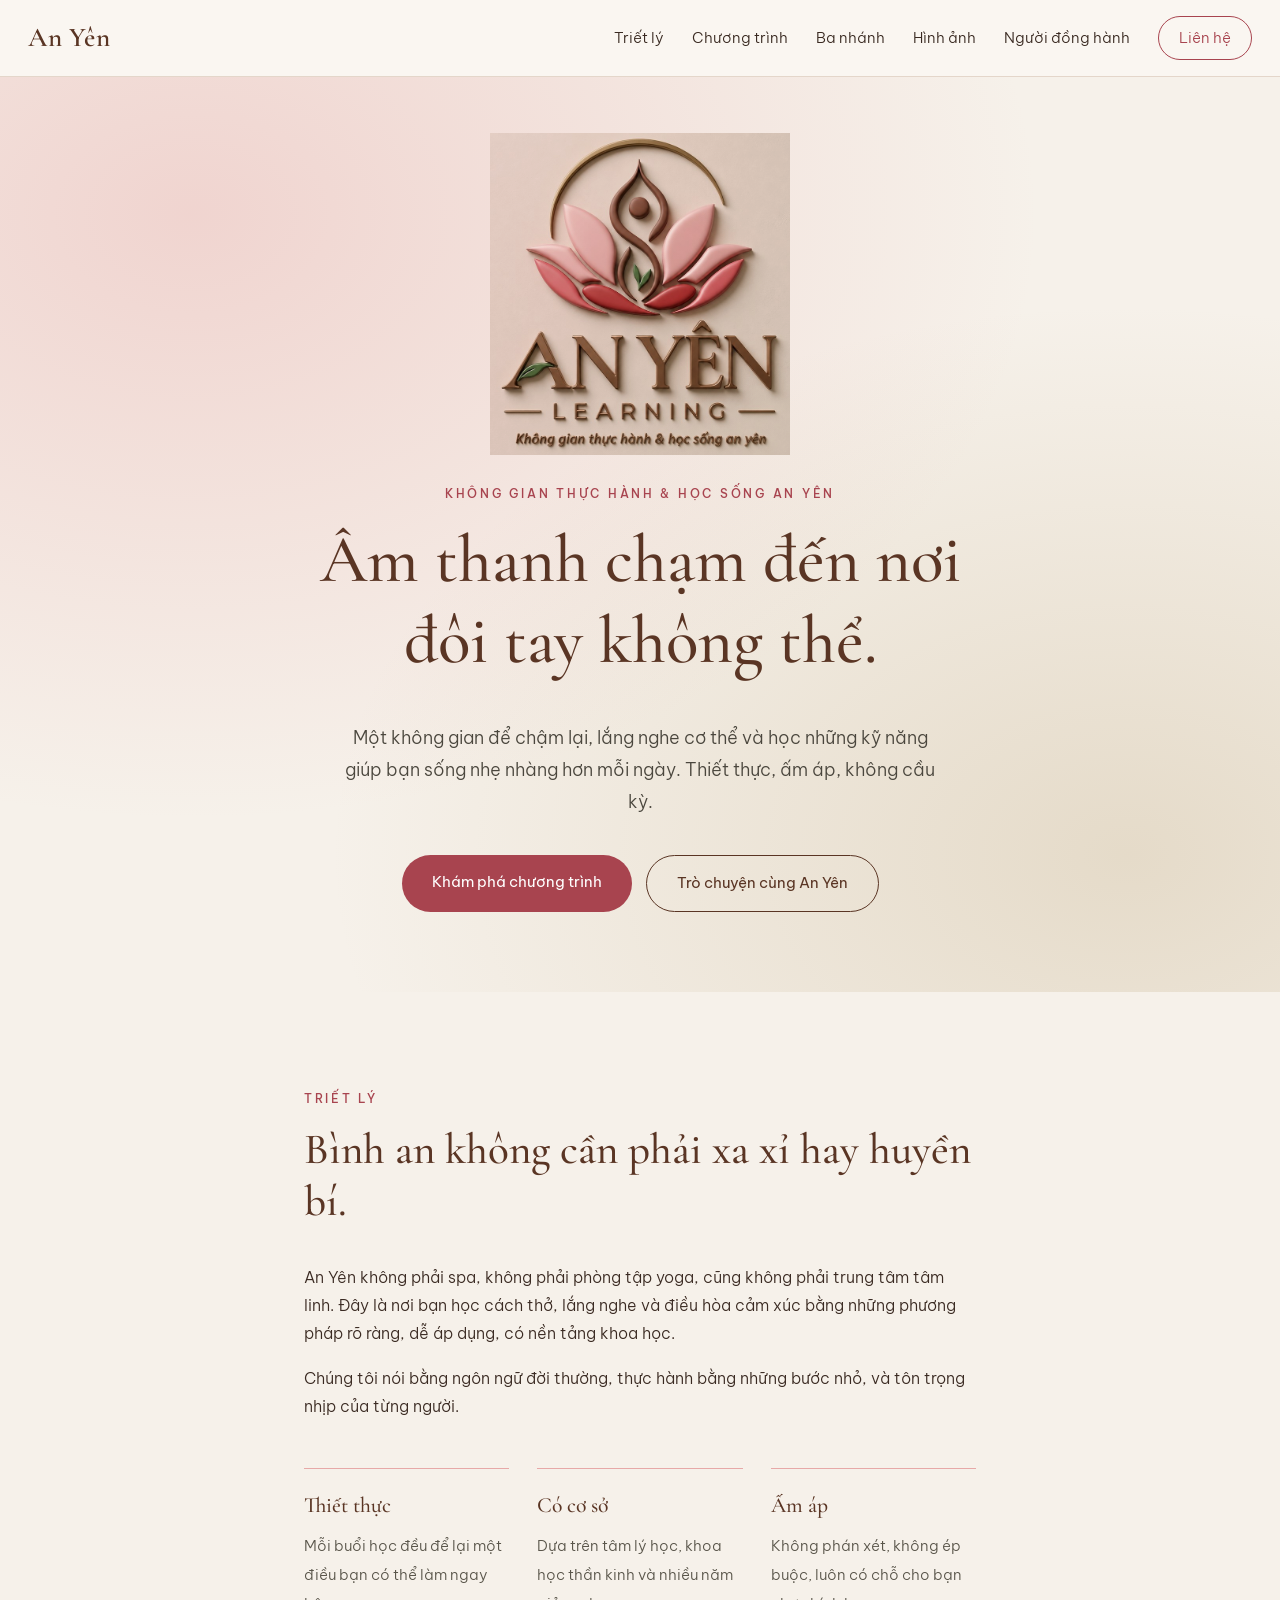
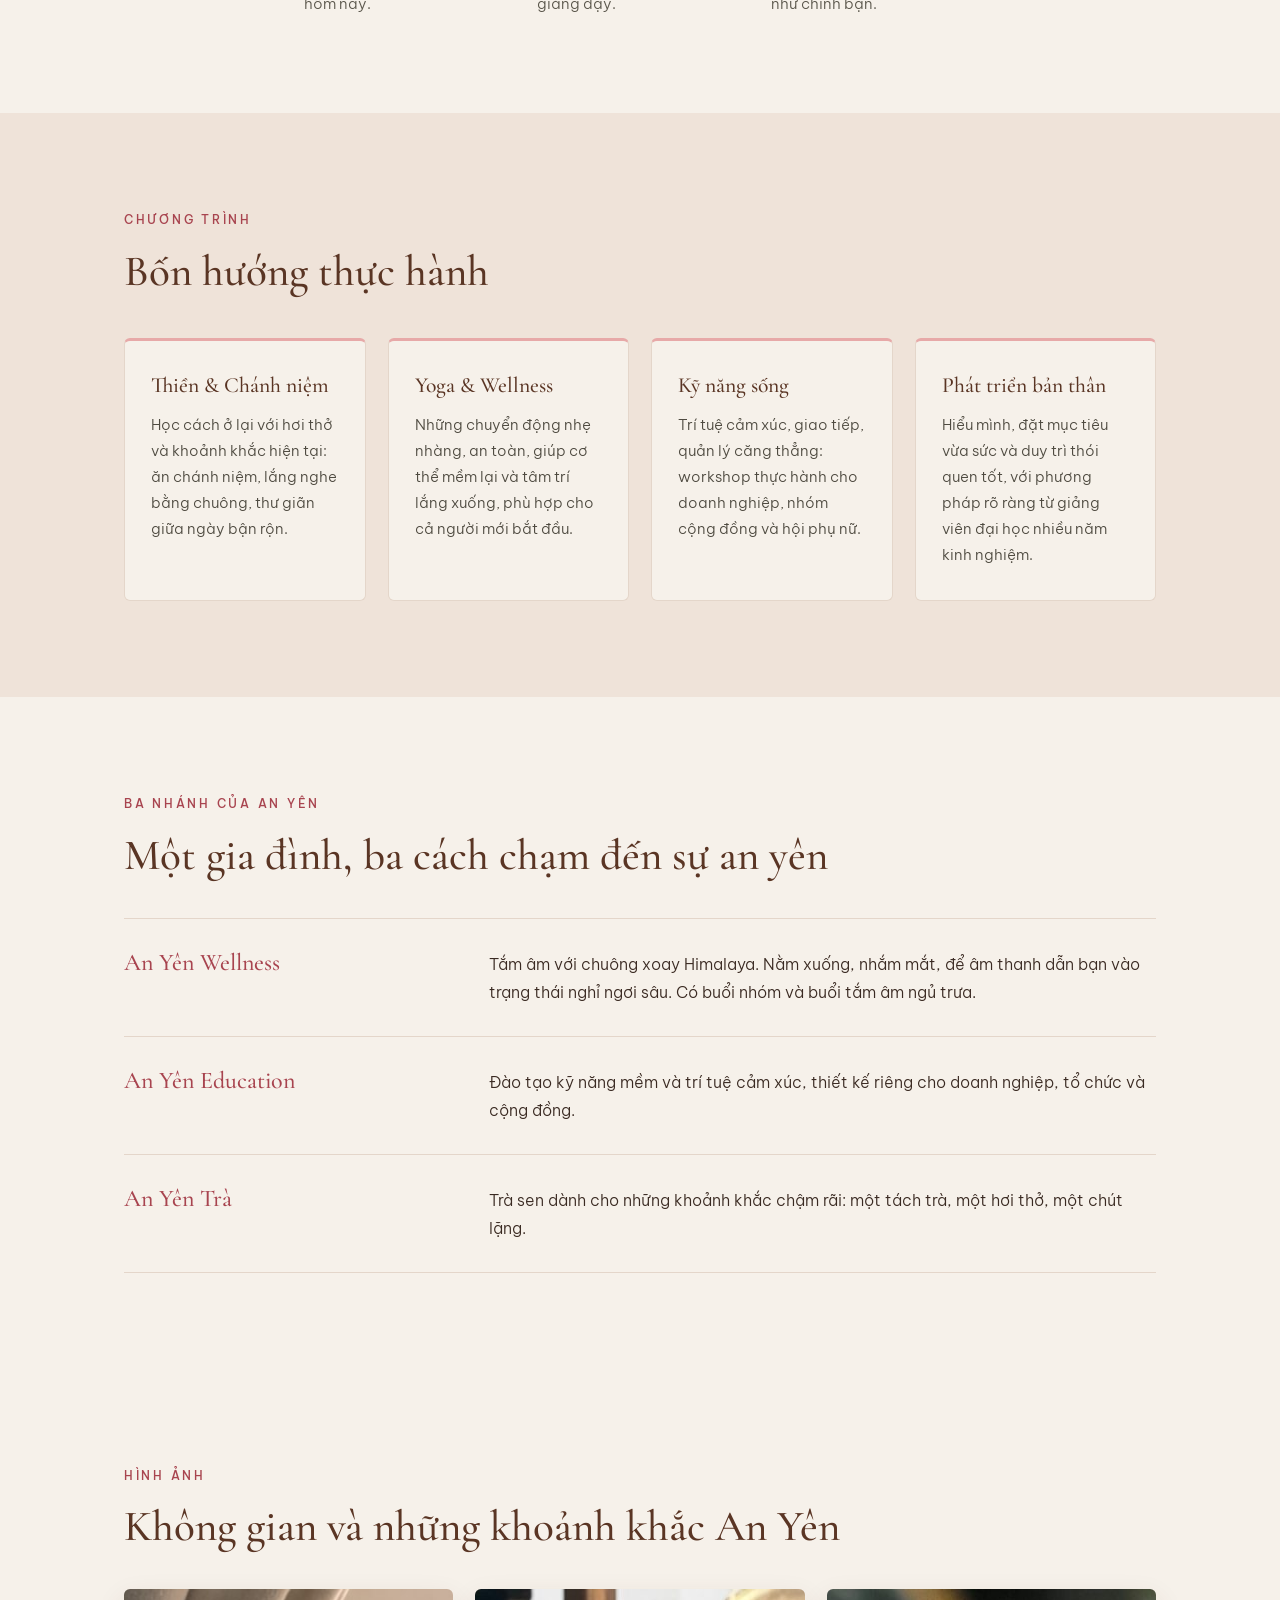
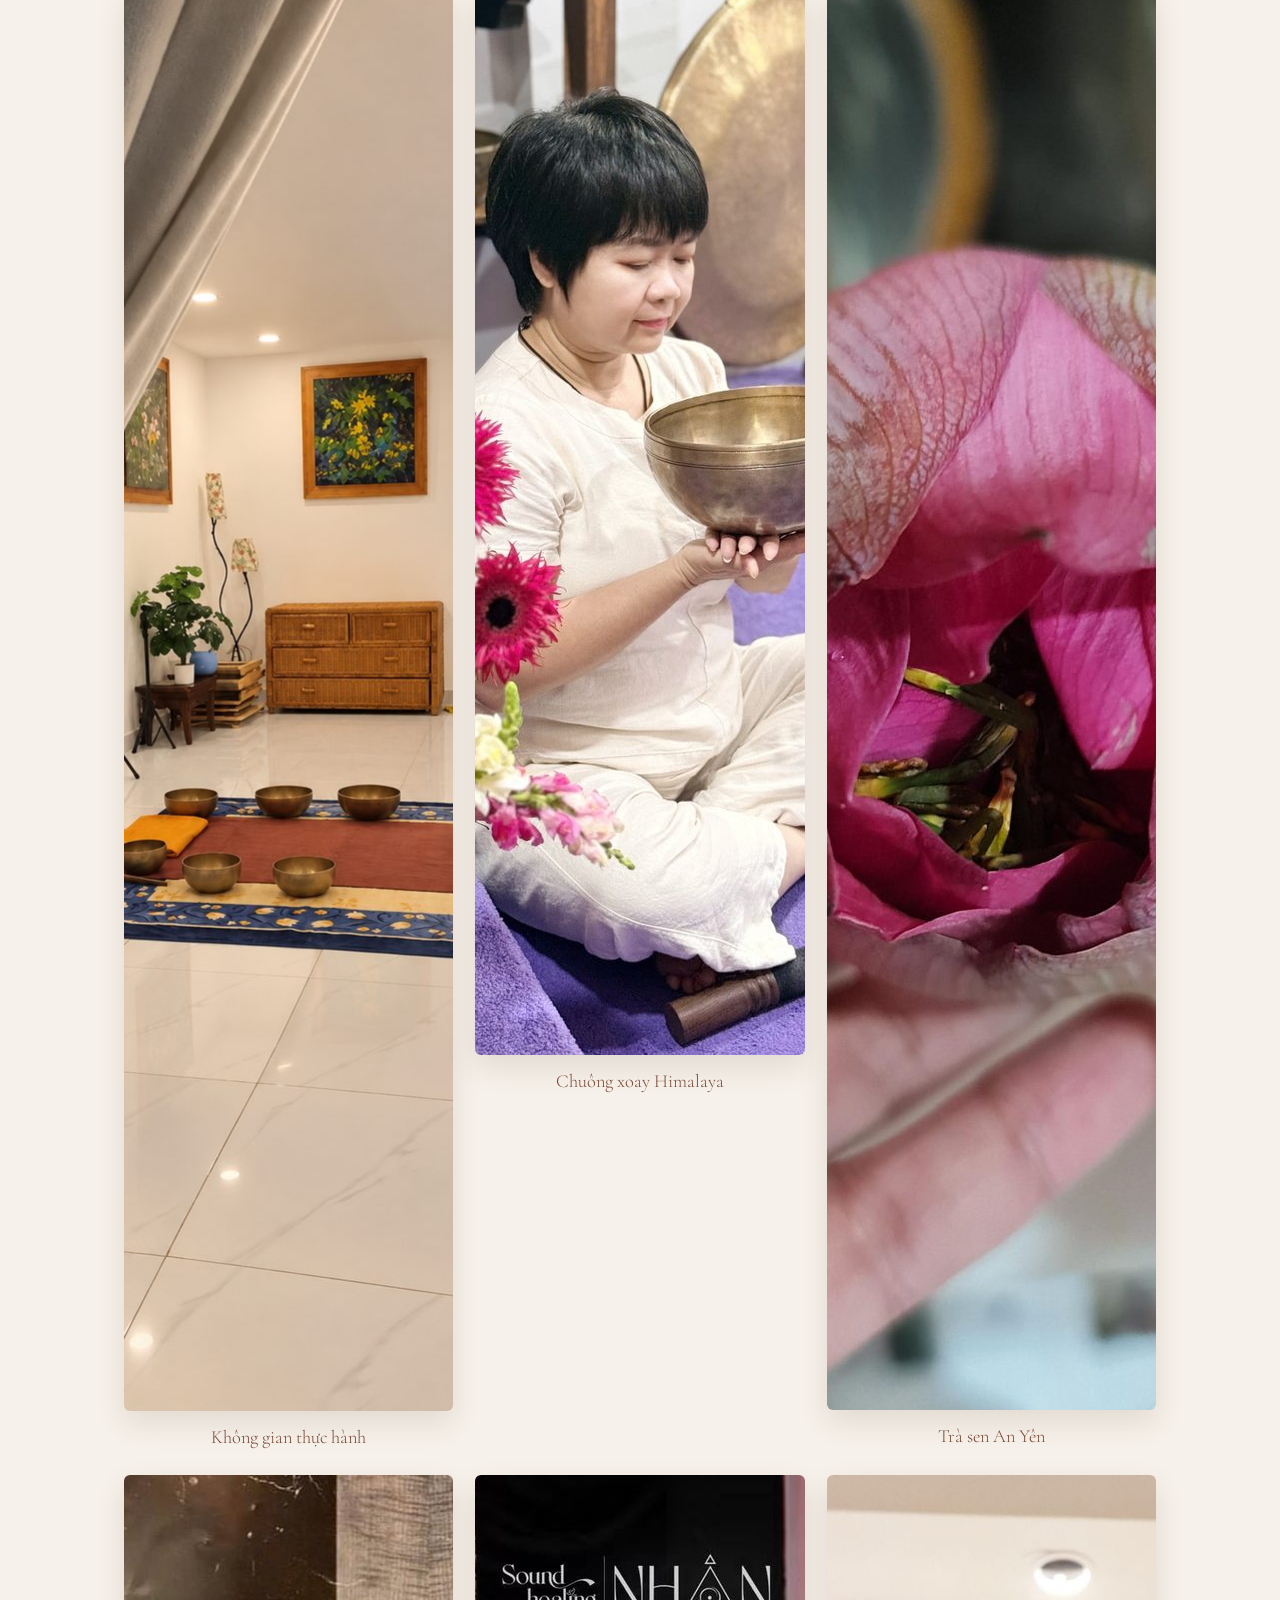
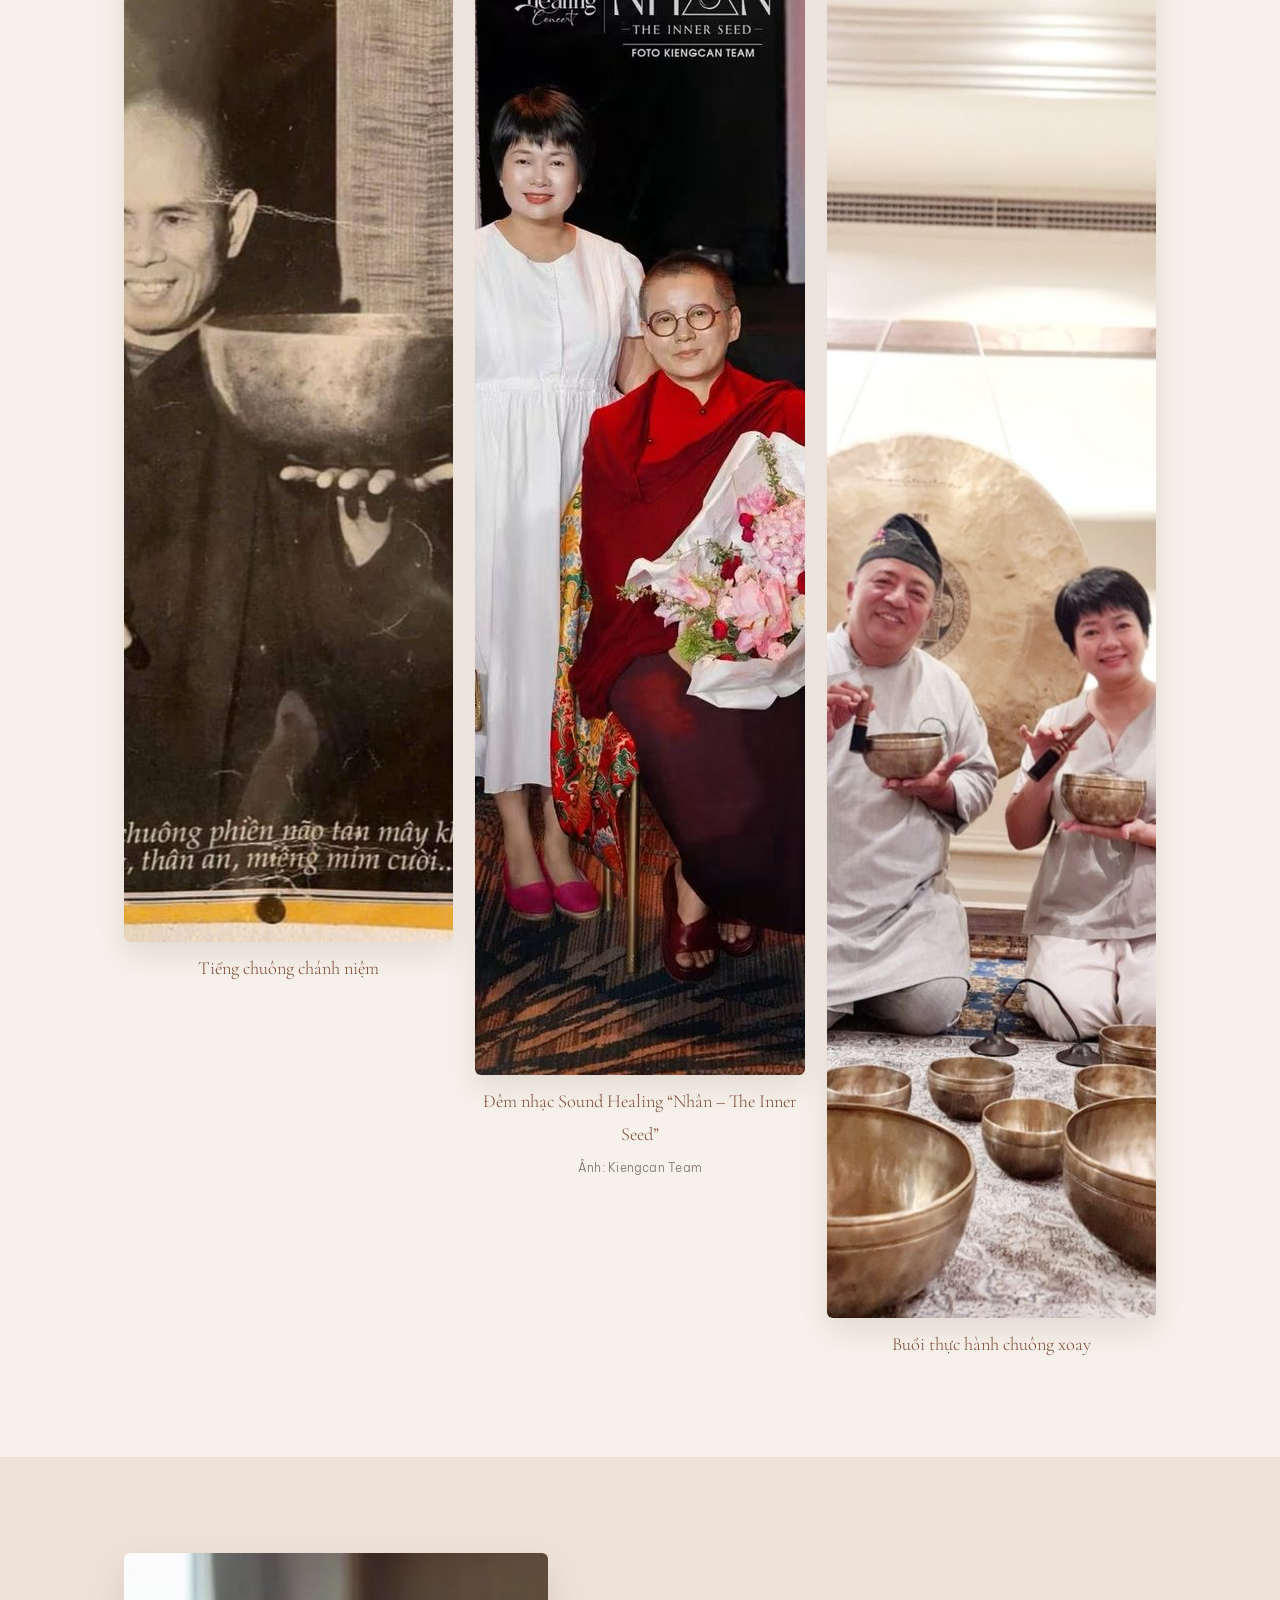
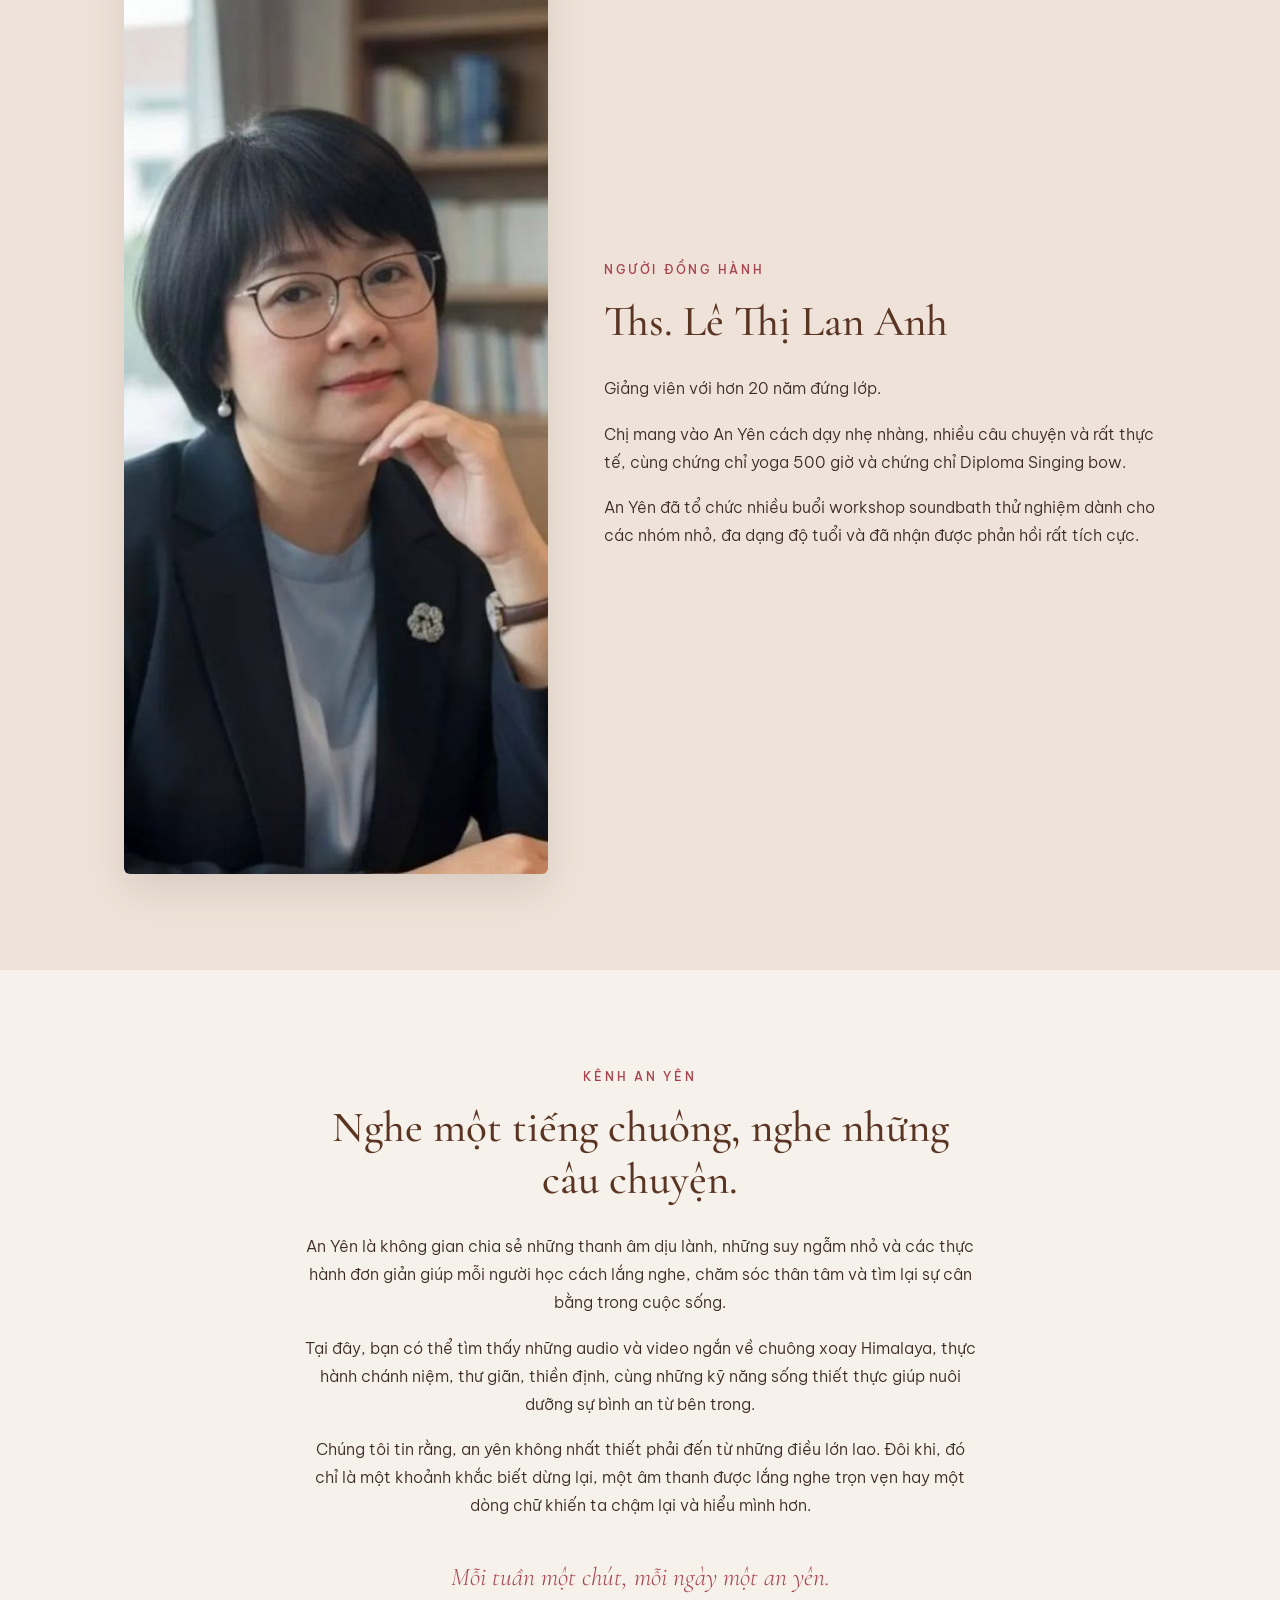
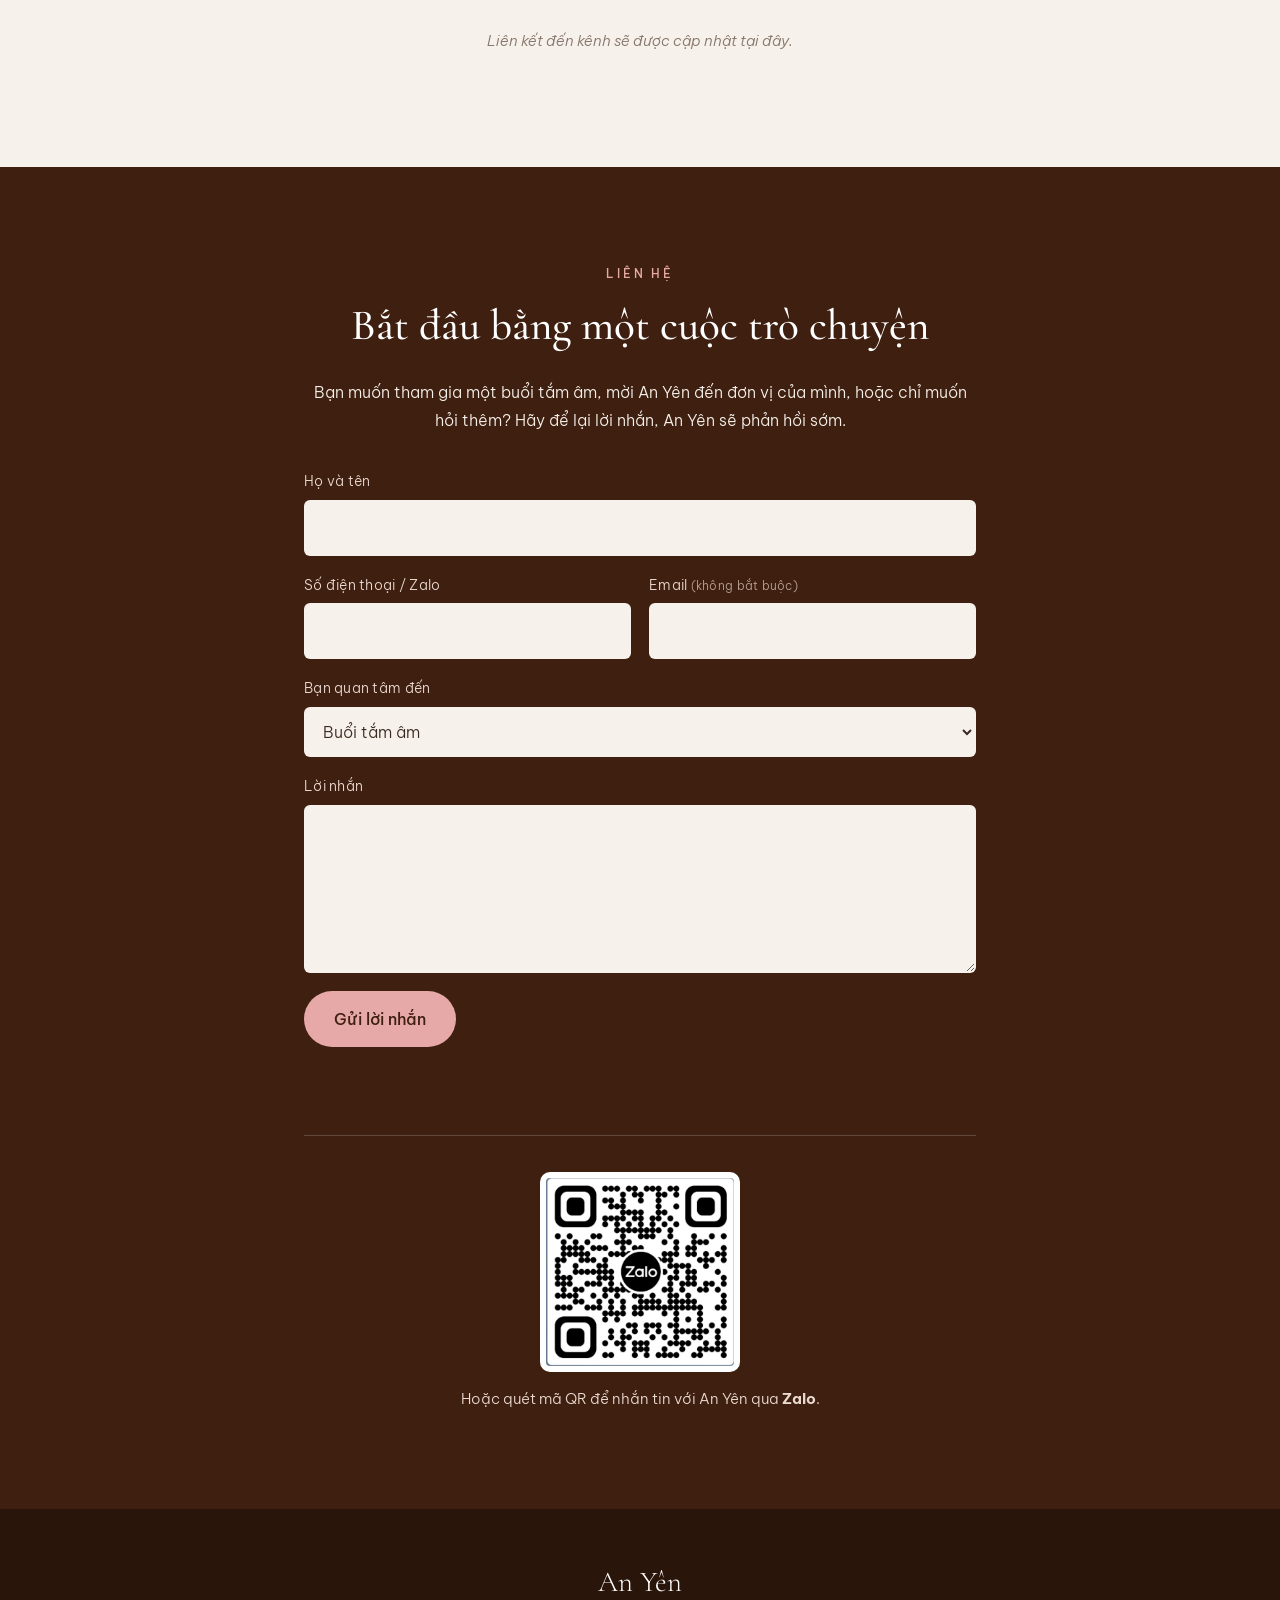
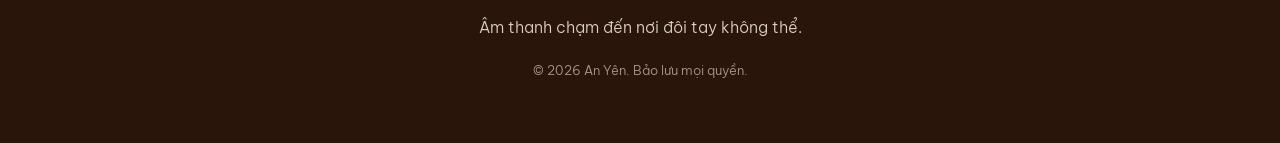
==== index.html @ fad79a66 "Update Kênh An Yên section copy Co-Authored-By: Claude Sonnet 5.5 <noreply@anthropic.com> Claude-Ses" ====
<!DOCTYPE html>
<html lang="vi">
<head>
  <meta charset="utf-8">
  <meta name="viewport" content="width=device-width, initial-scale=1">
  <title>An Yên – Thực hành chánh niệm, kỹ năng sống và phát triển bản thân</title>
  <meta name="description" content="An Yên: không gian thực hành chánh niệm, tắm âm, yoga và kỹ năng mềm. Thiết thực, ấm áp, dựa trên bằng chứng.">
  <meta property="og:title" content="An Yên">
  <meta property="og:description" content="Âm thanh chạm đến nơi đôi tay không thể.">
  <meta property="og:type" content="website">
  <link rel="preconnect" href="https://fonts.googleapis.com">
  <link rel="preconnect" href="https://fonts.gstatic.com" crossorigin>
  <link href="https://fonts.googleapis.com/css2?family=Be+Vietnam+Pro:wght@300;400;500&family=Cormorant+Garamond:ital,wght@0,400;0,500;0,600;1,400&display=swap" rel="stylesheet">
  <meta name="theme-color" content="#f6f1ea">
  <link rel="stylesheet" href="style.css">
</head>
<body>

<header class="site-header">
  <a class="brand" href="#top" aria-label="An Yên – về đầu trang">An Yên</a>
  <button class="nav-toggle" aria-label="Mở menu" aria-expanded="false" aria-controls="menu">
    <span></span><span></span>
  </button>
  <nav id="menu" class="nav">
    <a href="#triet-ly">Triết lý</a>
    <a href="#chuong-trinh">Chương trình</a>
    <a href="#nhanh">Ba nhánh</a>
    <a href="#hinh-anh">Hình ảnh</a>
    <a href="#nguoi-dong-hanh">Người đồng hành</a>
    <a class="nav-cta" href="#lien-he">Liên hệ</a>
  </nav>
</header>

<main id="top">

  <!-- 1. Hero -->
  <section class="hero">
    <div class="hero-inner">
      <img class="hero-logo" src="images/logo-an-yen.jpg" alt="Logo An Yên Learning – Không gian thực hành và học sống an yên" width="760" height="817">
      <p class="eyebrow">Không gian thực hành &amp; học sống an yên</p>
      <h1>Âm thanh chạm đến nơi<br>đôi tay không thể.</h1>
      <p class="lead">Một không gian để chậm lại, lắng nghe cơ thể và học những kỹ năng giúp bạn sống nhẹ nhàng hơn mỗi ngày. Thiết thực, ấm áp, không cầu kỳ.</p>
      <div class="actions">
        <a class="btn btn-primary" href="#chuong-trinh">Khám phá chương trình</a>
        <a class="btn btn-ghost" href="#lien-he">Trò chuyện cùng An Yên</a>
      </div>
    </div>
  </section>

  <!-- 2. Triết lý -->
  <section id="triet-ly" class="section philosophy">
    <div class="wrap narrow">
      <p class="eyebrow">Triết lý</p>
      <h2>Bình an không cần phải xa xỉ hay huyền bí.</h2>
      <p>An Yên không phải spa, không phải phòng tập yoga, cũng không phải trung tâm tâm linh. Đây là nơi bạn học cách thở, lắng nghe và điều hòa cảm xúc bằng những phương pháp rõ ràng, dễ áp dụng, có nền tảng khoa học.</p>
      <p>Chúng tôi nói bằng ngôn ngữ đời thường, thực hành bằng những bước nhỏ, và tôn trọng nhịp của từng người.</p>
      <ul class="pillars">
        <li><strong>Thiết thực</strong><span>Mỗi buổi học đều để lại một điều bạn có thể làm ngay hôm nay.</span></li>
        <li><strong>Có cơ sở</strong><span>Dựa trên tâm lý học, khoa học thần kinh và nhiều năm giảng dạy.</span></li>
        <li><strong>Ấm áp</strong><span>Không phán xét, không ép buộc, luôn có chỗ cho bạn như chính bạn.</span></li>
      </ul>
    </div>
  </section>

  <!-- 3. Chương trình -->
  <section id="chuong-trinh" class="section programs">
    <div class="wrap">
      <p class="eyebrow">Chương trình</p>
      <h2>Bốn hướng thực hành</h2>
      <div class="cards">
        <article class="card">
          <h3>Thiền &amp; Chánh niệm</h3>
          <p>Học cách ở lại với hơi thở và khoảnh khắc hiện tại: ăn chánh niệm, lắng nghe bằng chuông, thư giãn giữa ngày bận rộn.</p>
        </article>
        <article class="card">
          <h3>Yoga &amp; Wellness</h3>
          <p>Những chuyển động nhẹ nhàng, an toàn, giúp cơ thể mềm lại và tâm trí lắng xuống, phù hợp cho cả người mới bắt đầu.</p>
        </article>
        <article class="card">
          <h3>Kỹ năng sống</h3>
          <p>Trí tuệ cảm xúc, giao tiếp, quản lý căng thẳng: workshop thực hành cho doanh nghiệp, nhóm cộng đồng và hội phụ nữ.</p>
        </article>
        <article class="card">
          <h3>Phát triển bản thân</h3>
          <p>Hiểu mình, đặt mục tiêu vừa sức và duy trì thói quen tốt, với phương pháp rõ ràng từ giảng viên đại học nhiều năm kinh nghiệm.</p>
        </article>
      </div>
    </div>
  </section>

  <!-- 4. Ba nhánh -->
  <section id="nhanh" class="section branches">
    <div class="wrap">
      <p class="eyebrow">Ba nhánh của An Yên</p>
      <h2>Một gia đình, ba cách chạm đến sự an yên</h2>
      <div class="branch-list">
        <div class="branch">
          <h3>An Yên Wellness</h3>
          <p>Tắm âm với chuông xoay Himalaya. Nằm xuống, nhắm mắt, để âm thanh dẫn bạn vào trạng thái nghỉ ngơi sâu. Có buổi nhóm và buổi tắm âm ngủ trưa.</p>
        </div>
        <div class="branch">
          <h3>An Yên Education</h3>
          <p>Đào tạo kỹ năng mềm và trí tuệ cảm xúc, thiết kế riêng cho doanh nghiệp, tổ chức và cộng đồng.</p>
        </div>
        <div class="branch">
          <h3>An Yên Trà</h3>
          <p>Trà sen dành cho những khoảnh khắc chậm rãi: một tách trà, một hơi thở, một chút lặng.</p>
        </div>
      </div>
    </div>
  </section>

  <!-- Hình ảnh -->
  <section id="hinh-anh" class="section gallery">
    <div class="wrap">
      <p class="eyebrow">Hình ảnh</p>
      <h2>Không gian và những khoảnh khắc An Yên</h2>
      <div class="gallery-grid">
        <figure>
          <img src="images/khong-gian-an-yen.jpg" alt="Không gian thực hành An Yên với chuông xoay đặt trên thảm" width="800" height="1422" loading="lazy">
          <figcaption>Không gian thực hành</figcaption>
        </figure>
        <figure>
          <img src="images/chuong-xoay.jpg" alt="Cô Lan Anh cầm chuông xoay Himalaya bên bình hoa" width="800" height="1066" loading="lazy">
          <figcaption>Chuông xoay Himalaya</figcaption>
        </figure>
        <figure>
          <img src="images/tra-sen.jpg" alt="Nụ sen hồng dùng làm trà sen" width="800" height="1421" loading="lazy">
          <figcaption>Trà sen An Yên</figcaption>
        </figure>
        <figure>
          <img src="images/chuong-chanh-niem.jpg" alt="Ảnh cũ: vị thiền sư mỉm cười, cầm chuông và dùi chuông" width="800" height="1067" loading="lazy">
          <figcaption>Tiếng chuông chánh niệm</figcaption>
        </figure>
        <figure>
          <img class="pos-top" src="images/dem-nhac-nhan.jpg" alt="Cô Lan Anh chụp ảnh cùng một vị khách mời tại đêm nhạc Sound Healing Concert Nhân – The Inner Seed" width="800" height="1200" loading="lazy">
          <figcaption>Đêm nhạc Sound Healing “Nhân – The Inner Seed”<br><span class="credit">Ảnh: Kiengcan Team</span></figcaption>
        </figure>
        <figure>
          <img class="pos-low" src="images/thuc-hanh-chuong-xoay.jpg" alt="Cô Lan Anh và một người bạn cùng thực hành chuông xoay trước chiếc cồng lớn" width="800" height="1443" loading="lazy">
          <figcaption>Buổi thực hành chuông xoay</figcaption>
        </figure>
      </div>
    </div>
  </section>

  <!-- 5. Người đồng hành -->
  <section id="nguoi-dong-hanh" class="section about">
    <div class="wrap about-grid">
      <img class="about-photo" src="images/lan-anh.jpg" alt="Ths. Lê Thị Lan Anh, người sáng lập An Yên" width="900" height="921" loading="lazy">
      <div>
        <p class="eyebrow">Người đồng hành</p>
        <h2>Ths. Lê Thị Lan Anh</h2>
        <p>Giảng viên với hơn 20 năm đứng lớp.</p>
        <p>Chị mang vào An Yên cách dạy nhẹ nhàng, nhiều câu chuyện và rất thực tế, cùng chứng chỉ yoga 500 giờ và chứng chỉ Diploma Singing bow.</p>
        <p>An Yên đã tổ chức nhiều buổi workshop soundbath thử nghiệm dành cho các nhóm nhỏ, đa dạng độ tuổi và đã nhận được phản hồi rất tích cực.</p>
      </div>
    </div>
  </section>

  <!-- 6. Kênh An Yên -->
  <section class="section channel">
    <div class="wrap narrow">
      <p class="eyebrow">Kênh An Yên</p>
      <h2>Nghe một tiếng chuông, nghe những câu chuyện.</h2>
      <p>An Yên là không gian chia sẻ những thanh âm dịu lành, những suy ngẫm nhỏ và các thực hành đơn giản giúp mỗi người học cách lắng nghe, chăm sóc thân tâm và tìm lại sự cân bằng trong cuộc sống.</p>
      <p>Tại đây, bạn có thể tìm thấy những audio và video ngắn về chuông xoay Himalaya, thực hành chánh niệm, thư giãn, thiền định, cùng những kỹ năng sống thiết thực giúp nuôi dưỡng sự bình an từ bên trong.</p>
      <p>Chúng tôi tin rằng, an yên không nhất thiết phải đến từ những điều lớn lao. Đôi khi, đó chỉ là một khoảnh khắc biết dừng lại, một âm thanh được lắng nghe trọn vẹn hay một dòng chữ khiến ta chậm lại và hiểu mình hơn.</p>
      <p class="channel-motto">Mỗi tuần một chút, mỗi ngày một an yên.</p>
      <p class="muted">Liên kết đến kênh sẽ được cập nhật tại đây.</p>
    </div>
  </section>

  <!-- 7. Liên hệ -->
  <section id="lien-he" class="section contact">
    <div class="wrap narrow">
      <p class="eyebrow">Liên hệ</p>
      <h2>Bắt đầu bằng một cuộc trò chuyện</h2>
      <p>Bạn muốn tham gia một buổi tắm âm, mời An Yên đến đơn vị của mình, hoặc chỉ muốn hỏi thêm? Hãy để lại lời nhắn, An Yên sẽ phản hồi sớm.</p>

      <!-- Điền địa chỉ nhận biểu mẫu vào data-endpoint (ví dụ https://formspree.io/f/xxxxxxx) -->
      <form id="contact-form" class="contact-form" data-endpoint="" novalidate>
        <div class="field">
          <label for="cf-name">Họ và tên</label>
          <input id="cf-name" name="name" type="text" autocomplete="name" required>
        </div>
        <div class="field-row">
          <div class="field">
            <label for="cf-phone">Số điện thoại / Zalo</label>
            <input id="cf-phone" name="phone" type="tel" autocomplete="tel" required>
          </div>
          <div class="field">
            <label for="cf-email">Email <span class="opt">(không bắt buộc)</span></label>
            <input id="cf-email" name="email" type="email" autocomplete="email">
          </div>
        </div>
        <div class="field">
          <label for="cf-topic">Bạn quan tâm đến</label>
          <select id="cf-topic" name="topic">
            <option>Buổi tắm âm</option>
            <option>Khóa học / workshop kỹ năng mềm</option>
            <option>Thiền, chánh niệm và yoga</option>
            <option>Trà sen An Yên</option>
            <option>Mời An Yên đến đơn vị của tôi</option>
            <option>Nội dung khác</option>
          </select>
        </div>
        <div class="field">
          <label for="cf-message">Lời nhắn</label>
          <textarea id="cf-message" name="message" rows="5"></textarea>
        </div>
        <input class="hp" type="text" name="_gotcha" tabindex="-1" autocomplete="off" aria-hidden="true">
        <button class="btn btn-rose" type="submit">Gửi lời nhắn</button>
        <p class="form-status" id="form-status" role="status" aria-live="polite"></p>
      </form>

      <div class="qr-block">
        <img src="images/qr-zalo.png" alt="Mã QR Zalo để nhắn tin trực tiếp với An Yên" width="520" height="520" loading="lazy">
        <p>Hoặc quét mã QR để nhắn tin với An Yên qua <strong>Zalo</strong>.</p>
      </div>
    </div>
  </section>

</main>

<footer class="site-footer">
  <p class="footer-brand">An Yên</p>
  <p>Âm thanh chạm đến nơi đôi tay không thể.</p>
  <p class="small">© <span id="year">2026</span> An Yên. Bảo lưu mọi quyền.</p>
</footer>

<script>
  (function () {
    var btn = document.querySelector('.nav-toggle');
    var nav = document.getElementById('menu');
    btn.addEventListener('click', function () {
      var open = nav.classList.toggle('open');
      btn.setAttribute('aria-expanded', open ? 'true' : 'false');
    });
    nav.addEventListener('click', function (e) {
      if (e.target.tagName === 'A') {
        nav.classList.remove('open');
        btn.setAttribute('aria-expanded', 'false');
      }
    });
    document.getElementById('year').textContent = new Date().getFullYear();
    var form = document.getElementById('contact-form');
    var statusEl = document.getElementById('form-status');
    form.addEventListener('submit', function (e) {
      e.preventDefault();
      statusEl.className = 'form-status';
      var endpoint = form.getAttribute('data-endpoint');
      if (!form.name.value.trim() || !form.phone.value.trim()) {
        statusEl.textContent = 'Vui lòng nhập họ tên và số điện thoại/Zalo.';
        statusEl.className = 'form-status err';
        return;
      }
      if (form._gotcha.value) { return; }
      if (!endpoint) {
        statusEl.textContent = 'Biểu mẫu đang được kích hoạt. Vui lòng quay lại sau ít phút.';
        statusEl.className = 'form-status err';
        return;
      }
      var btn = form.querySelector('button[type=submit]');
      btn.disabled = true;
      statusEl.textContent = 'Đang gửi…';
      fetch(endpoint, { method: 'POST', body: new FormData(form), headers: { 'Accept': 'application/json' } })
        .then(function (r) {
          if (!r.ok) { throw new Error('bad'); }
          form.reset();
          statusEl.textContent = 'Cảm ơn bạn. An Yên đã nhận được lời nhắn và sẽ phản hồi sớm.';
          statusEl.className = 'form-status ok';
        })
        .catch(function () {
          statusEl.textContent = 'Chưa gửi được. Bạn vui lòng thử lại sau.';
          statusEl.className = 'form-status err';
        })
        .finally(function () { btn.disabled = false; });
    });

  })();
</script>
</body>
</html>
---- style.css ----
:root {
  --rose: #e7a9a8;
  --rose-deep: #a8444f;
  --coral: #c9585b;
  --brown: #7a4a35;
  --earth: #5a3524;
  --cocoa: #3e1f10;
  --gold: #b9a173;
  --leaf: #4f7a3a;
  --warm-white: #f6f1ea;
  --cream: #efe3d9;
  --blush: #f3d9d6;
  --ink: #3a2a22;
  --muted: #86766b;
  --line: #e4d6ca;
  --serif: "Cormorant Garamond", Georgia, serif;
  --sans: "Be Vietnam Pro", system-ui, -apple-system, "Segoe UI", sans-serif;
}

* { box-sizing: border-box; }
html { scroll-behavior: smooth; scroll-padding-top: 72px; }
body {
  margin: 0;
  font-family: var(--sans);
  font-weight: 300;
  line-height: 1.75;
  color: var(--ink);
  background: var(--warm-white);
  -webkit-font-smoothing: antialiased;
}
h1, h2, h3 { font-family: var(--serif); font-weight: 500; line-height: 1.2; color: var(--earth); margin: 0 0 .6em; }
h1 { font-size: clamp(2.4rem, 6vw, 4.2rem); }
h2 { font-size: clamp(1.8rem, 4vw, 2.7rem); }
h3 { font-size: 1.5rem; }
p { margin: 0 0 1.1em; }
a { color: inherit; }

.wrap { max-width: 1080px; margin: 0 auto; padding: 0 24px; }
.narrow { max-width: 720px; }
.section { padding: 96px 0; }
.eyebrow { font-size: .78rem; letter-spacing: .22em; text-transform: uppercase; color: var(--rose-deep); font-weight: 500; margin-bottom: 1.2em; }
.muted { color: var(--muted); font-size: .95rem; font-style: italic; }

/* Header */
.site-header {
  position: sticky; top: 0; z-index: 10;
  display: flex; align-items: center; justify-content: space-between;
  padding: 14px 28px;
  background: rgba(250, 247, 241, .92);
  backdrop-filter: blur(8px);
  border-bottom: 1px solid var(--line);
}
.brand { font-family: var(--serif); font-size: 1.7rem; font-weight: 600; color: var(--earth); text-decoration: none; letter-spacing: .02em; }
.nav { display: flex; gap: 28px; align-items: center; font-size: .92rem; }
.nav a { text-decoration: none; color: var(--ink); }
.nav a:hover { color: var(--rose-deep); }
.nav-cta { padding: 8px 20px; border: 1px solid var(--rose-deep); border-radius: 999px; color: var(--rose-deep) !important; }
.nav-cta:hover { background: var(--rose-deep); color: #fff !important; }
.nav-toggle { display: none; background: none; border: 0; padding: 8px; cursor: pointer; }
.nav-toggle span { display: block; width: 24px; height: 2px; background: var(--earth); margin: 6px 0; }

/* Hero */
.hero {
  min-height: 92vh; display: flex; align-items: center;
  padding: 56px 24px 80px;
  background:
    radial-gradient(ellipse at 15% 15%, rgba(231,169,168,.40), transparent 55%),
    radial-gradient(ellipse at 88% 85%, rgba(185,161,115,.28), transparent 50%),
    var(--warm-white);
}
.hero-logo { display: block; width: min(300px, 62vw); height: auto; margin: 0 auto 28px; mix-blend-mode: multiply; }
.hero-inner { max-width: 820px; margin: 0 auto; text-align: center; }
.lead { font-size: 1.15rem; max-width: 600px; margin: 0 auto 2em; color: #4a463d; }
.actions { display: flex; gap: 14px; justify-content: center; flex-wrap: wrap; }
.btn { display: inline-block; padding: 14px 30px; border-radius: 999px; text-decoration: none; font-size: .95rem; font-weight: 400; transition: all .2s; }
.btn-primary { background: var(--rose-deep); color: #fff; }
.btn-primary:hover { background: var(--brown); }
.btn-ghost { border: 1px solid var(--earth); color: var(--earth); }
.btn-ghost:hover { background: var(--earth); color: #fff; }

/* Philosophy */
.philosophy h2 { margin-bottom: .8em; }
.programs .card { border-top: 3px solid var(--rose); }
.pillars { list-style: none; padding: 0; margin: 48px 0 0; display: grid; gap: 28px; grid-template-columns: repeat(3, 1fr); }
.pillars li { padding-top: 18px; border-top: 1px solid var(--rose); }
.pillars strong { display: block; font-family: var(--serif); font-size: 1.35rem; font-weight: 500; color: var(--earth); margin-bottom: .3em; }
.pillars span { font-size: .95rem; color: #5a564b; }

/* Programs */
.programs { background: var(--cream); }
.cards { display: grid; gap: 22px; grid-template-columns: repeat(4, 1fr); margin-top: 40px; }
.card { background: var(--warm-white); border: 1px solid var(--line); border-radius: 6px; padding: 32px 26px; transition: transform .2s, box-shadow .2s; }
.card:hover { transform: translateY(-4px); box-shadow: 0 12px 28px rgba(90,70,54,.08); }
.card h3 { font-size: 1.35rem; }
.card p { font-size: .93rem; margin: 0; color: #4f4b41; }

/* Branches */
.branch-list { display: grid; gap: 0; margin-top: 36px; }
.branch { padding: 30px 0; border-top: 1px solid var(--line); display: grid; grid-template-columns: 1fr 2fr; gap: 32px; align-items: baseline; }
.branch:last-child { border-bottom: 1px solid var(--line); }
.branch h3 { margin: 0; color: var(--rose-deep); }
.branch p { margin: 0; }

/* About */
.about { background: var(--cream); }
.about-grid { display: grid; grid-template-columns: 1fr 1.3fr; gap: 56px; align-items: center; }
.about-photo { display: block; width: 100%; aspect-ratio: 4 / 5; object-fit: cover; object-position: 50% 30%; border-radius: 6px; box-shadow: 0 16px 40px rgba(90,70,54,.15); }

/* Channel & Contact */
.channel { text-align: center; }
.contact { background: var(--cocoa); color: var(--warm-white); text-align: center; }
.contact h2 { color: #fff; }
.contact .eyebrow { color: var(--rose); }
.contact .muted { color: #d9d2c2; }

/* Footer */
.site-footer { text-align: center; padding: 48px 24px; background: #2a150b; color: #dccfc4; }
.footer-brand { font-family: var(--serif); font-size: 1.8rem; color: #fff; margin-bottom: .2em; }
.small { font-size: .8rem; opacity: .7; margin-top: 1.4em; }

/* Responsive */
@media (max-width: 960px) {
  .cards { grid-template-columns: repeat(2, 1fr); }
  .about-grid { grid-template-columns: 1fr; }
  .about-photo { max-width: 320px; }
}
@media (max-width: 720px) {
  .section { padding: 64px 0; }
  .nav-toggle { display: block; }
  .nav {
    position: absolute; top: 100%; left: 0; right: 0;
    flex-direction: column; gap: 0; align-items: stretch;
    background: var(--warm-white); border-bottom: 1px solid var(--line);
    max-height: 0; overflow: hidden; transition: max-height .3s;
  }
  .nav.open { max-height: 400px; }
  .nav a { padding: 14px 28px; }
  .nav-cta { margin: 8px 28px 16px; text-align: center; }
  .pillars { grid-template-columns: 1fr; }
  .cards { grid-template-columns: 1fr; }
  .branch { grid-template-columns: 1fr; gap: 8px; }
}
@media (prefers-reduced-motion: reduce) {
  html { scroll-behavior: auto; }
  * { transition: none !important; }
}

/* Gallery */
.gallery-grid { display: grid; grid-template-columns: repeat(3, 1fr); gap: 22px; margin-top: 36px; }
.gallery-grid figure { margin: 0; }
.gallery-grid img { display: block; width: 100%; aspect-ratio: 3 / 4; object-fit: cover; border-radius: 6px; box-shadow: 0 12px 30px rgba(90,53,36,.12); }
.gallery-grid figcaption { margin-top: 10px; font-family: var(--serif); font-size: 1.15rem; color: var(--brown); text-align: center; }
@media (max-width: 720px) { .gallery-grid { grid-template-columns: 1fr; } }
.gallery-grid img.pos-top { object-position: 50% 0%; }
.gallery-grid img.pos-low { object-position: 50% 62%; }
.credit { font-family: var(--sans); font-size: .75rem; color: var(--muted); letter-spacing: .02em; }

/* Contact form */
.contact-form { text-align: left; margin-top: 36px; display: grid; gap: 18px; }
.field { display: grid; gap: 6px; }
.field-row { display: grid; grid-template-columns: 1fr 1fr; gap: 18px; }
.contact-form label { font-size: .85rem; color: #ead9cf; letter-spacing: .02em; }
.contact-form .opt { opacity: .7; font-size: .78rem; }
.contact-form input, .contact-form select, .contact-form textarea {
  width: 100%; padding: 13px 14px; font: inherit; font-weight: 300; color: var(--ink);
  background: var(--warm-white); border: 1px solid transparent; border-radius: 6px;
}
.contact-form input:focus, .contact-form select:focus, .contact-form textarea:focus { outline: 2px solid var(--rose); outline-offset: 1px; }
.contact-form textarea { resize: vertical; }
.contact-form .hp { position: absolute; left: -9999px; width: 1px; height: 1px; opacity: 0; }
.btn-rose { background: var(--rose); color: var(--cocoa); border: 0; cursor: pointer; font: inherit; font-weight: 500; justify-self: start; }
.btn-rose:hover { background: #f0bcbb; }
.btn-rose:disabled { opacity: .6; cursor: wait; }
.form-status { margin: 0; min-height: 1.5em; font-size: .92rem; }
.form-status.ok { color: #cfe6c0; }
.form-status.err { color: #ffd1c9; }
@media (max-width: 720px) { .field-row { grid-template-columns: 1fr; } }

/* Zalo QR */
.qr-block { margin-top: 48px; padding-top: 36px; border-top: 1px solid rgba(255,255,255,.18); display: flex; flex-direction: column; align-items: center; gap: 14px; }
.qr-block img { width: 200px; height: 200px; border-radius: 10px; background: #fff; padding: 6px; }
.qr-block p { margin: 0; font-size: .95rem; color: #ead9cf; }
.channel-motto { font-family: var(--serif); font-size: 1.6rem; font-style: italic; color: var(--rose-deep); margin-top: 1.4em; }
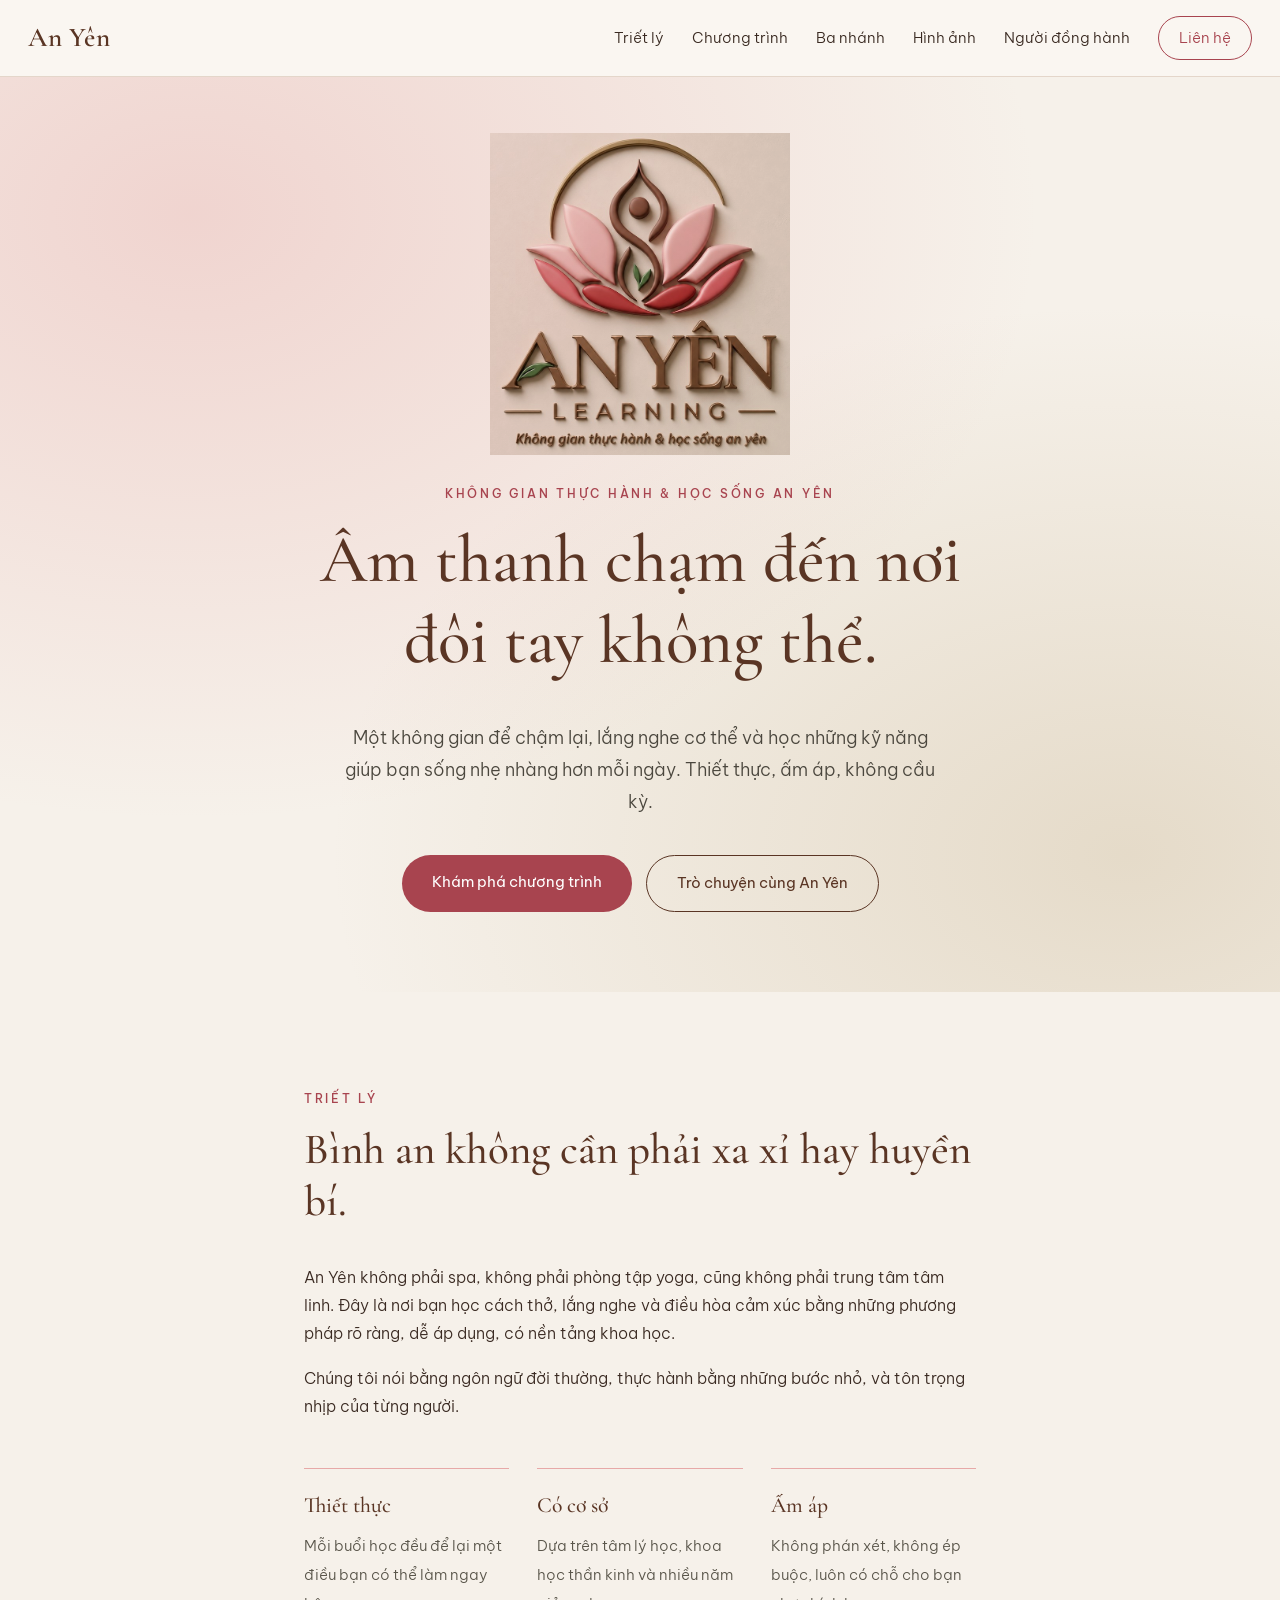
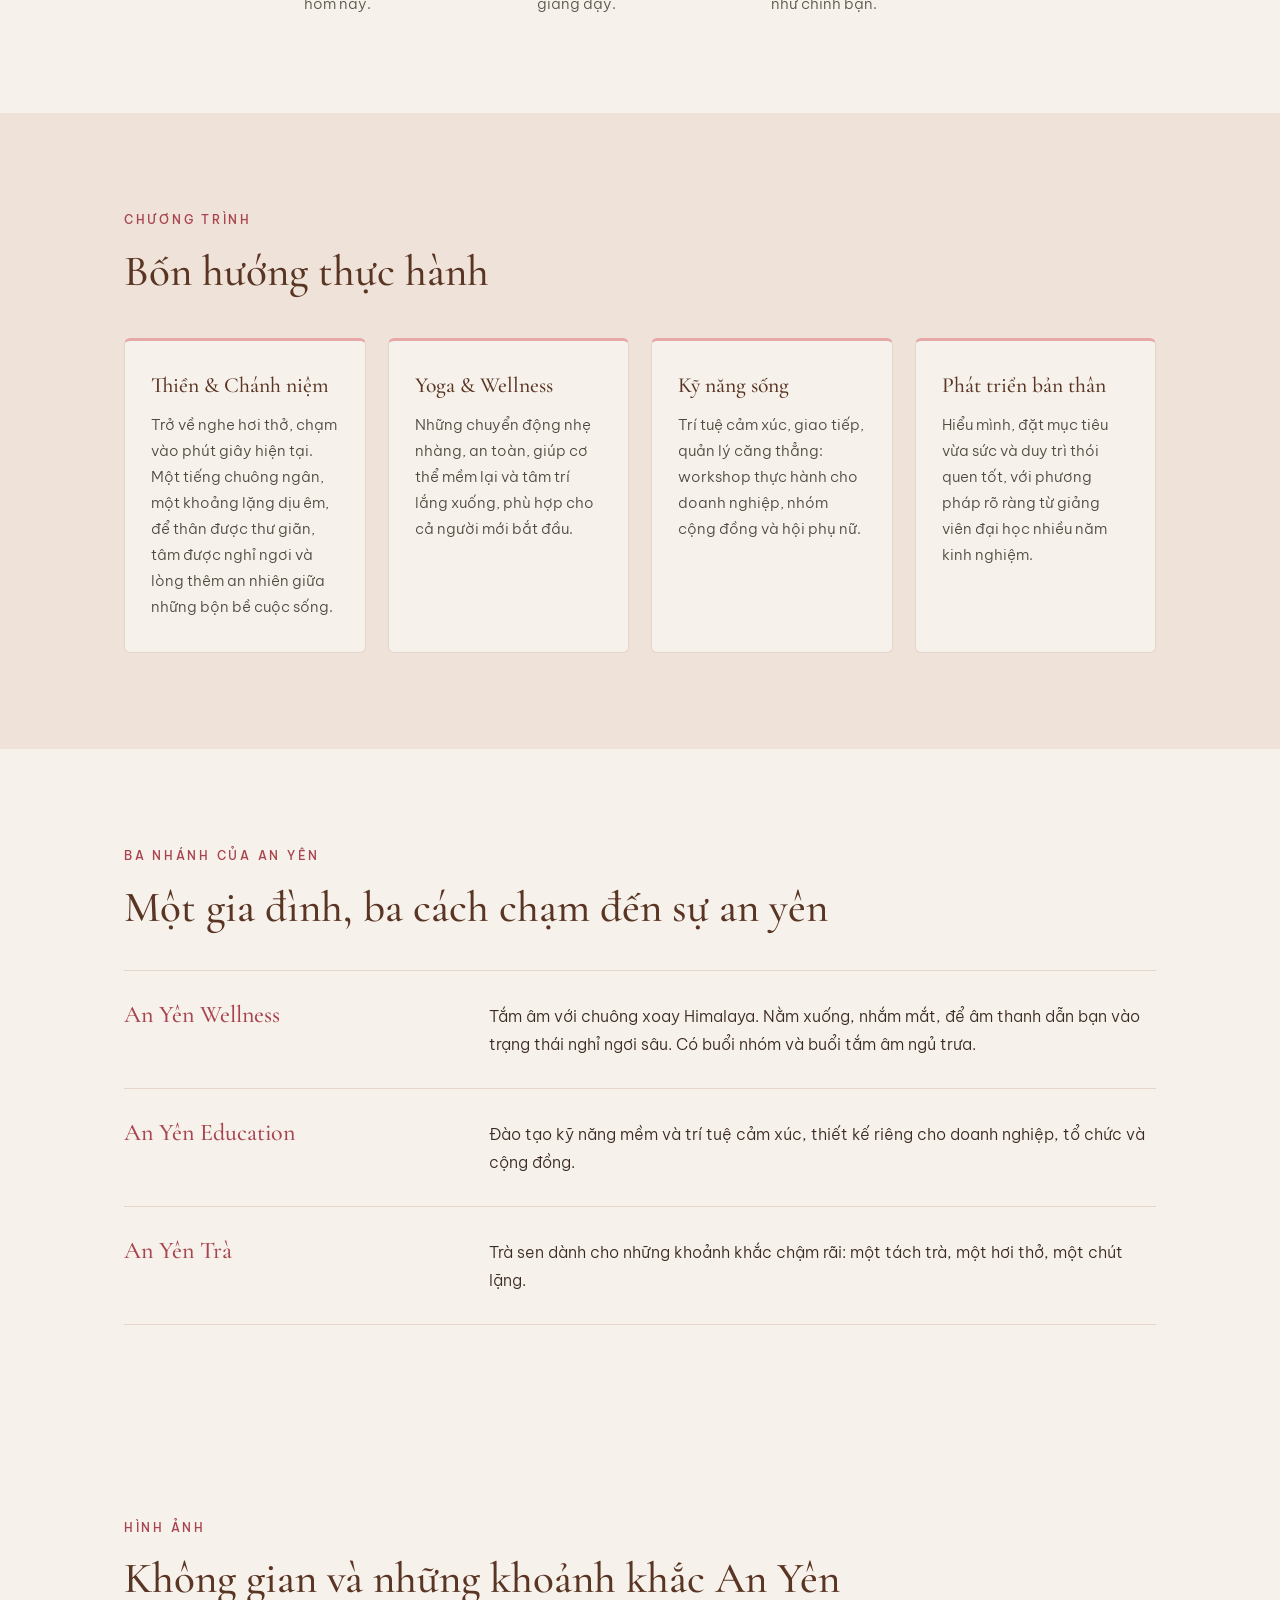
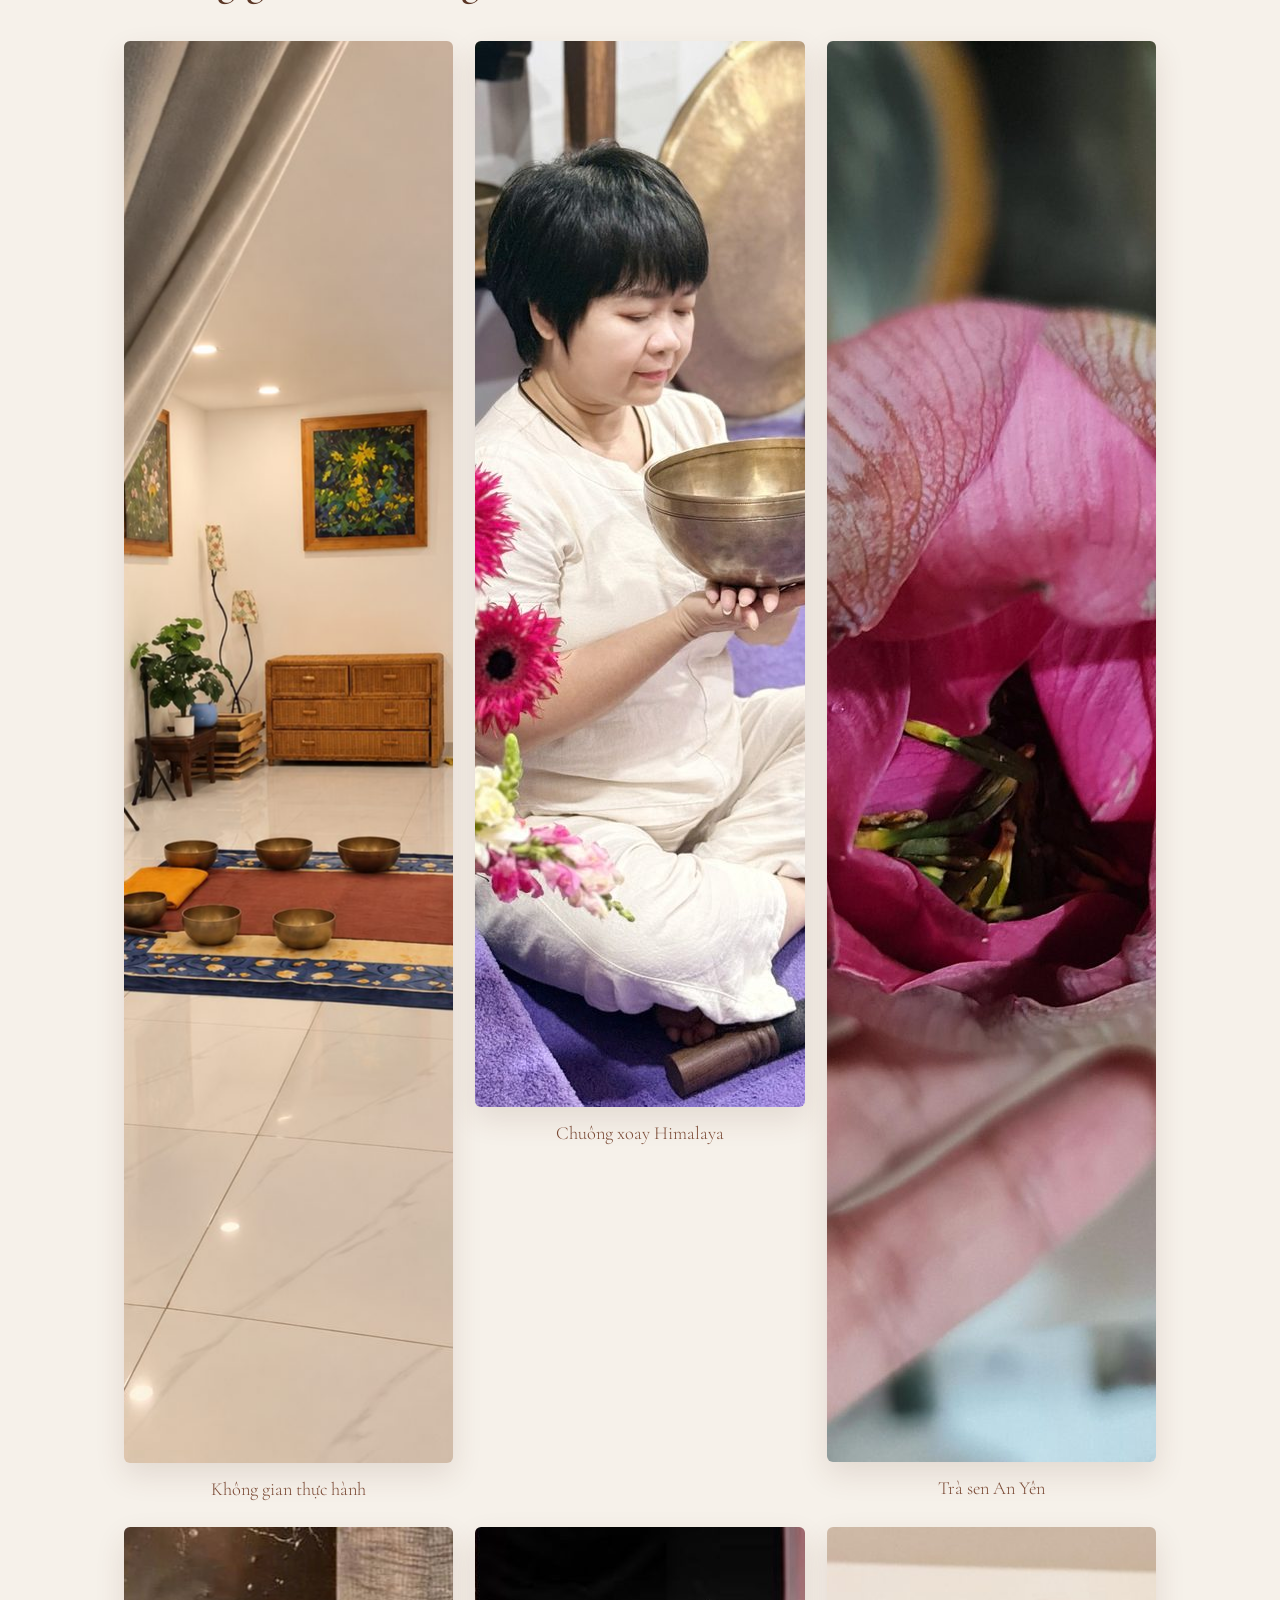
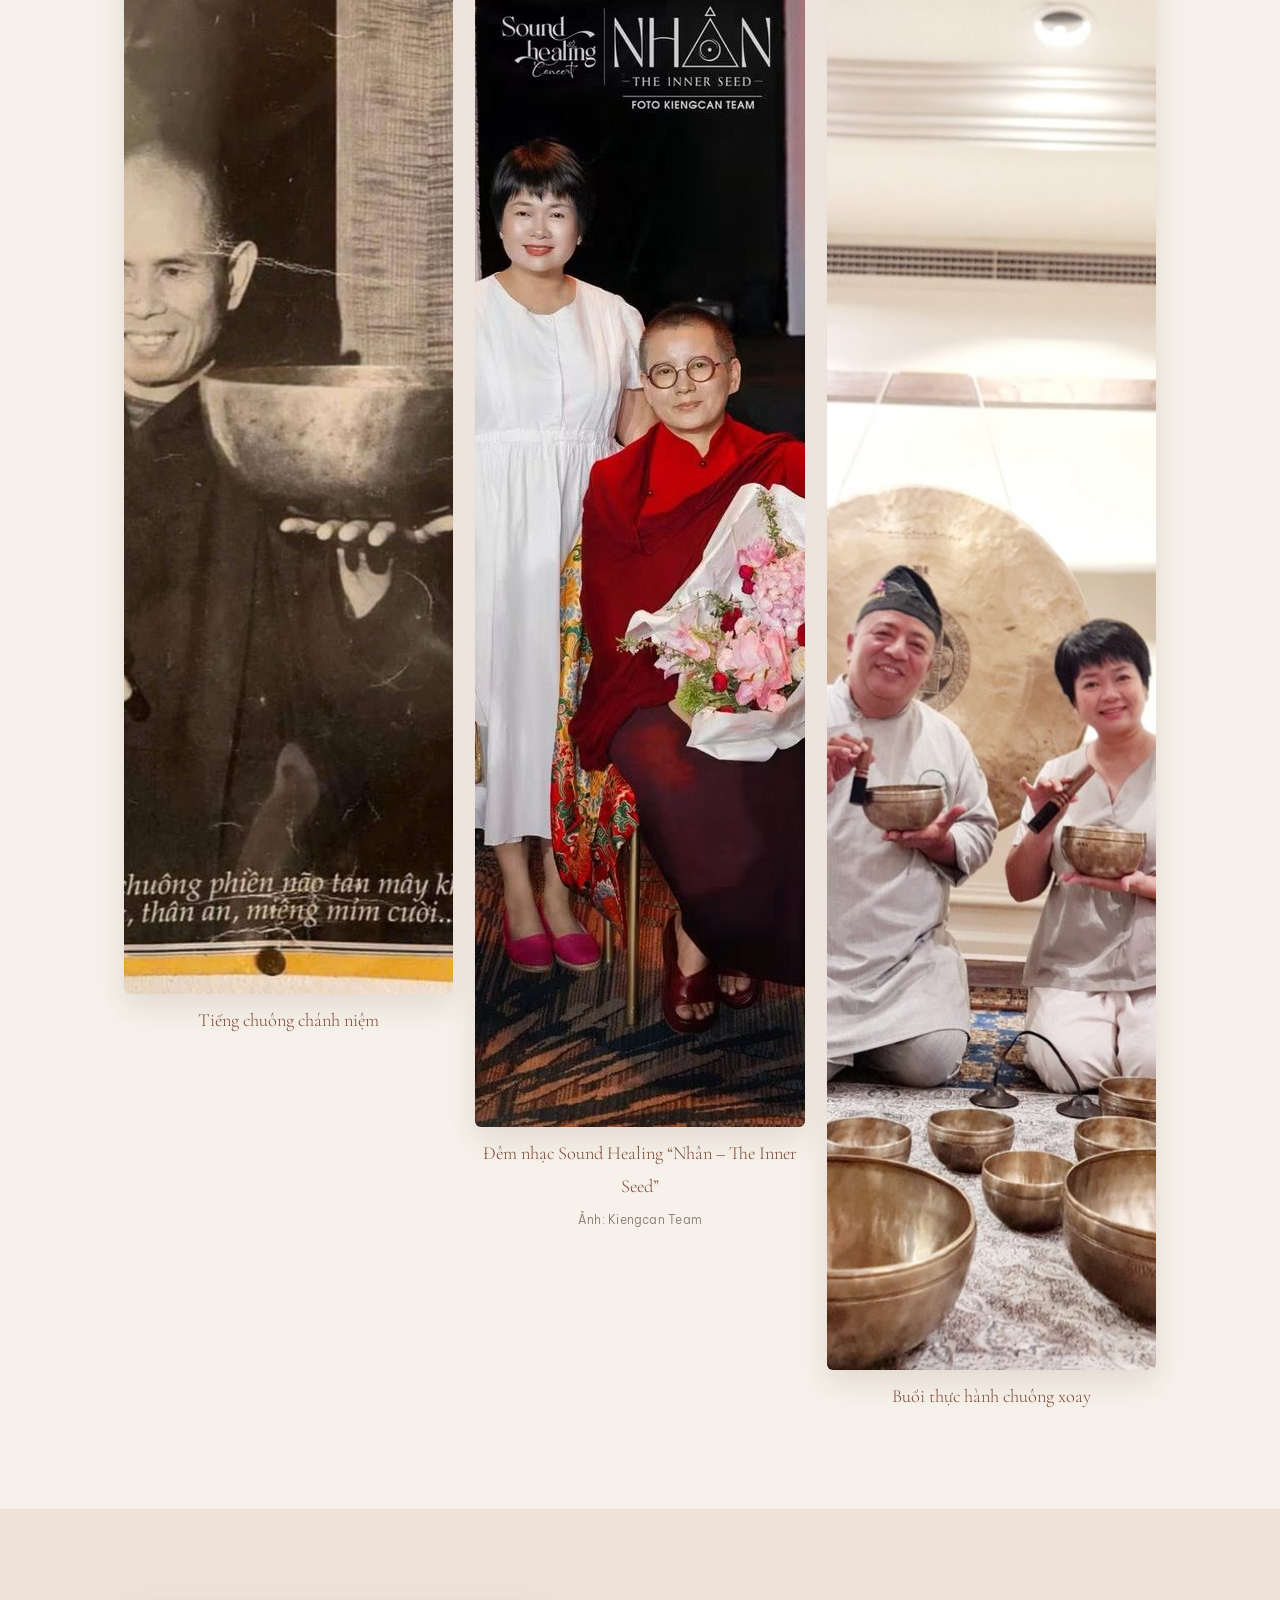
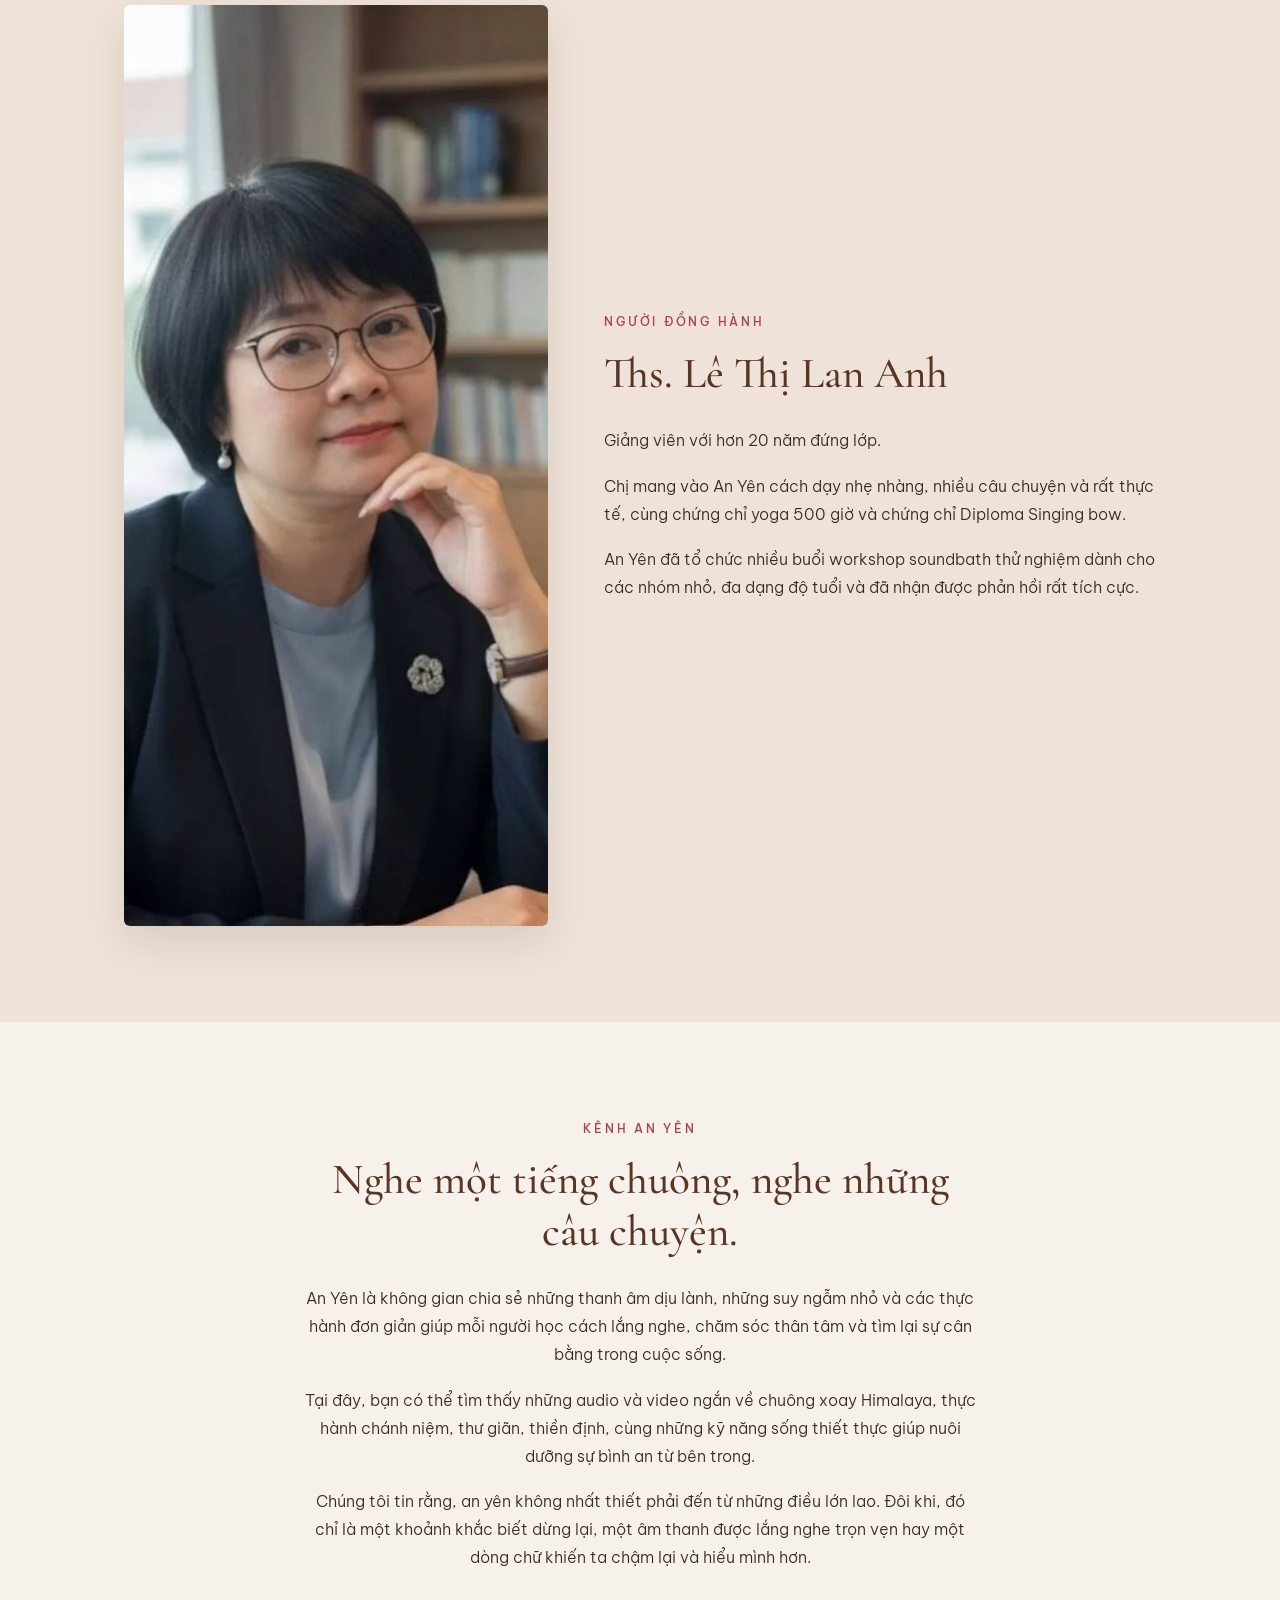
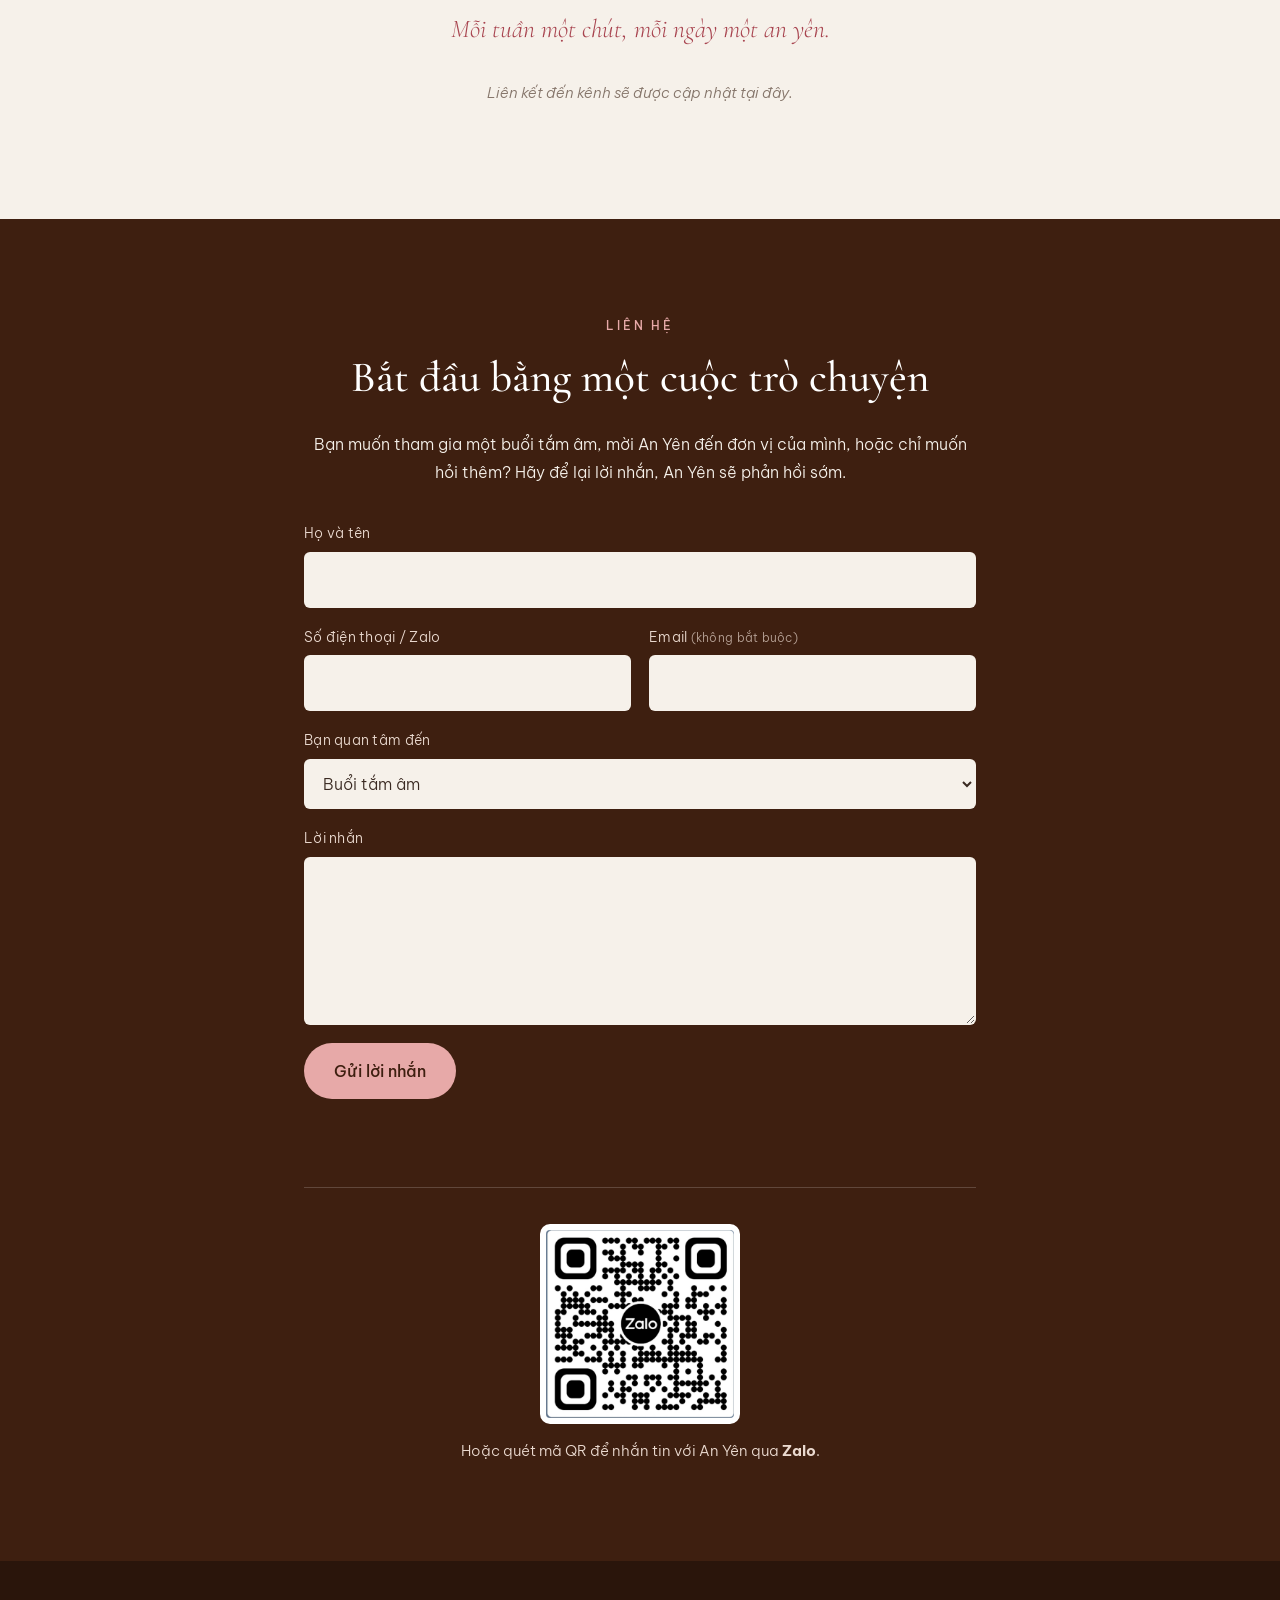
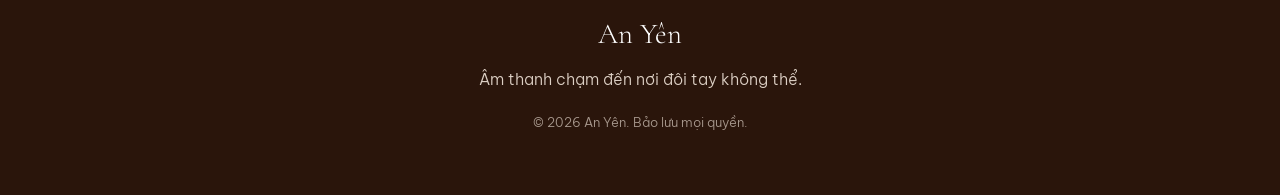
==== commit 4f6f7ff7: "Update Thiền & Chánh niệm program copy Co-Authored-By: Claude Sonnet 5.5 <noreply@anthropic.com> Cla" ====
--- a/index.html
+++ b/index.html
@@ -70,7 +70,7 @@
       <div class="cards">
         <article class="card">
           <h3>Thiền &amp; Chánh niệm</h3>
-          <p>Học cách ở lại với hơi thở và khoảnh khắc hiện tại: ăn chánh niệm, lắng nghe bằng chuông, thư giãn giữa ngày bận rộn.</p>
+          <p>Trở về nghe hơi thở, chạm vào phút giây hiện tại. Một tiếng chuông ngân, một khoảng lặng dịu êm, để thân được thư giãn, tâm được nghỉ ngơi và lòng thêm an nhiên giữa những bộn bề cuộc sống.</p>
         </article>
         <article class="card">
           <h3>Yoga &amp; Wellness</h3>
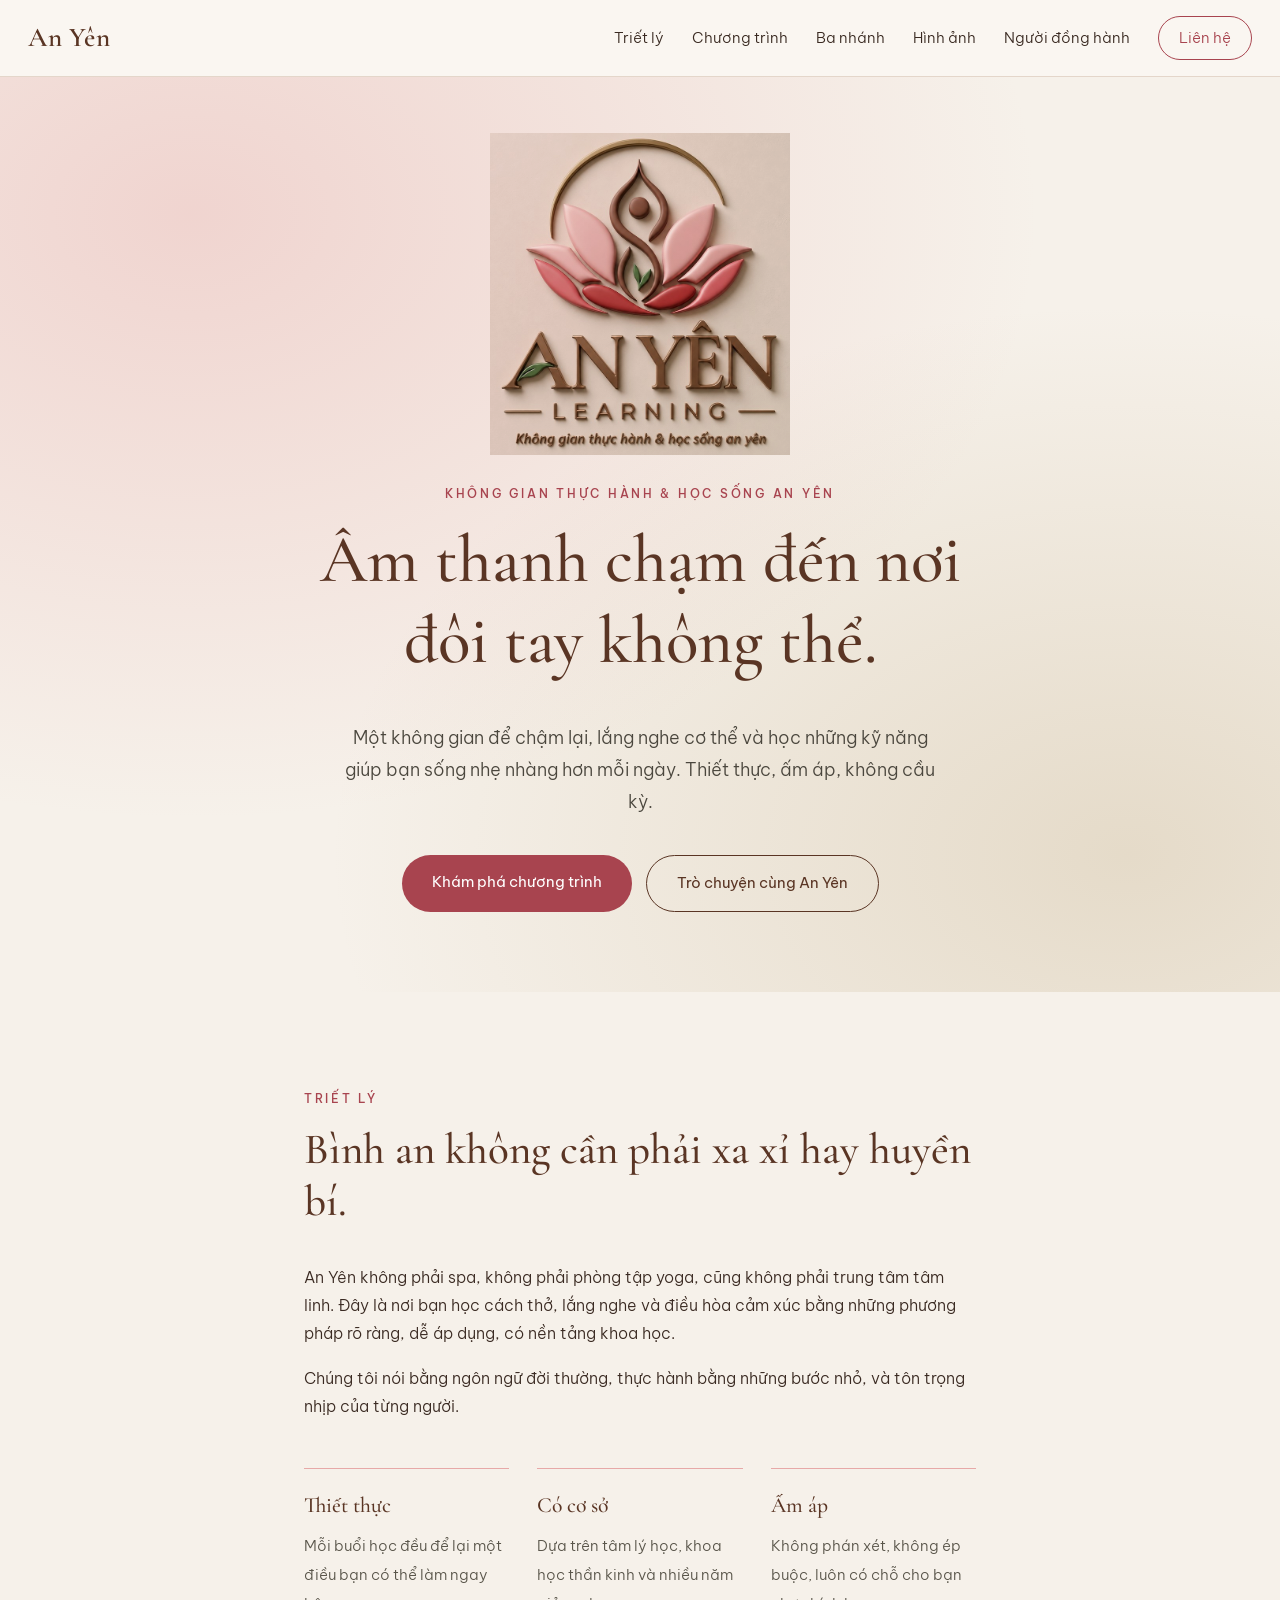
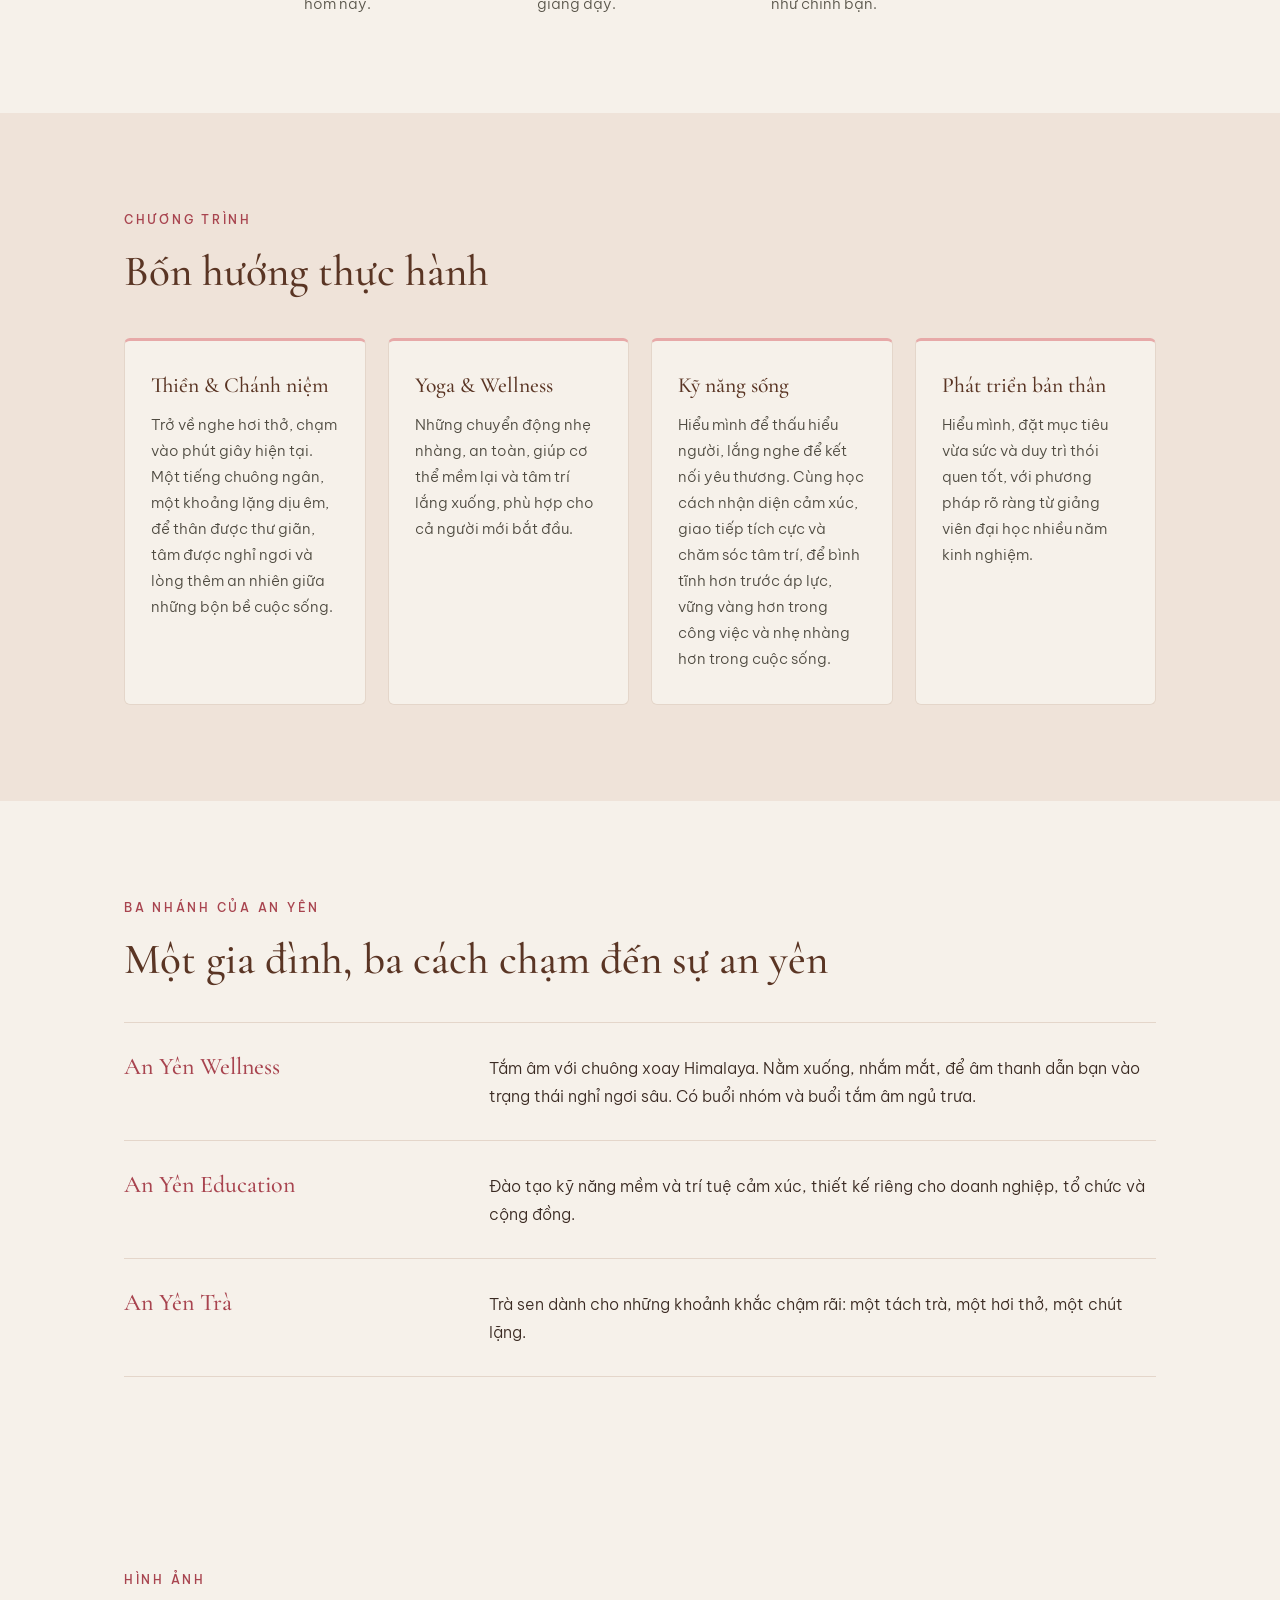
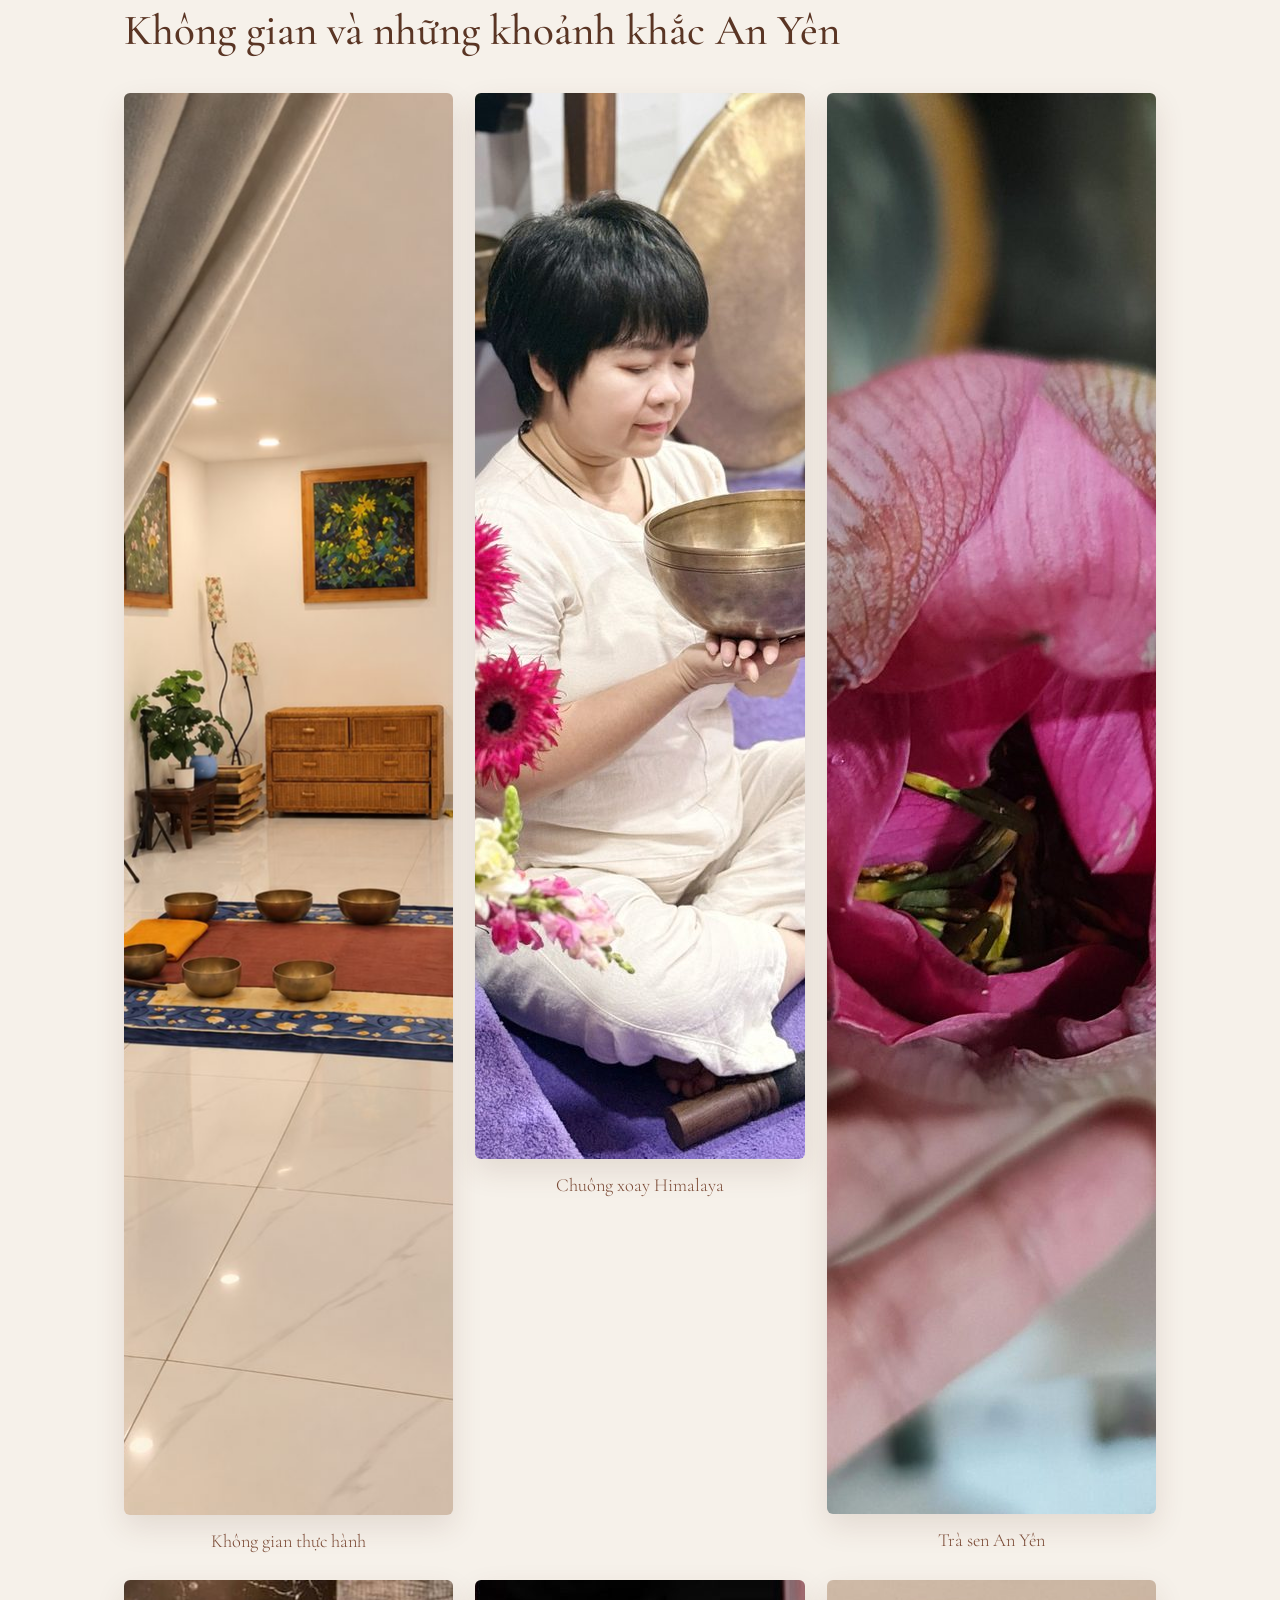
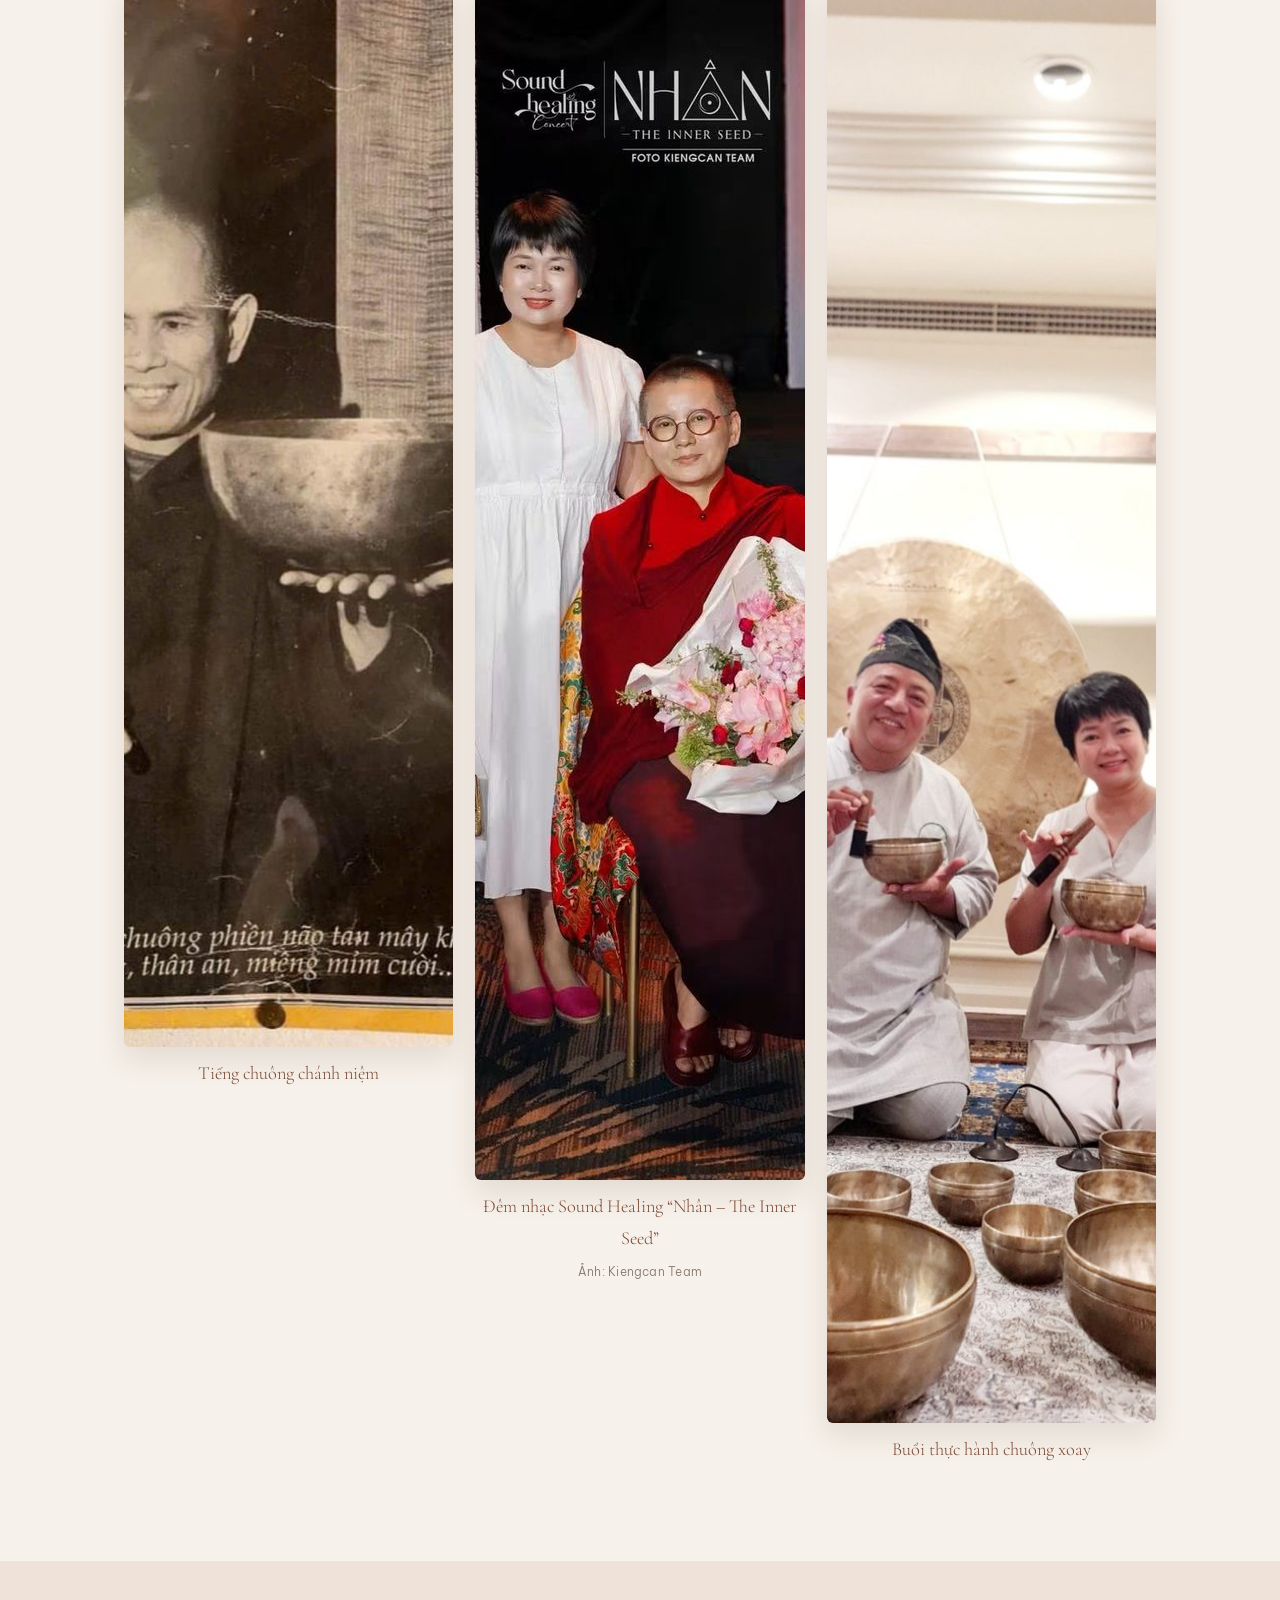
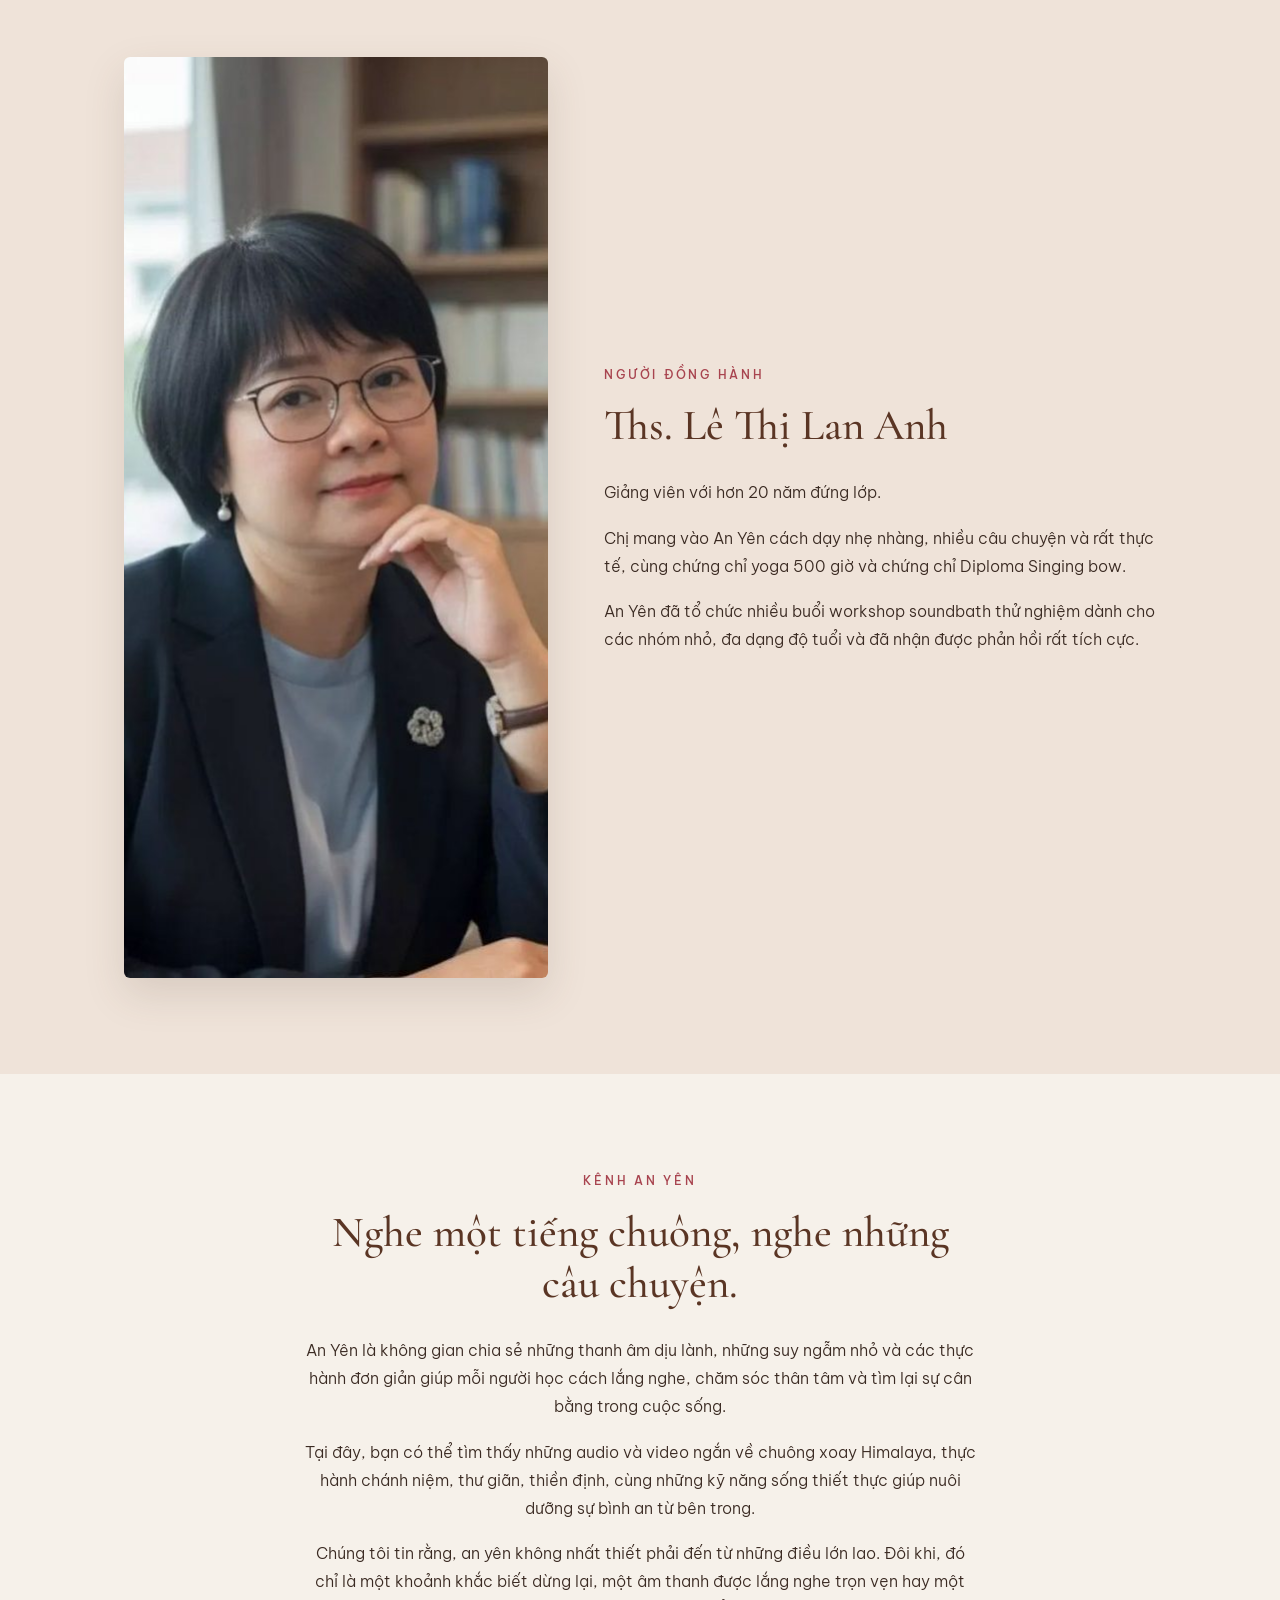
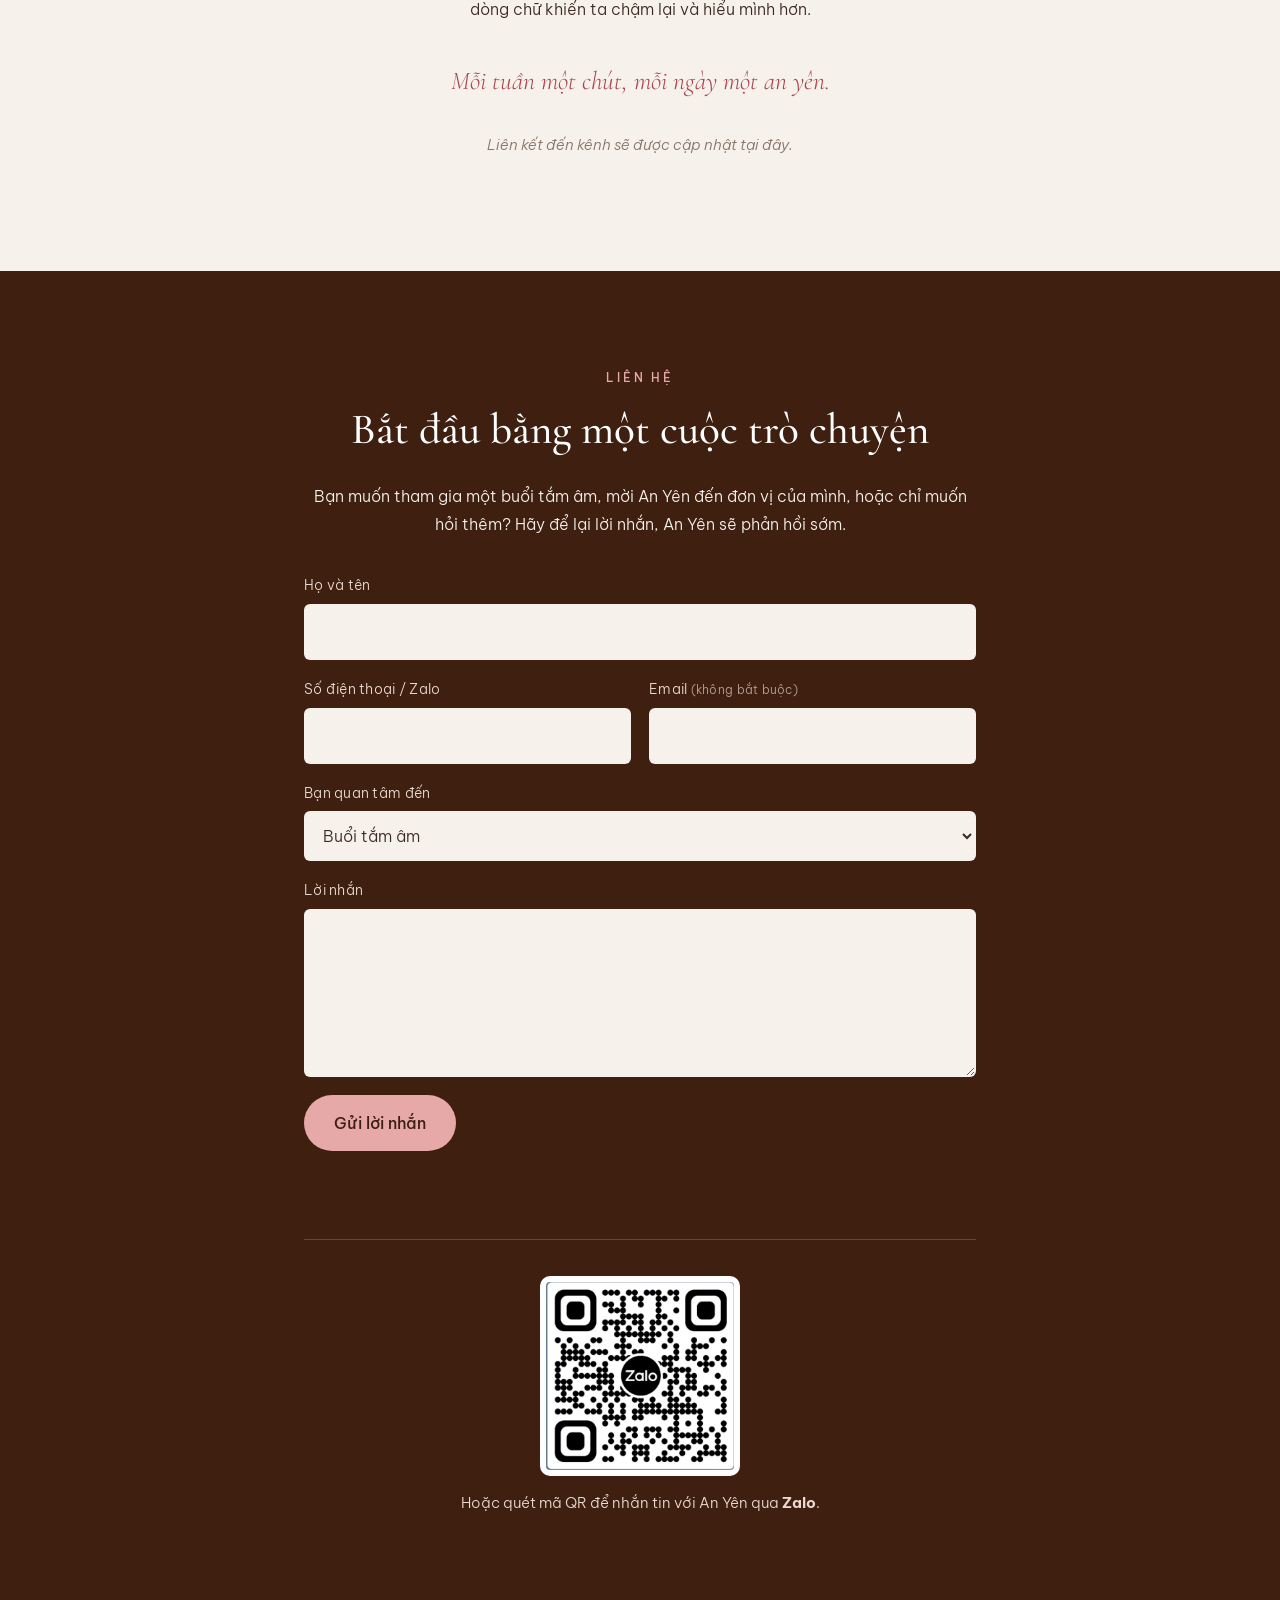
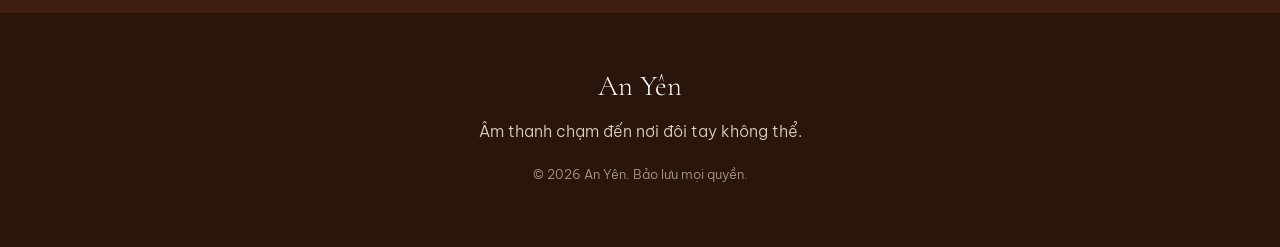
==== commit 30a53b3b: "Update Kỹ năng sống program copy Co-Authored-By: Claude Sonnet 5.5 <noreply@anthropic.com> Claude-Se" ====
--- a/index.html
+++ b/index.html
@@ -78,7 +78,7 @@
         </article>
         <article class="card">
           <h3>Kỹ năng sống</h3>
-          <p>Trí tuệ cảm xúc, giao tiếp, quản lý căng thẳng: workshop thực hành cho doanh nghiệp, nhóm cộng đồng và hội phụ nữ.</p>
+          <p>Hiểu mình để thấu hiểu người, lắng nghe để kết nối yêu thương. Cùng học cách nhận diện cảm xúc, giao tiếp tích cực và chăm sóc tâm trí, để bình tĩnh hơn trước áp lực, vững vàng hơn trong công việc và nhẹ nhàng hơn trong cuộc sống.</p>
         </article>
         <article class="card">
           <h3>Phát triển bản thân</h3>
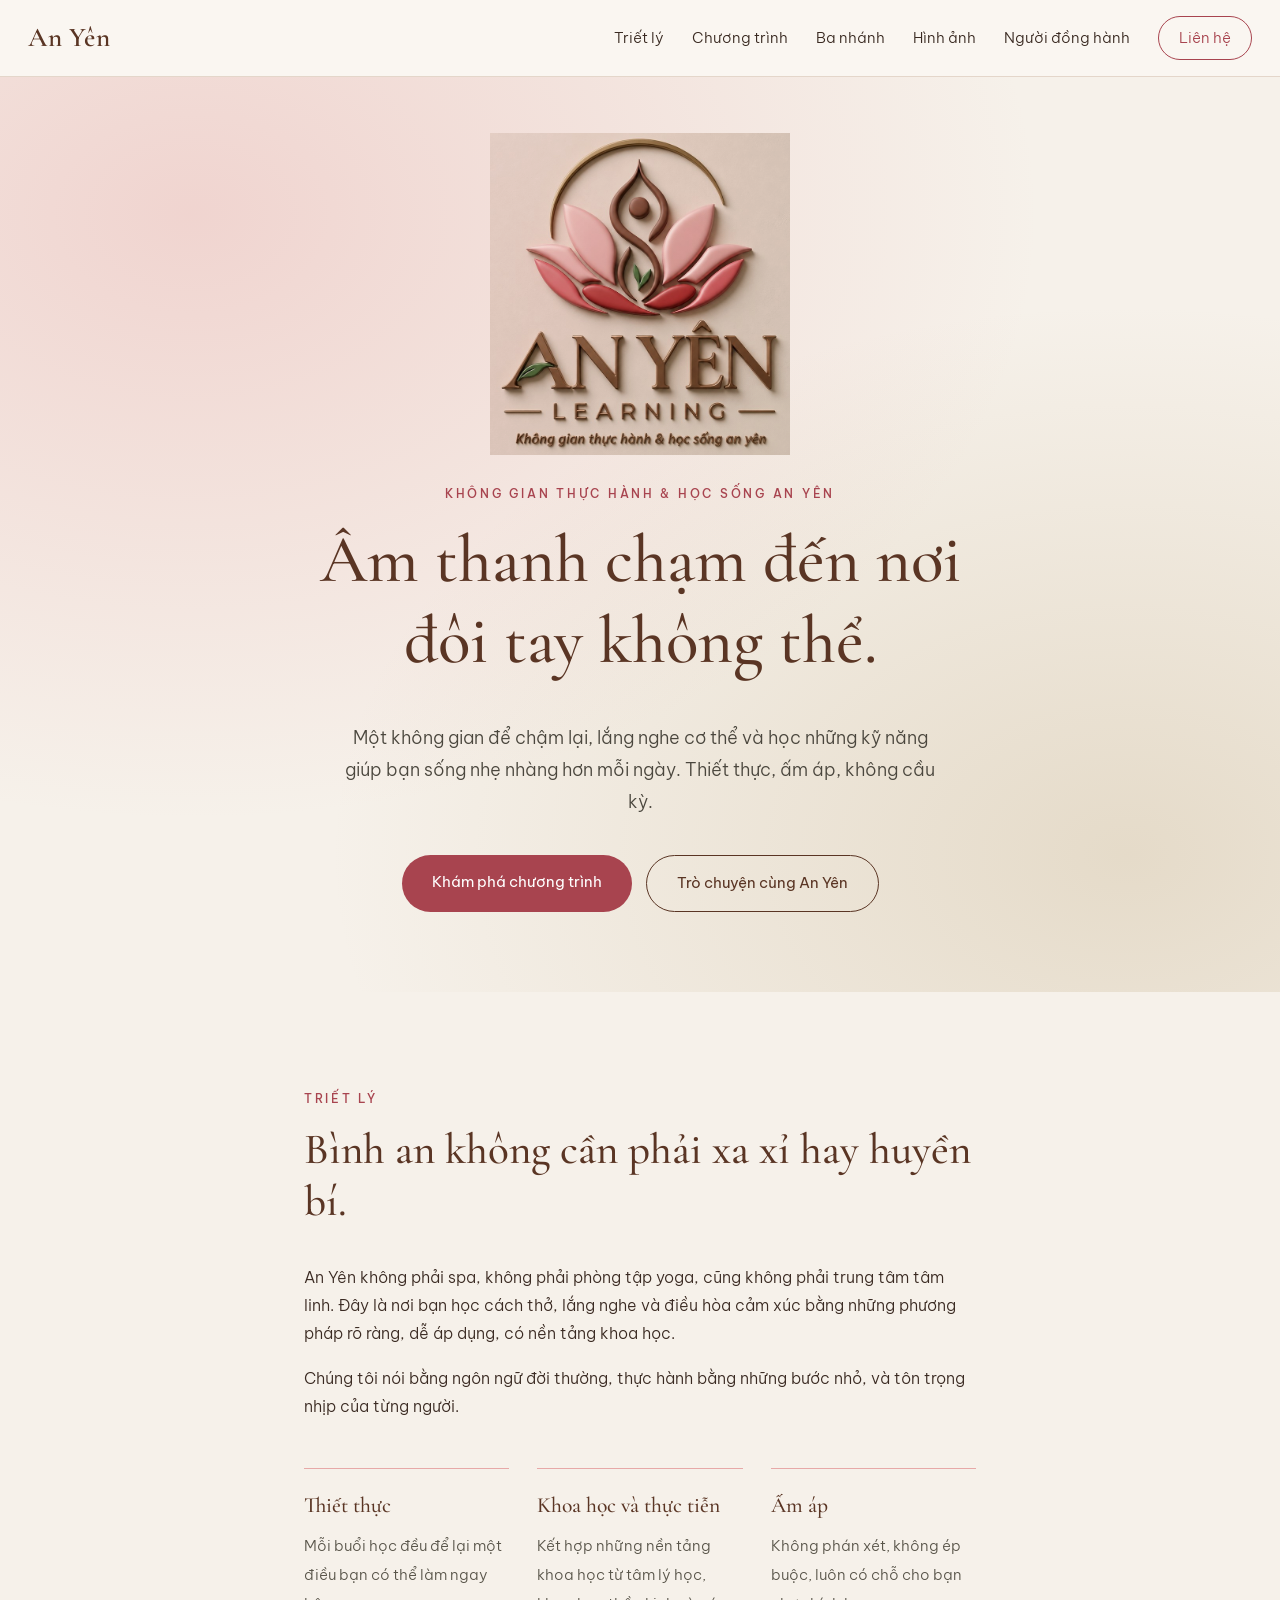
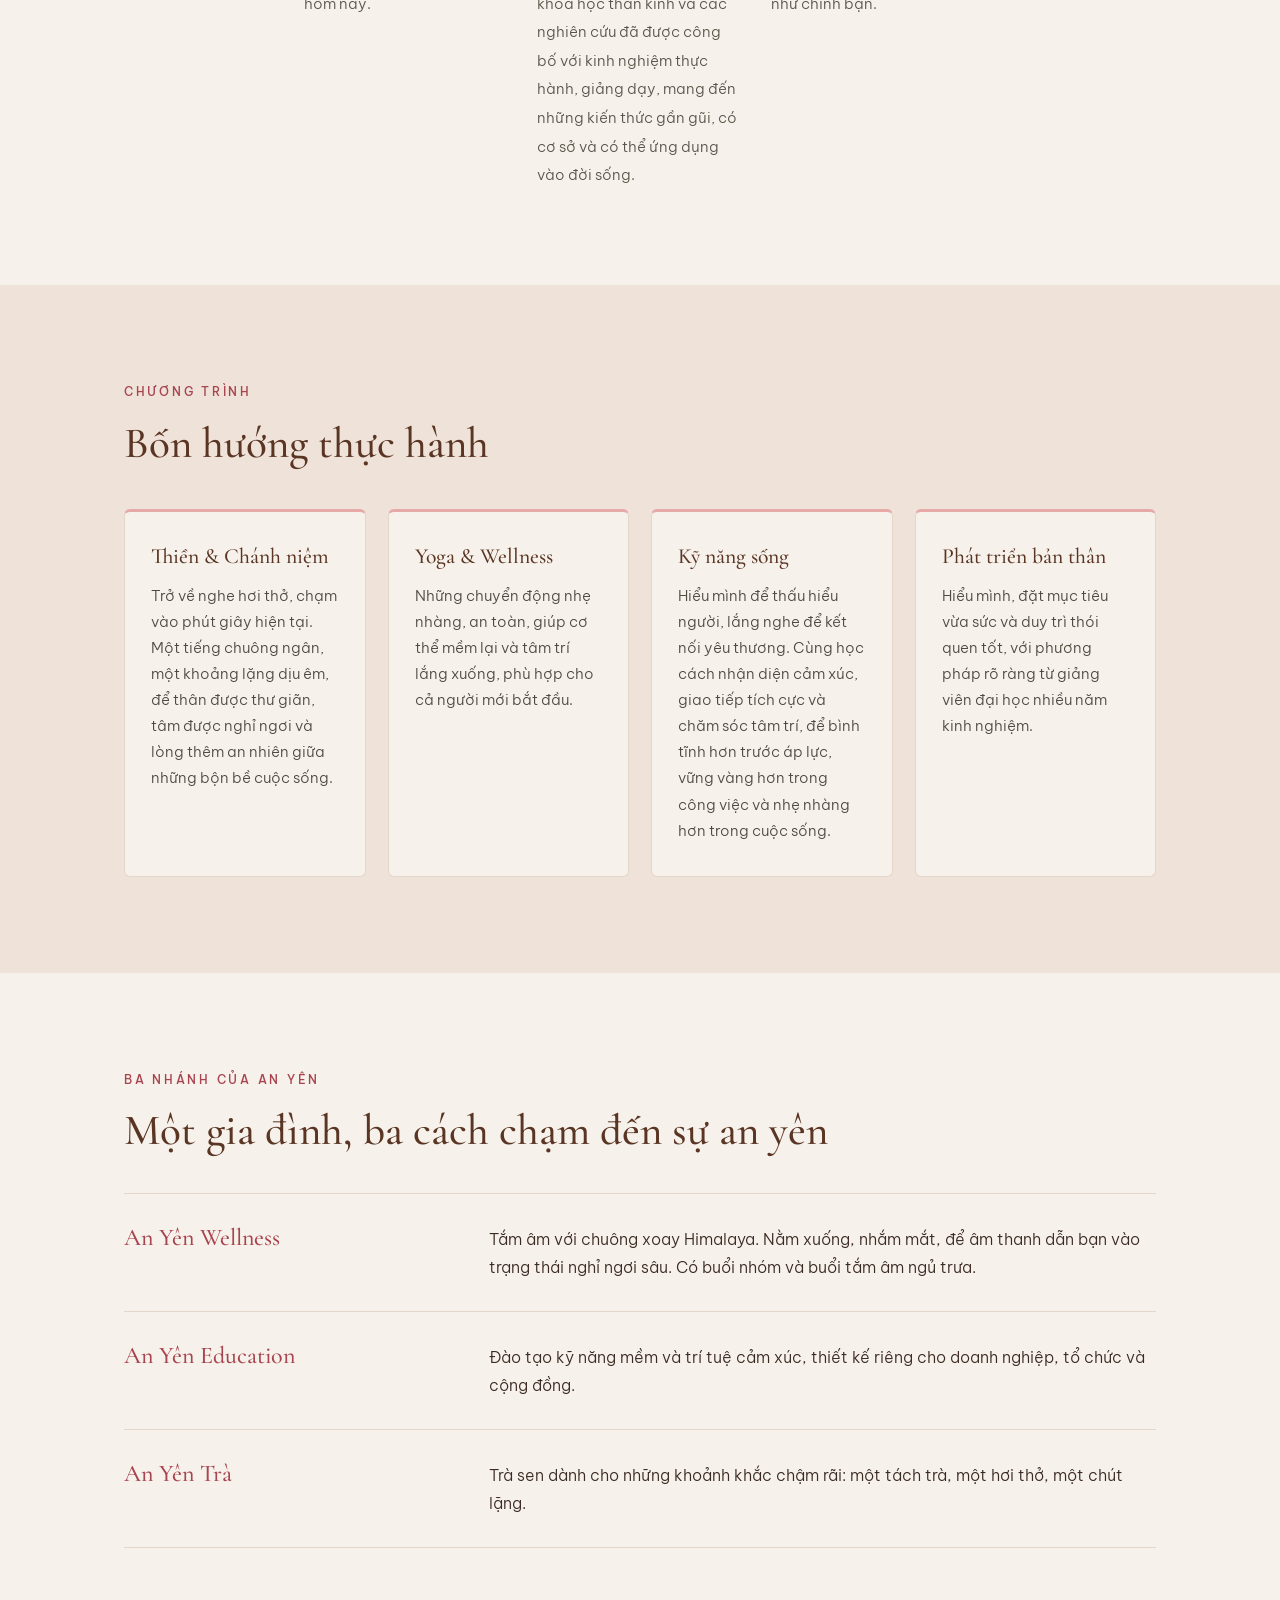
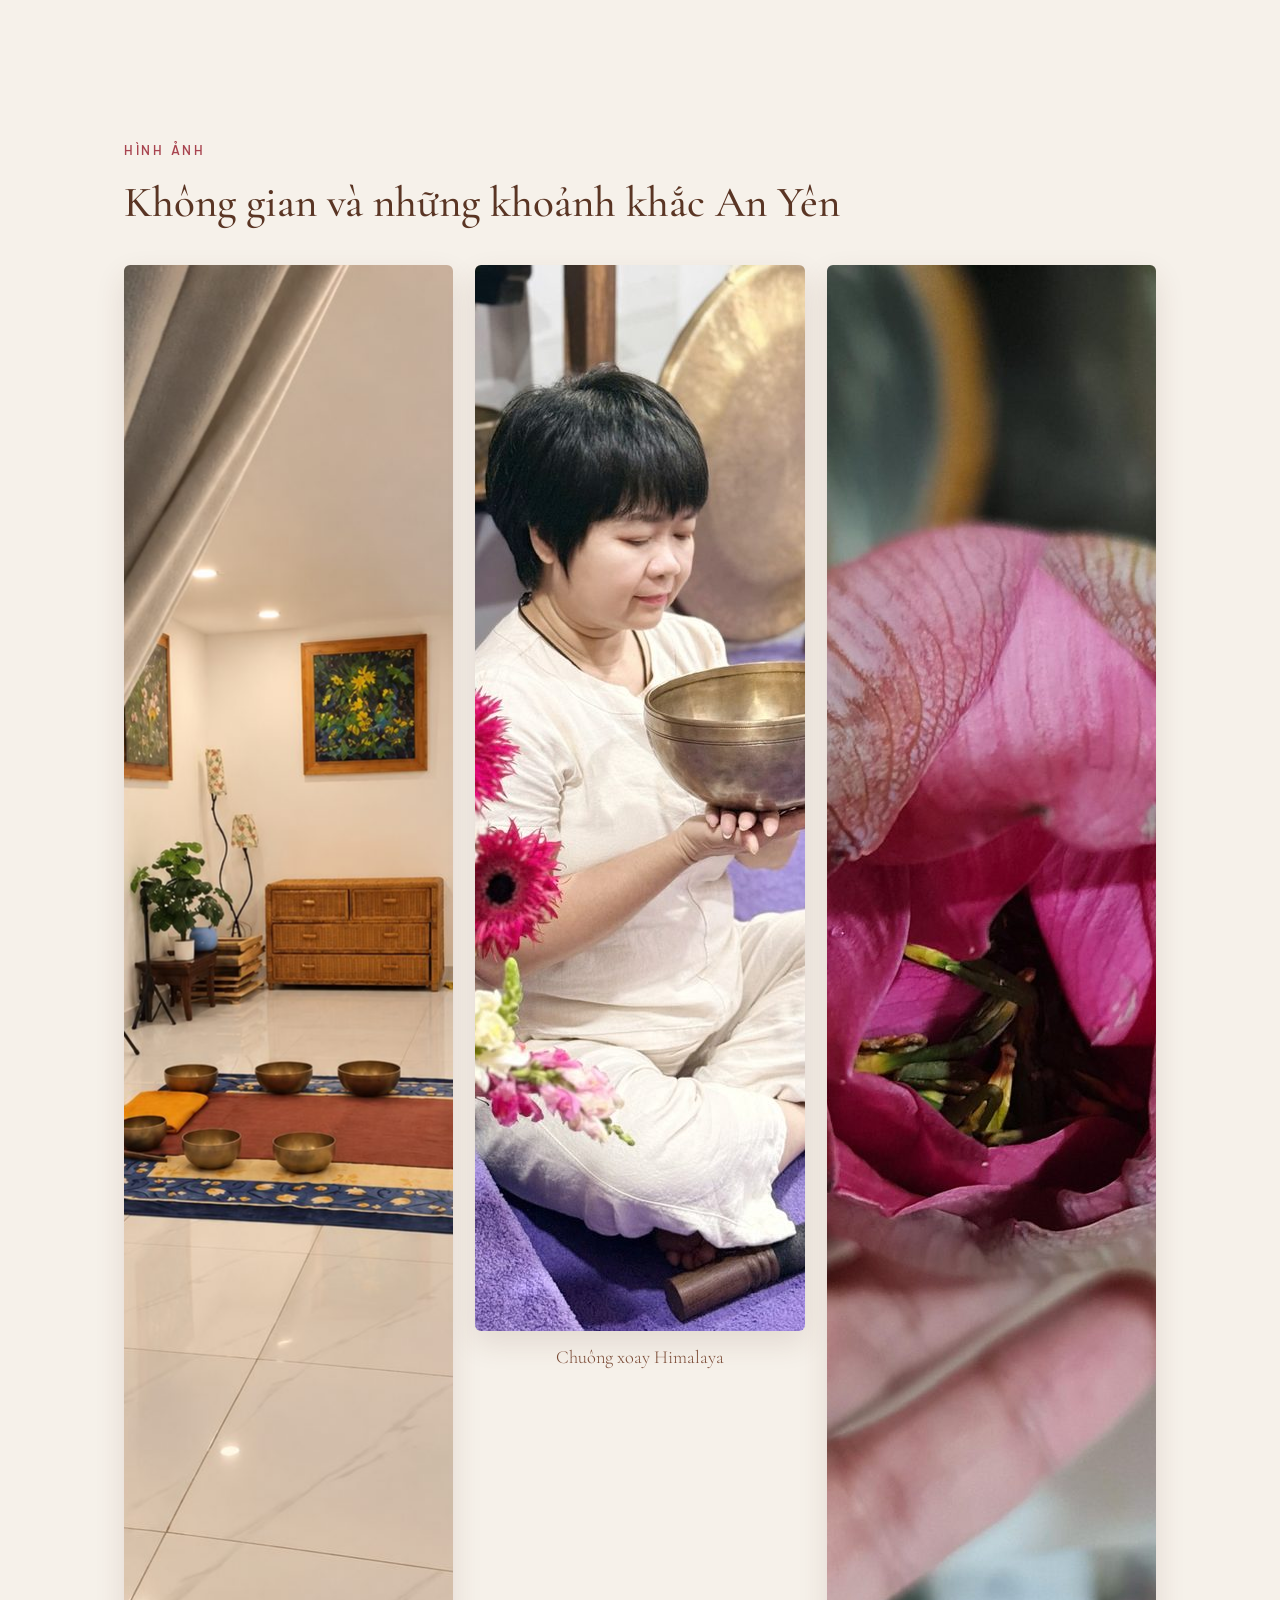
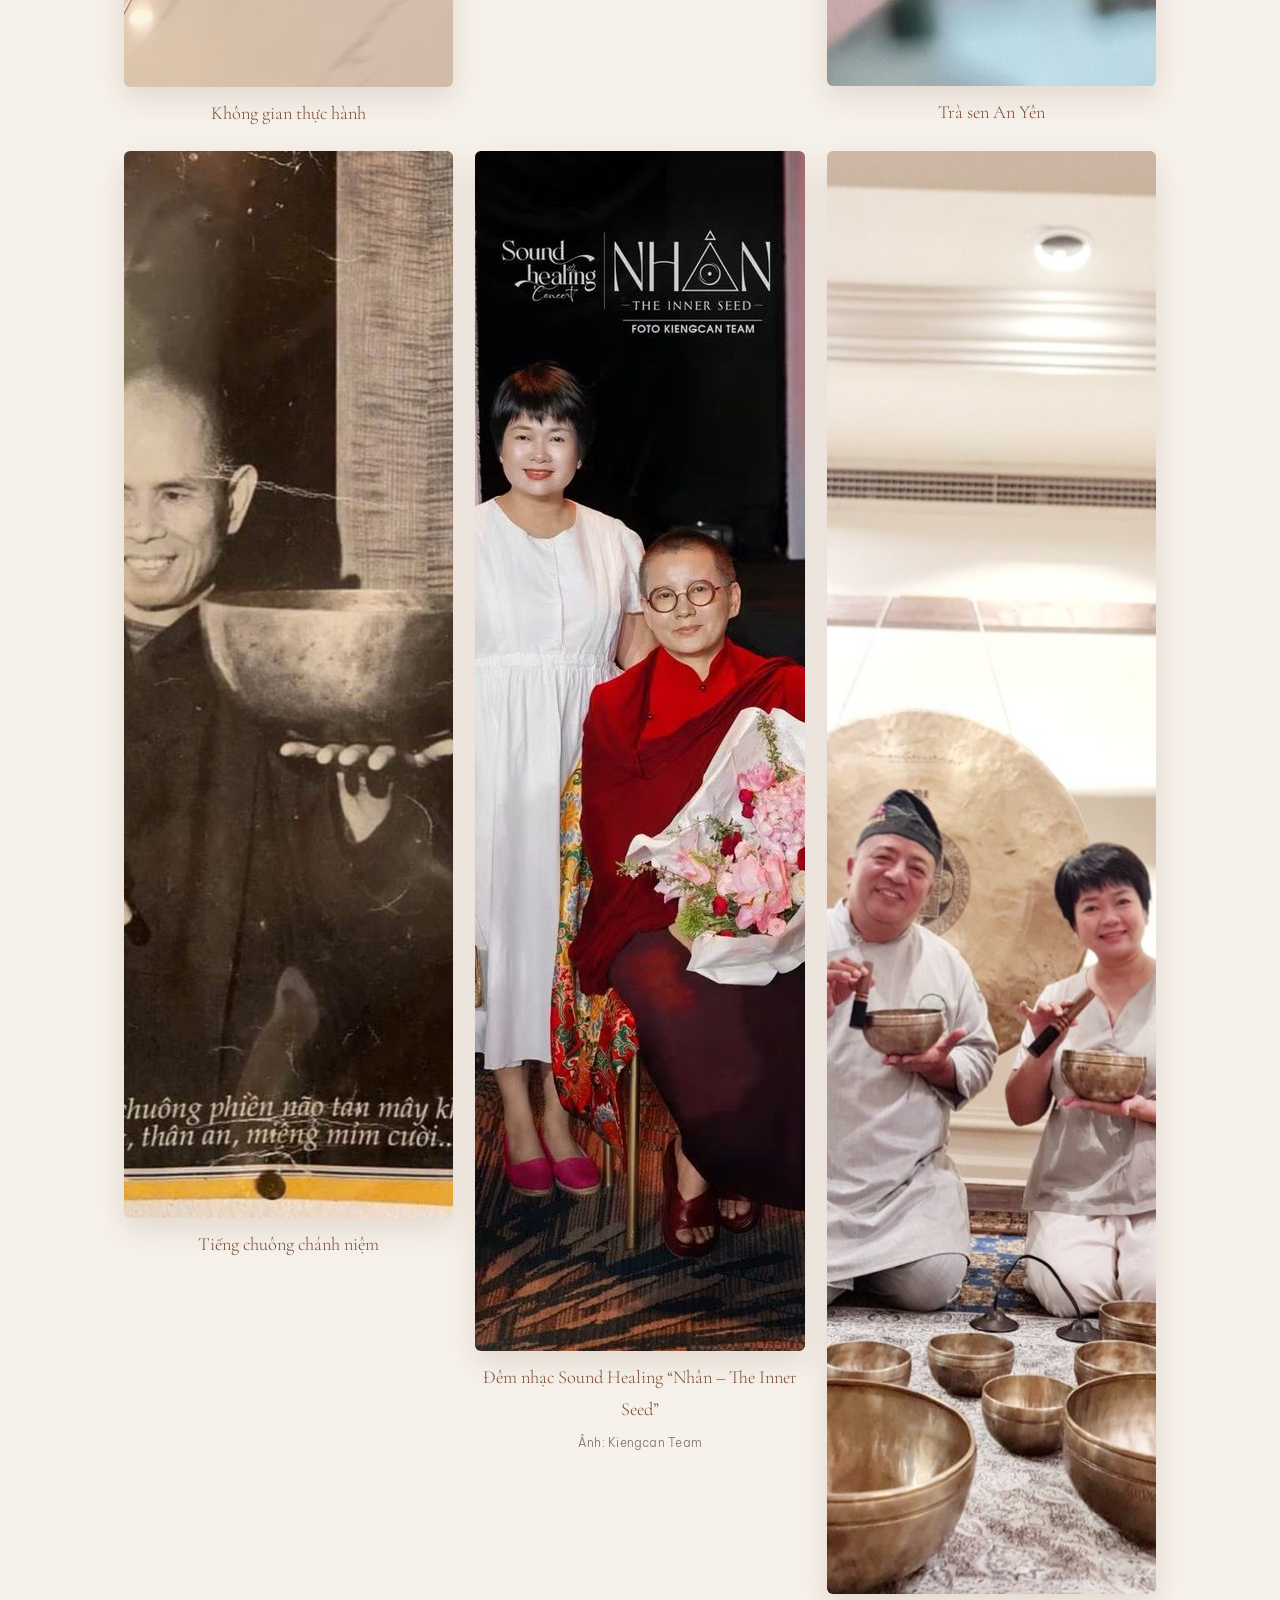
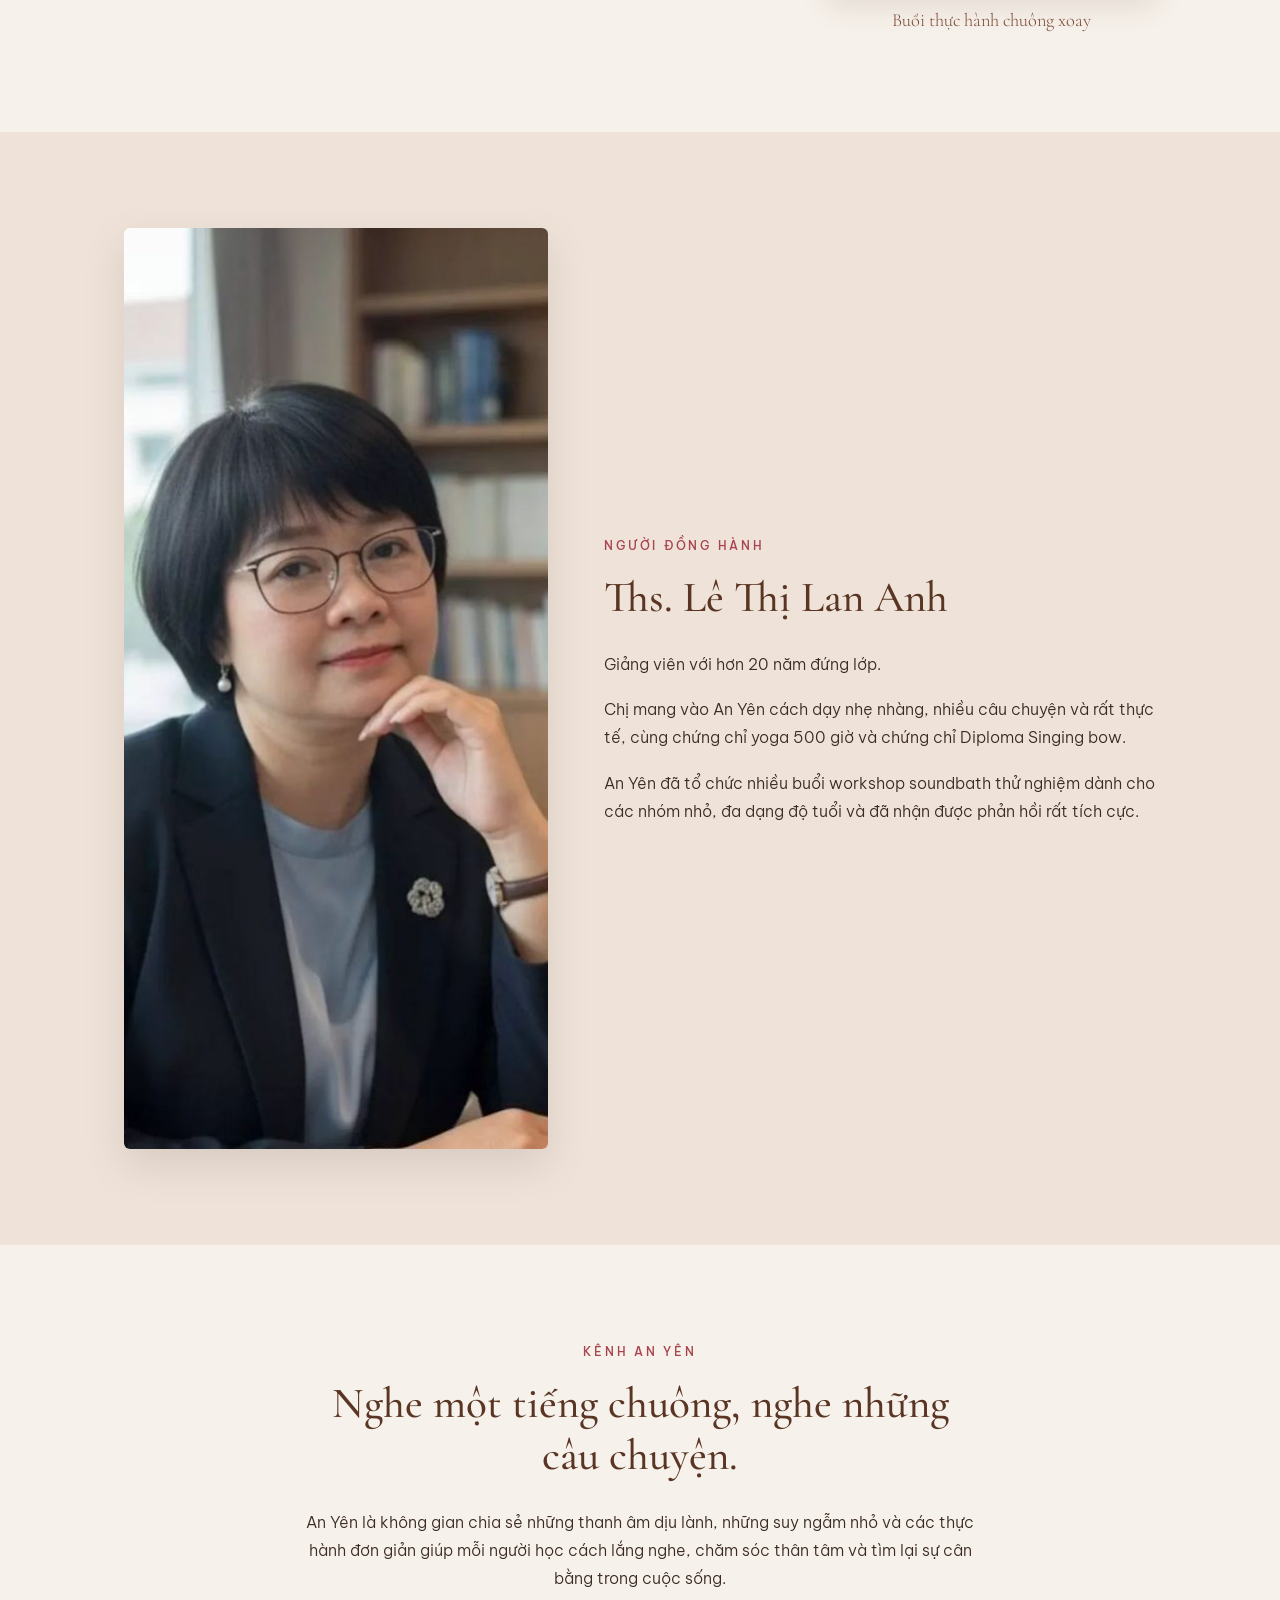
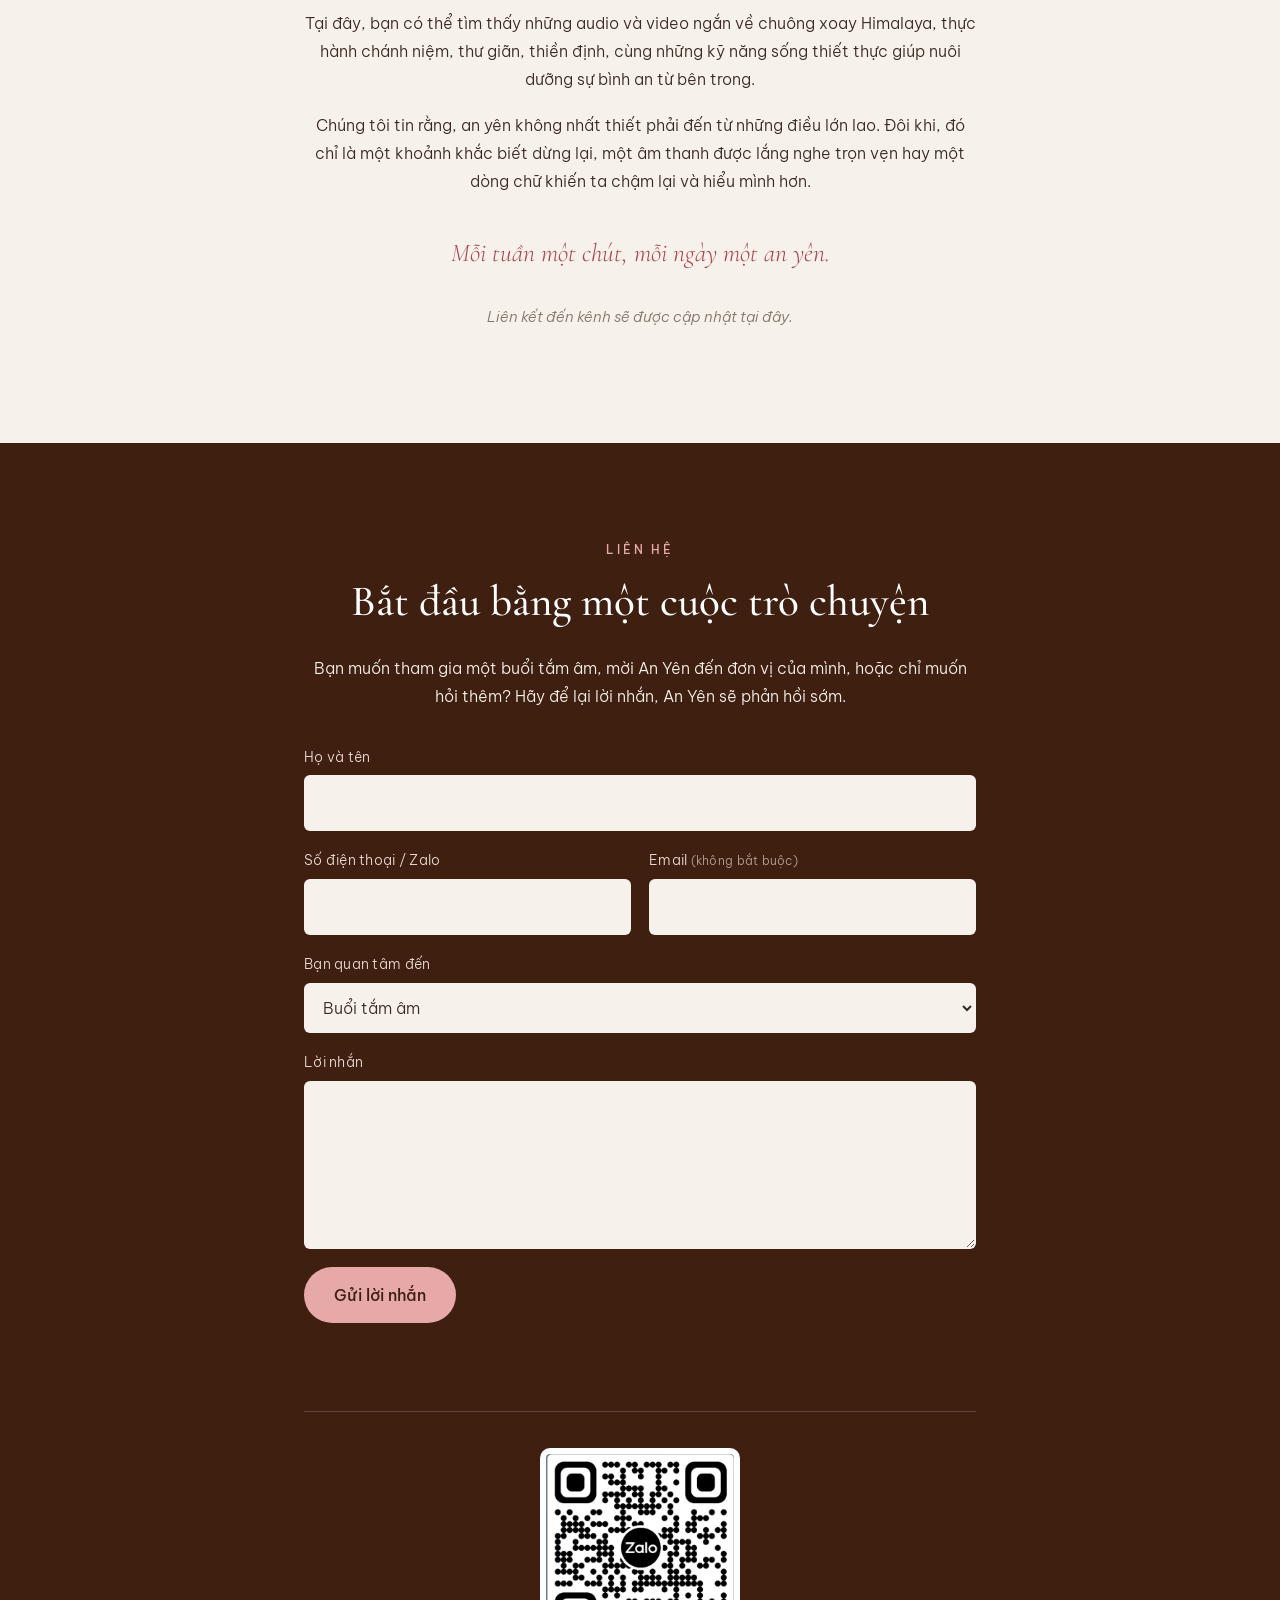
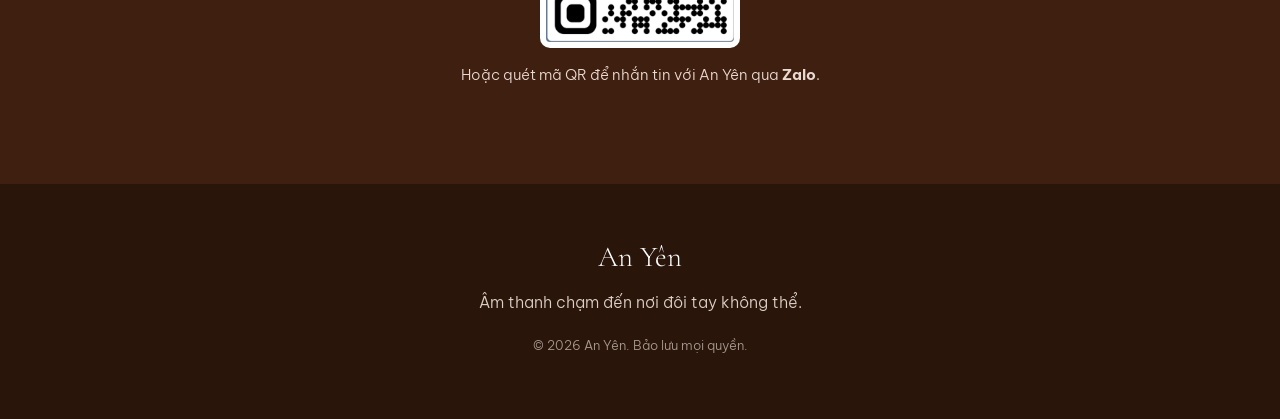
==== commit 177abd4c: "Update philosophy pillar: Khoa học và thực tiễn Co-Authored-By: Claude Sonnet 5.5 <noreply@anthropic" ====
--- a/index.html
+++ b/index.html
@@ -56,7 +56,7 @@
       <p>Chúng tôi nói bằng ngôn ngữ đời thường, thực hành bằng những bước nhỏ, và tôn trọng nhịp của từng người.</p>
       <ul class="pillars">
         <li><strong>Thiết thực</strong><span>Mỗi buổi học đều để lại một điều bạn có thể làm ngay hôm nay.</span></li>
-        <li><strong>Có cơ sở</strong><span>Dựa trên tâm lý học, khoa học thần kinh và nhiều năm giảng dạy.</span></li>
+        <li><strong>Khoa học và thực tiễn</strong><span>Kết hợp những nền tảng khoa học từ tâm lý học, khoa học thần kinh và các nghiên cứu đã được công bố với kinh nghiệm thực hành, giảng dạy, mang đến những kiến thức gần gũi, có cơ sở và có thể ứng dụng vào đời sống.</span></li>
         <li><strong>Ấm áp</strong><span>Không phán xét, không ép buộc, luôn có chỗ cho bạn như chính bạn.</span></li>
       </ul>
     </div>
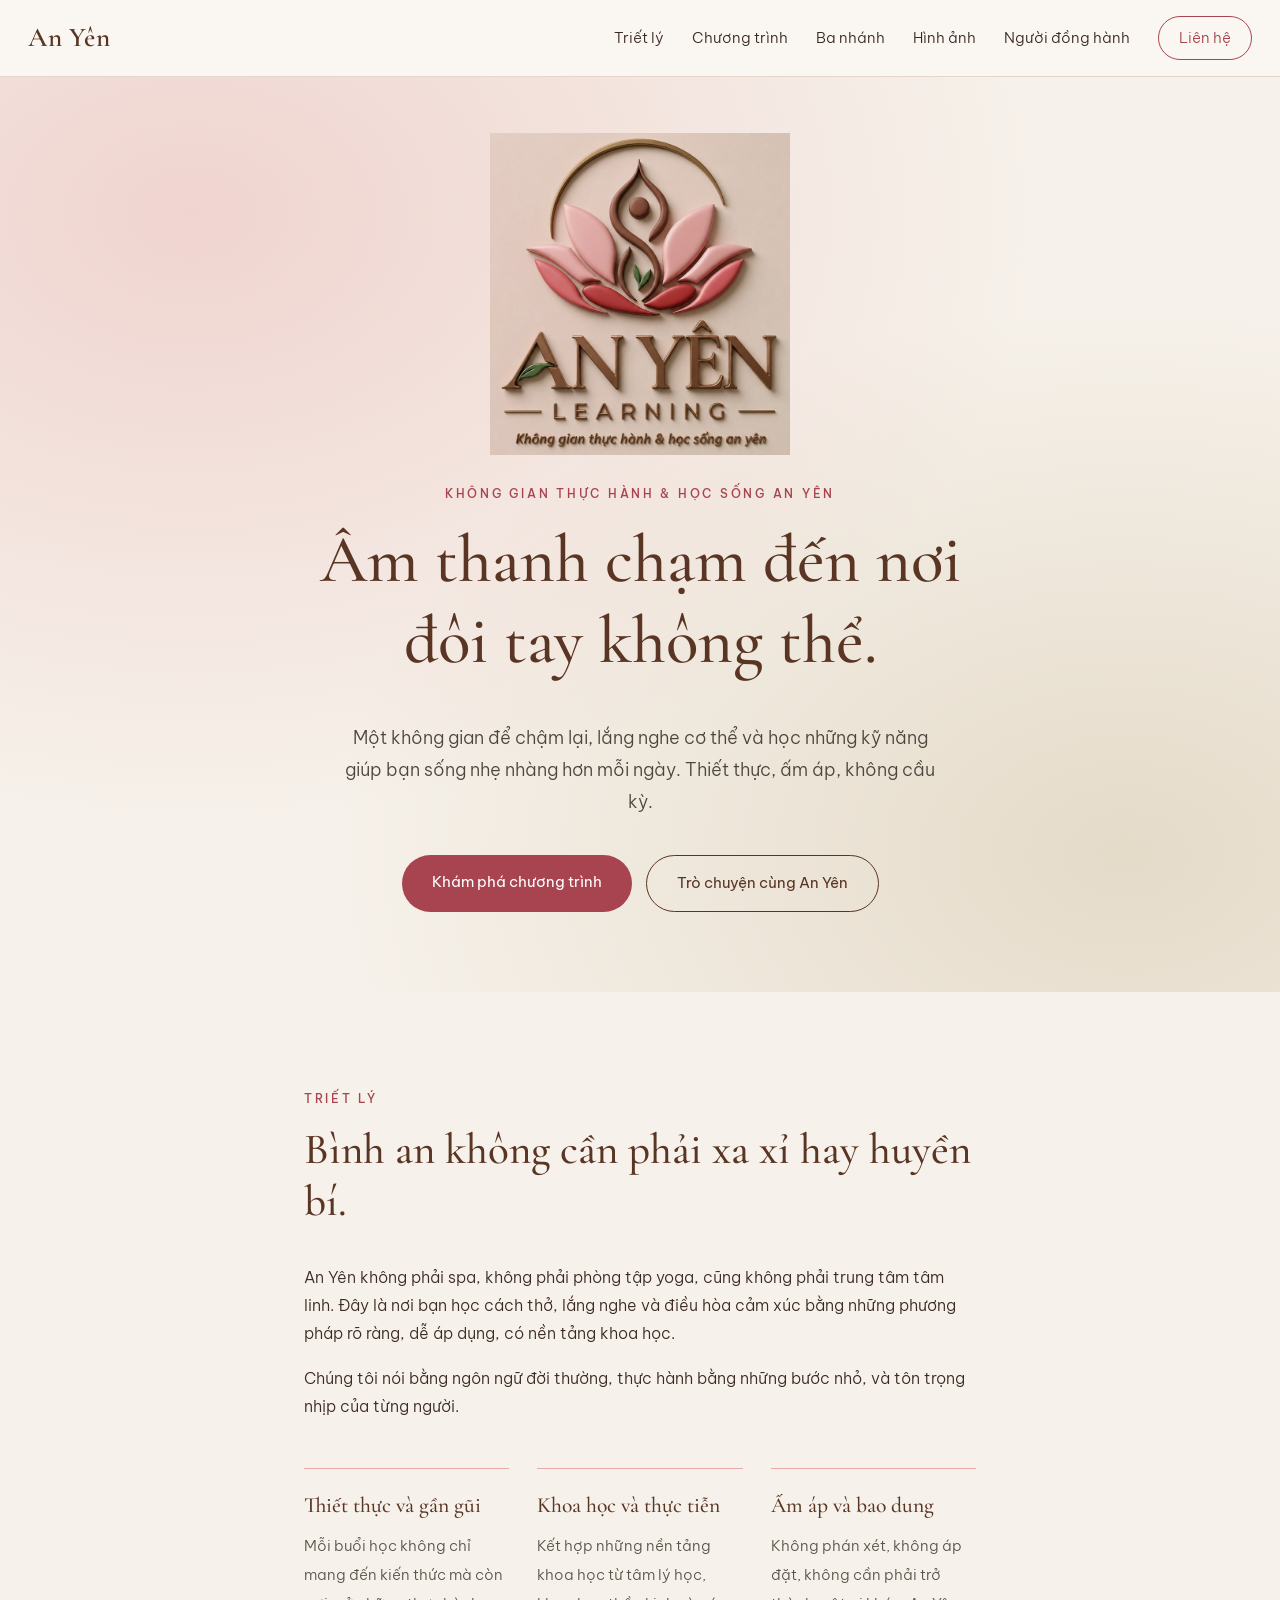
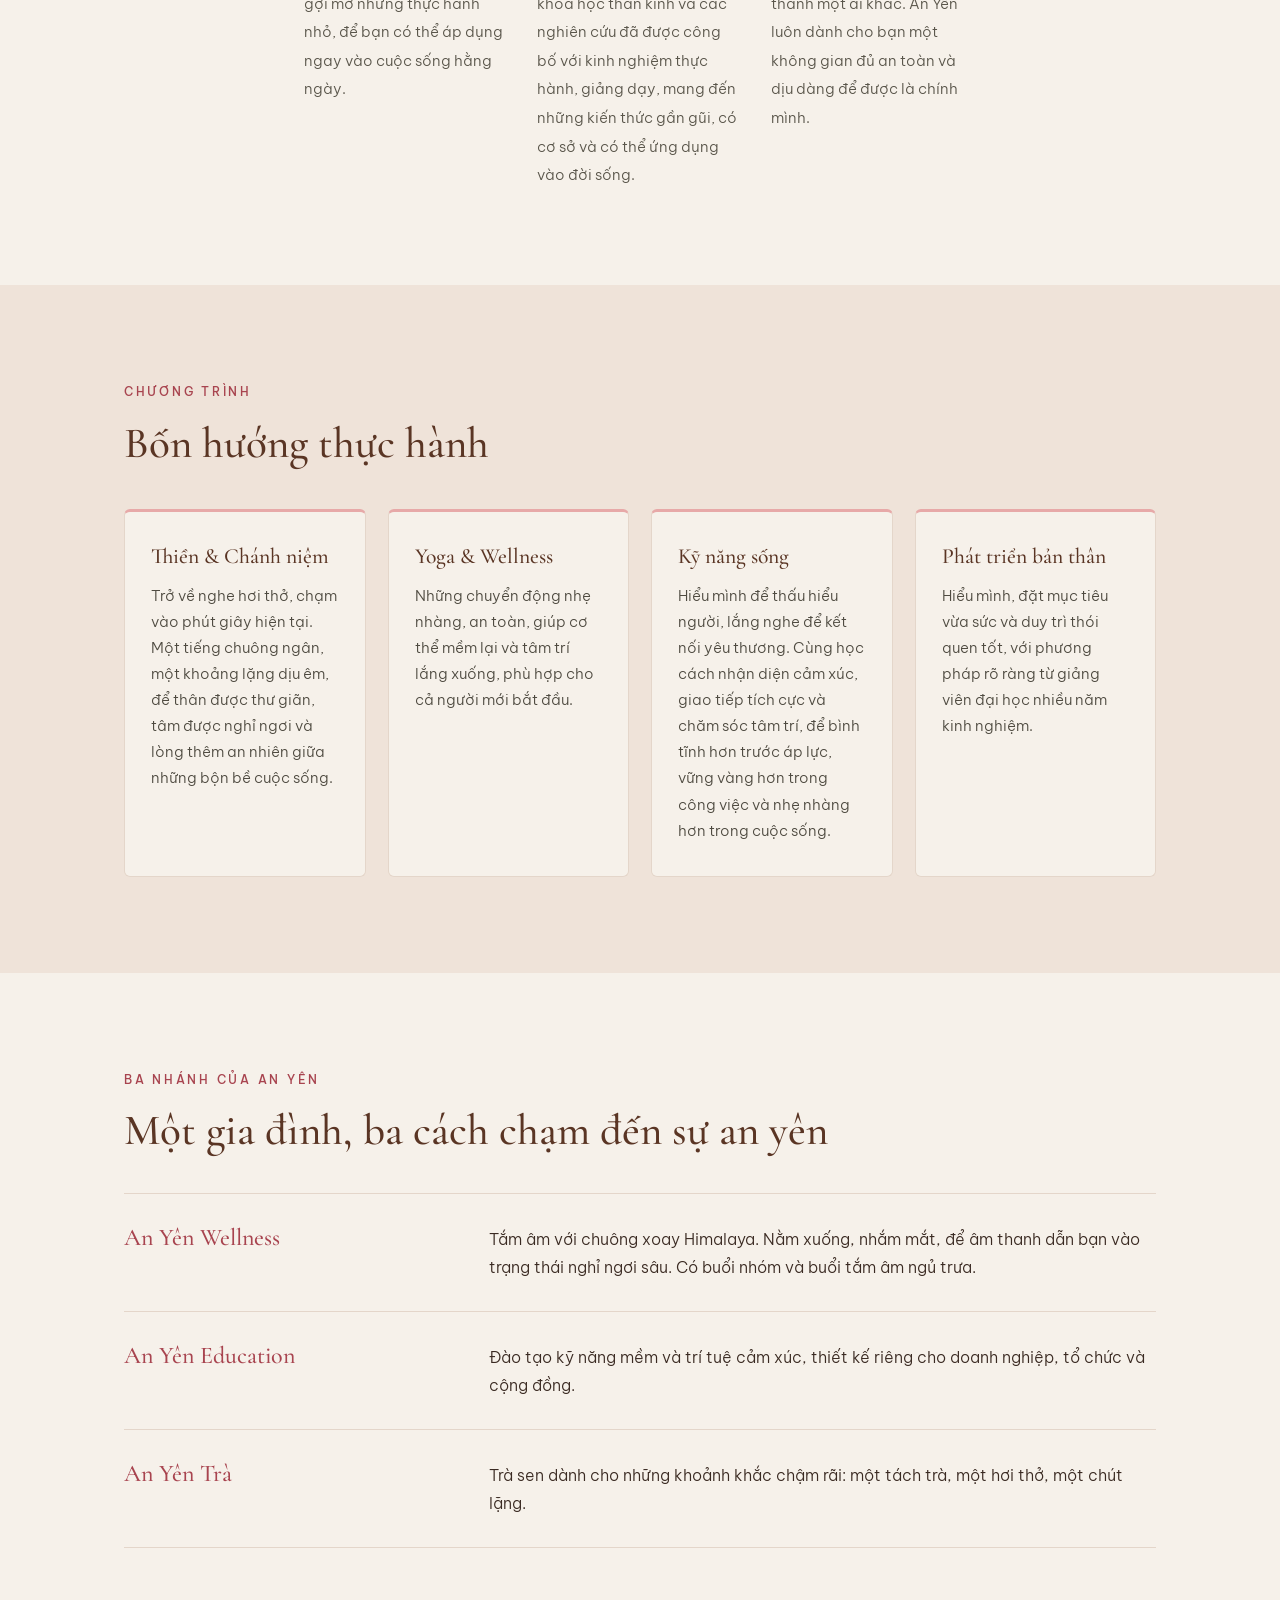
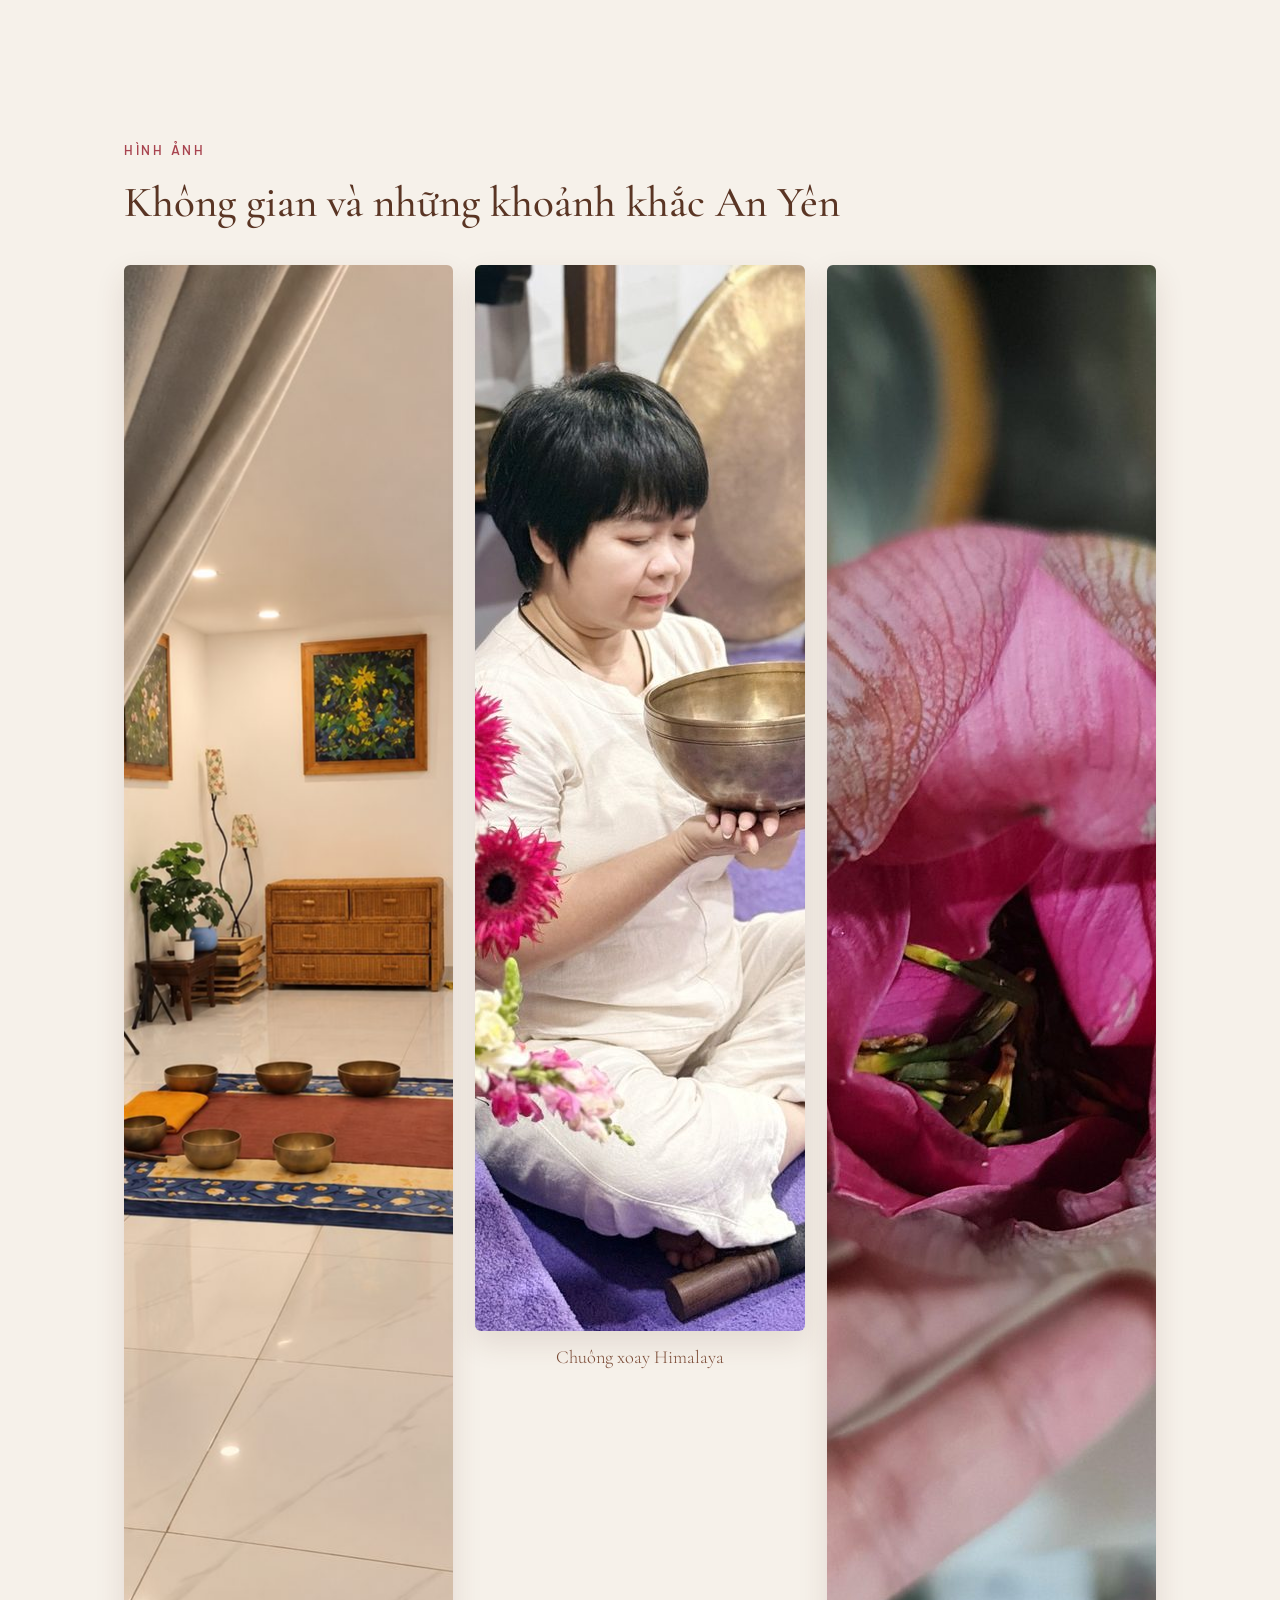
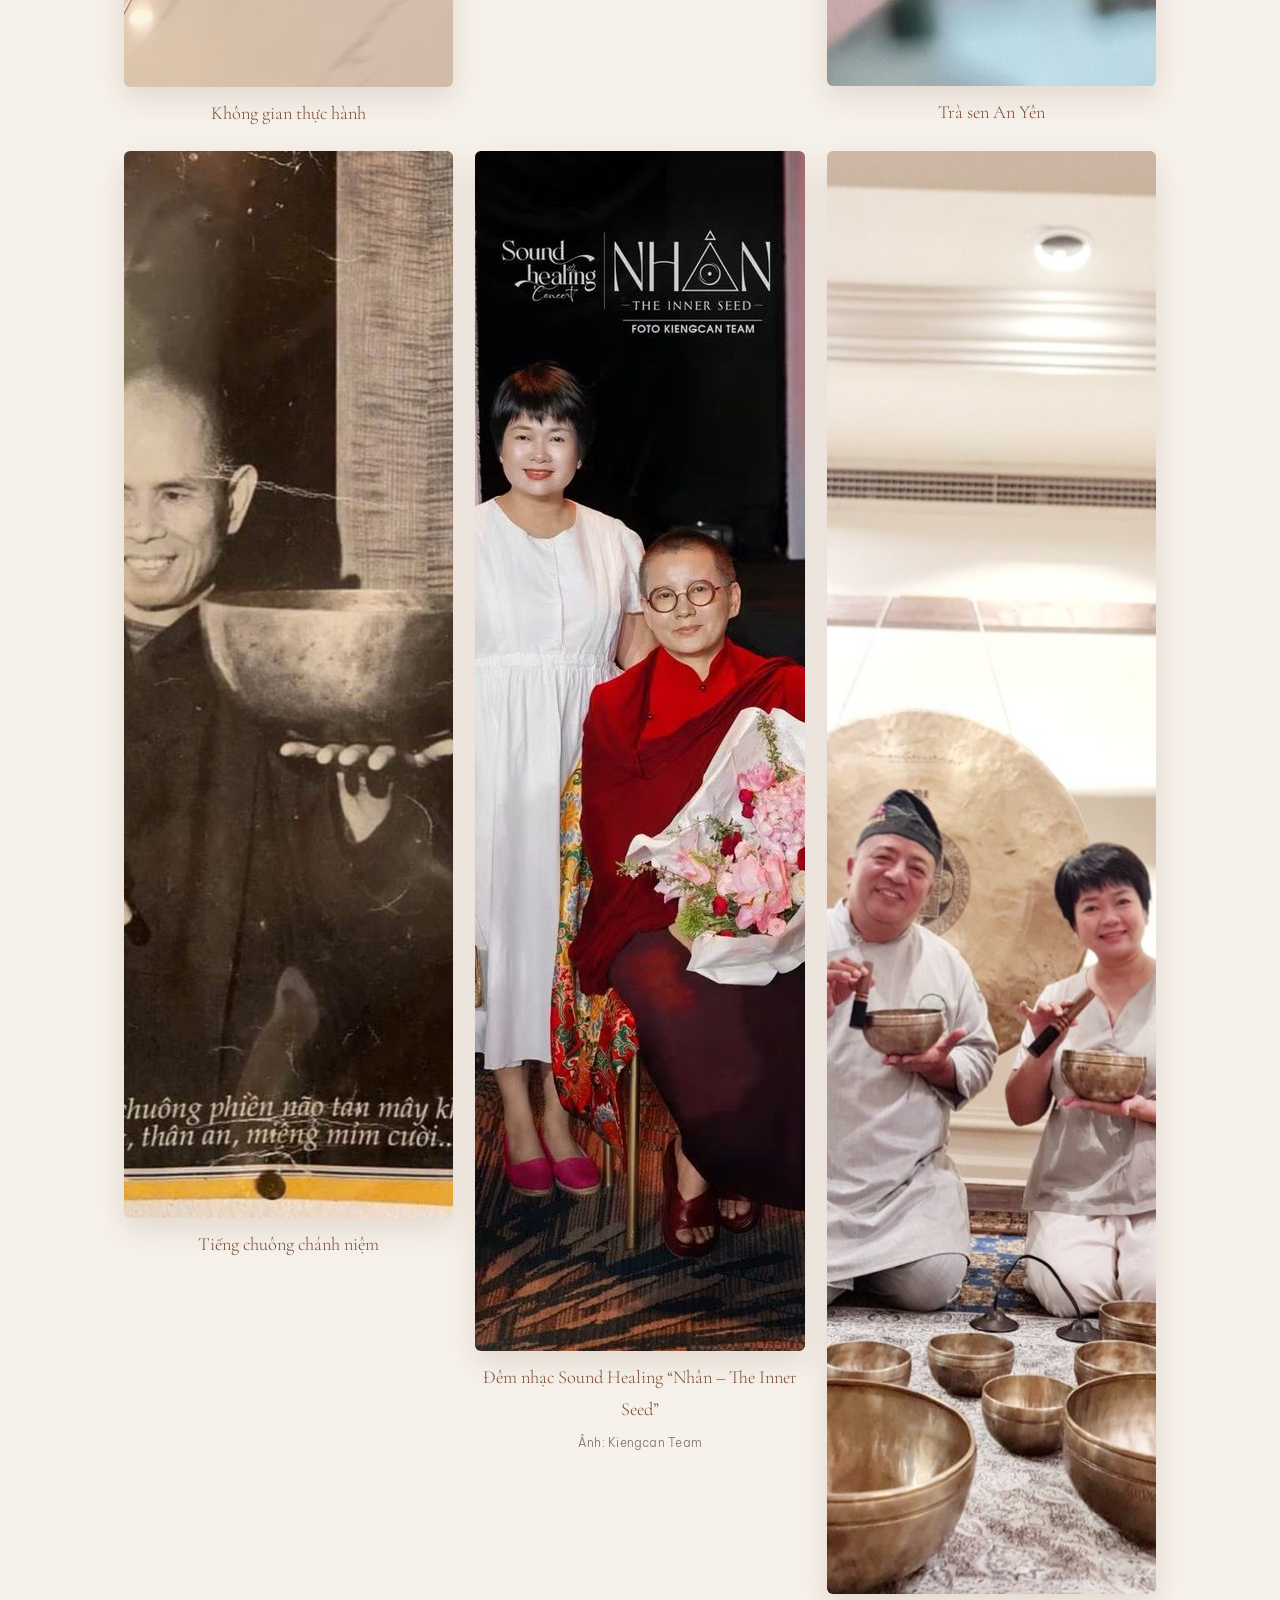
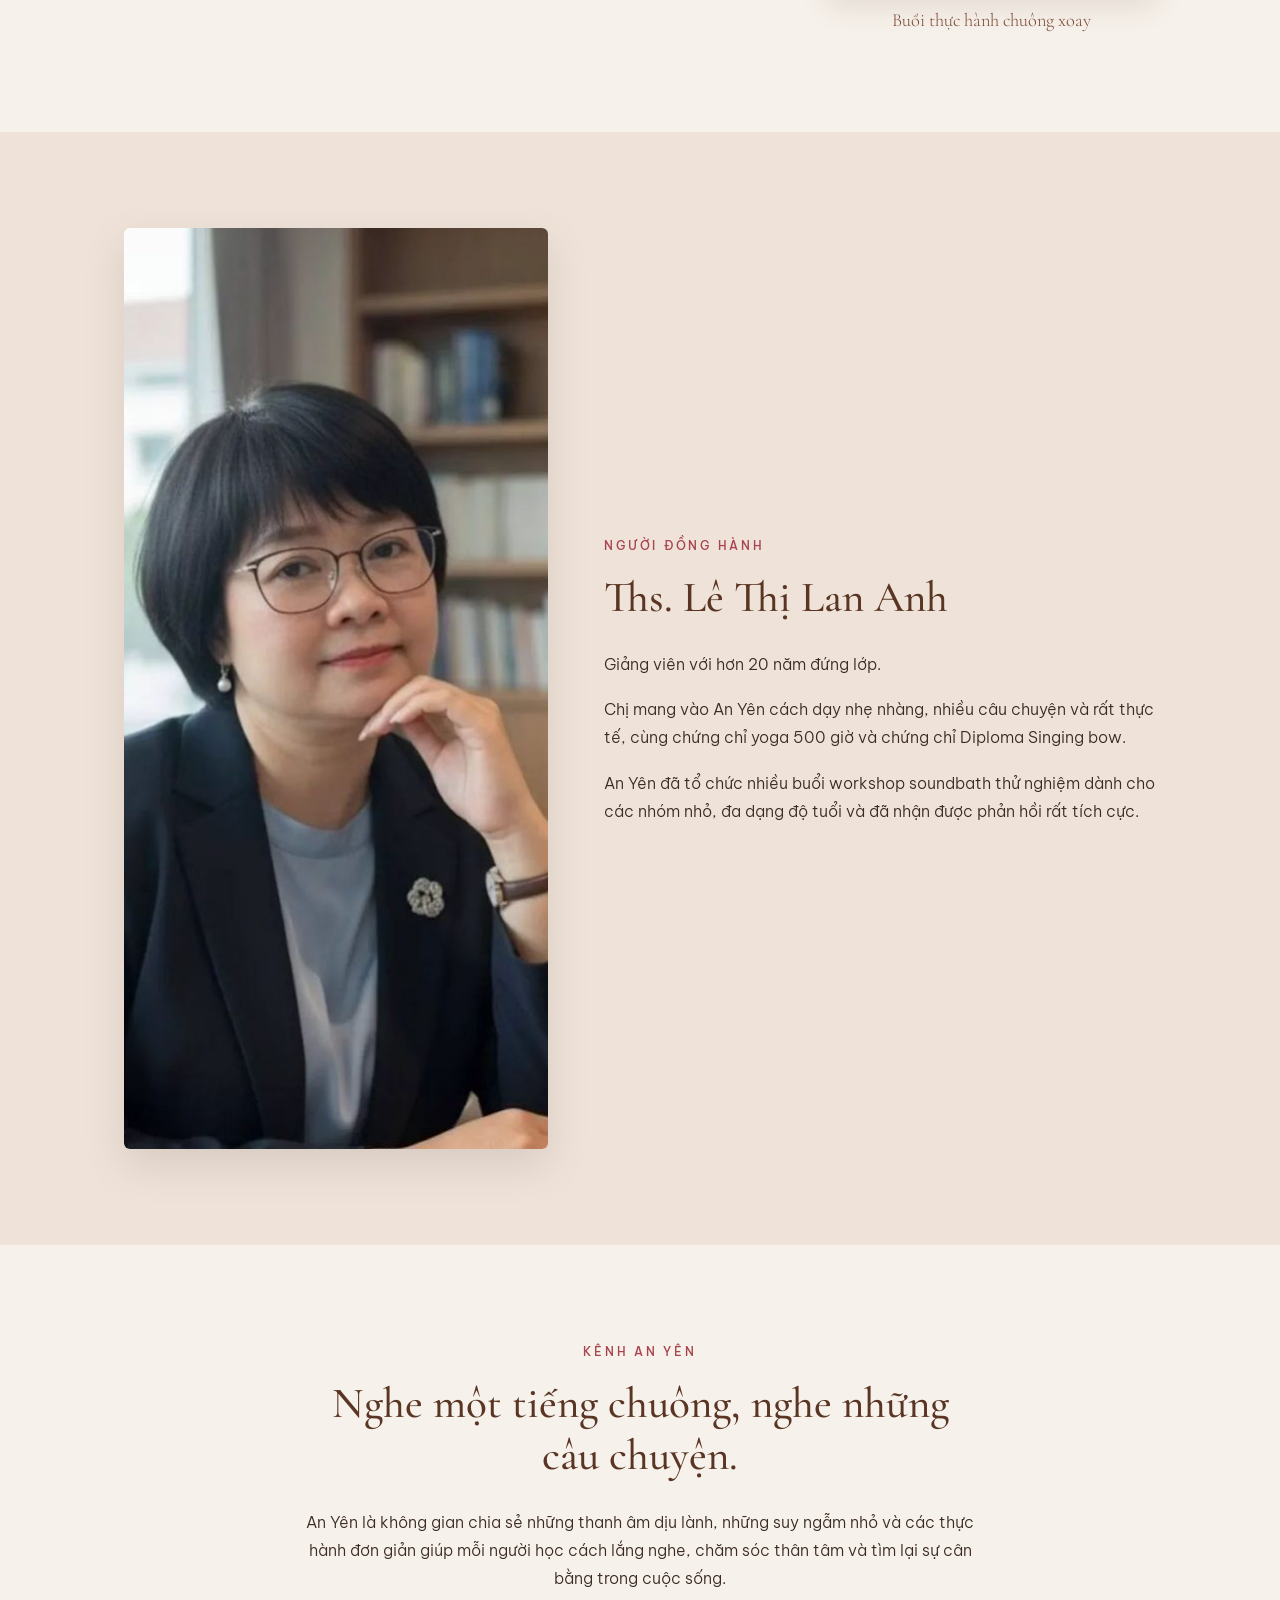
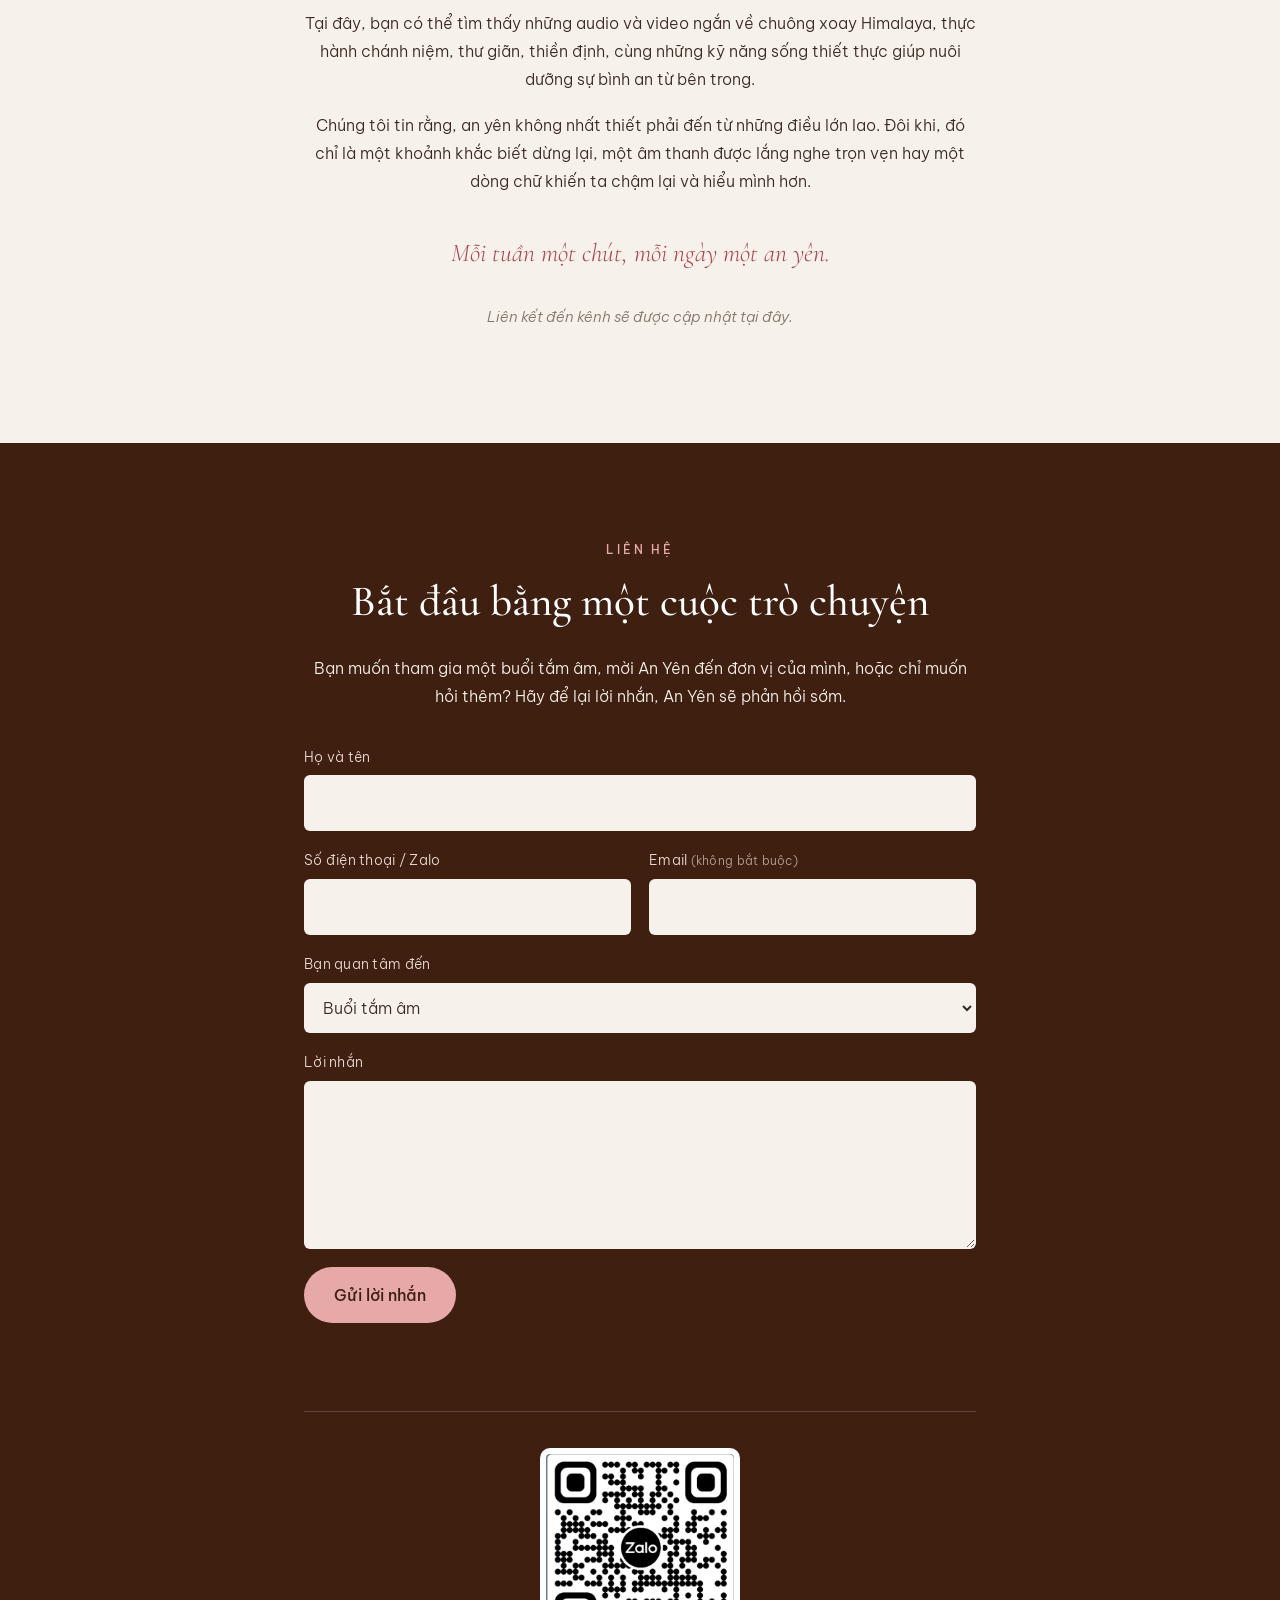
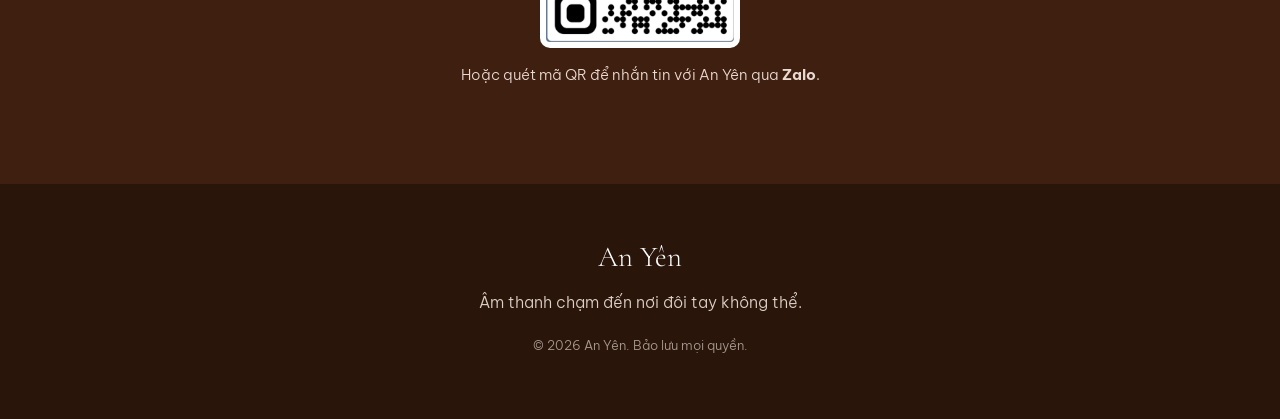
==== commit 43f855de: "Update philosophy pillars: Thiết thực và gần gũi, Ấm áp và bao dung Co-Authored-By: Claude Sonnet 5." ====
--- a/index.html
+++ b/index.html
@@ -55,9 +55,9 @@
       <p>An Yên không phải spa, không phải phòng tập yoga, cũng không phải trung tâm tâm linh. Đây là nơi bạn học cách thở, lắng nghe và điều hòa cảm xúc bằng những phương pháp rõ ràng, dễ áp dụng, có nền tảng khoa học.</p>
       <p>Chúng tôi nói bằng ngôn ngữ đời thường, thực hành bằng những bước nhỏ, và tôn trọng nhịp của từng người.</p>
       <ul class="pillars">
-        <li><strong>Thiết thực</strong><span>Mỗi buổi học đều để lại một điều bạn có thể làm ngay hôm nay.</span></li>
+        <li><strong>Thiết thực và gần gũi</strong><span>Mỗi buổi học không chỉ mang đến kiến thức mà còn gợi mở những thực hành nhỏ, để bạn có thể áp dụng ngay vào cuộc sống hằng ngày.</span></li>
         <li><strong>Khoa học và thực tiễn</strong><span>Kết hợp những nền tảng khoa học từ tâm lý học, khoa học thần kinh và các nghiên cứu đã được công bố với kinh nghiệm thực hành, giảng dạy, mang đến những kiến thức gần gũi, có cơ sở và có thể ứng dụng vào đời sống.</span></li>
-        <li><strong>Ấm áp</strong><span>Không phán xét, không ép buộc, luôn có chỗ cho bạn như chính bạn.</span></li>
+        <li><strong>Ấm áp và bao dung</strong><span>Không phán xét, không áp đặt, không cần phải trở thành một ai khác. An Yên luôn dành cho bạn một không gian đủ an toàn và dịu dàng để được là chính mình.</span></li>
       </ul>
     </div>
   </section>
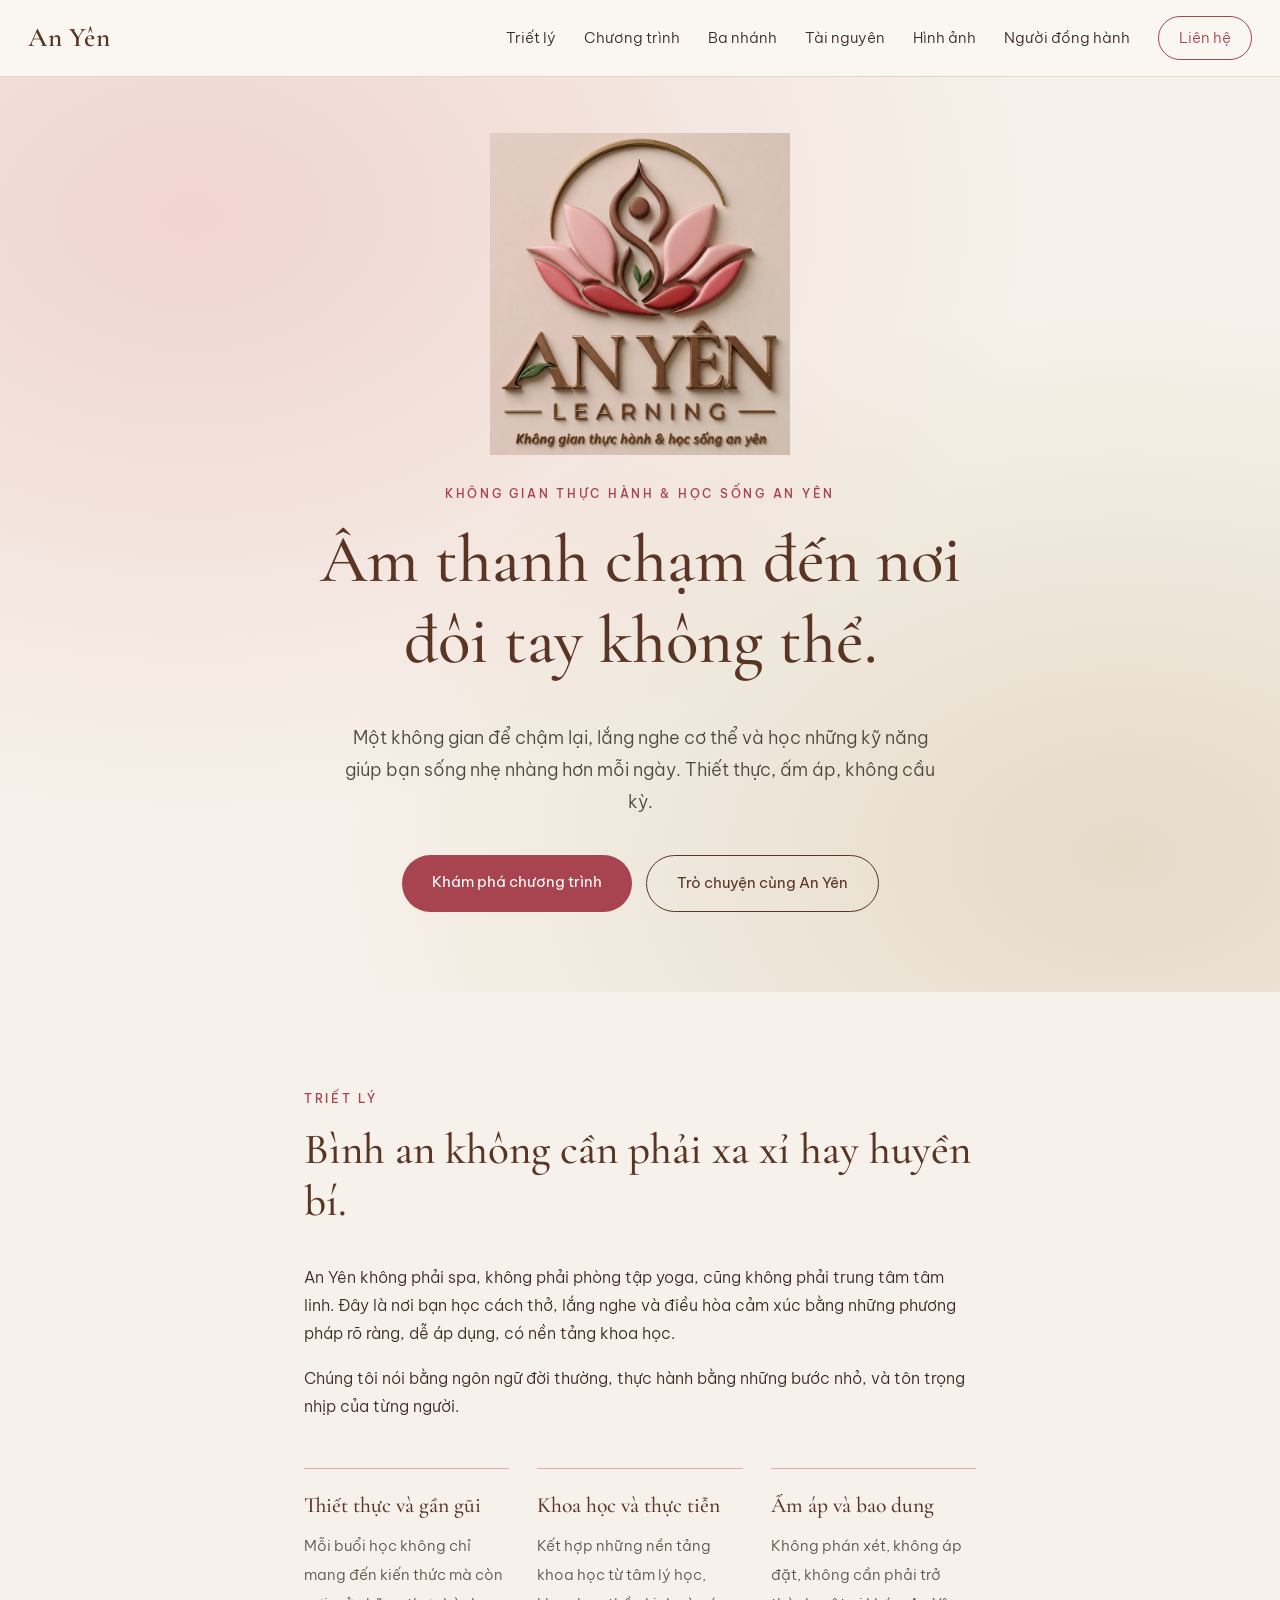
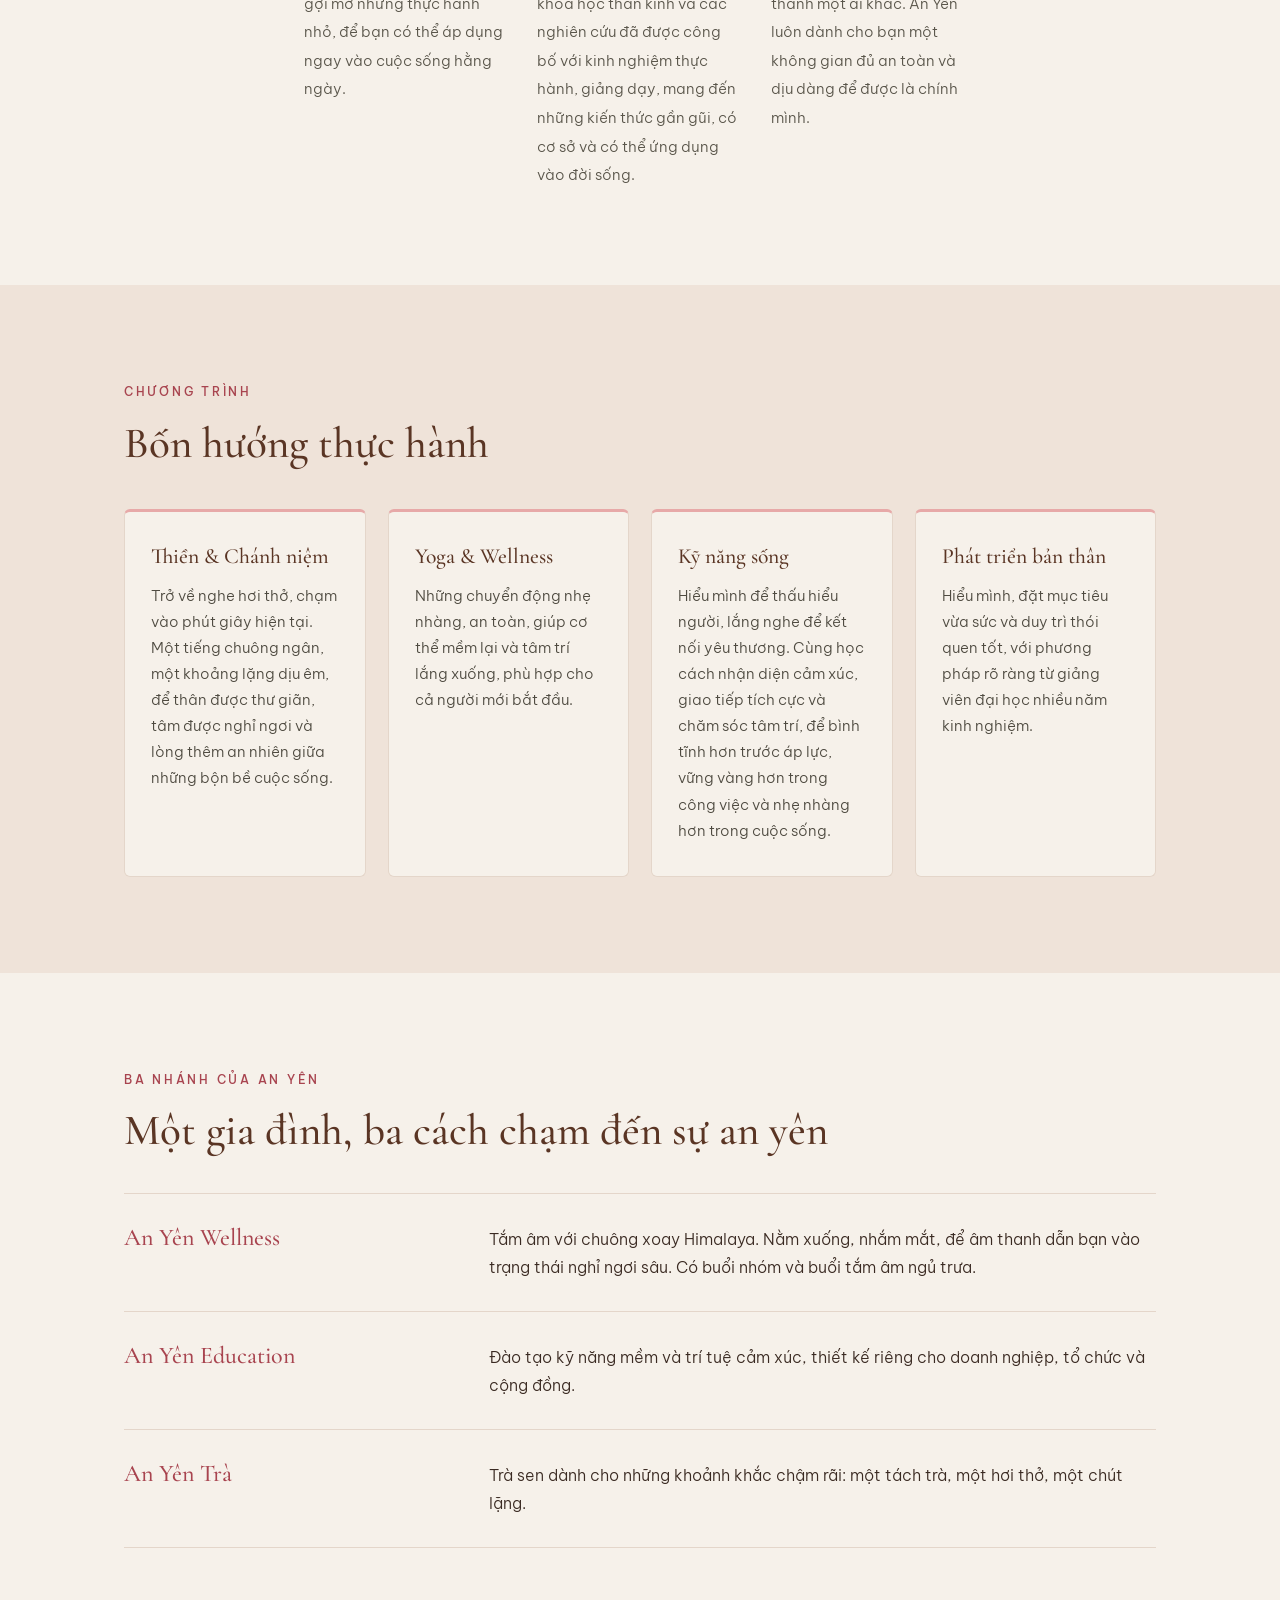
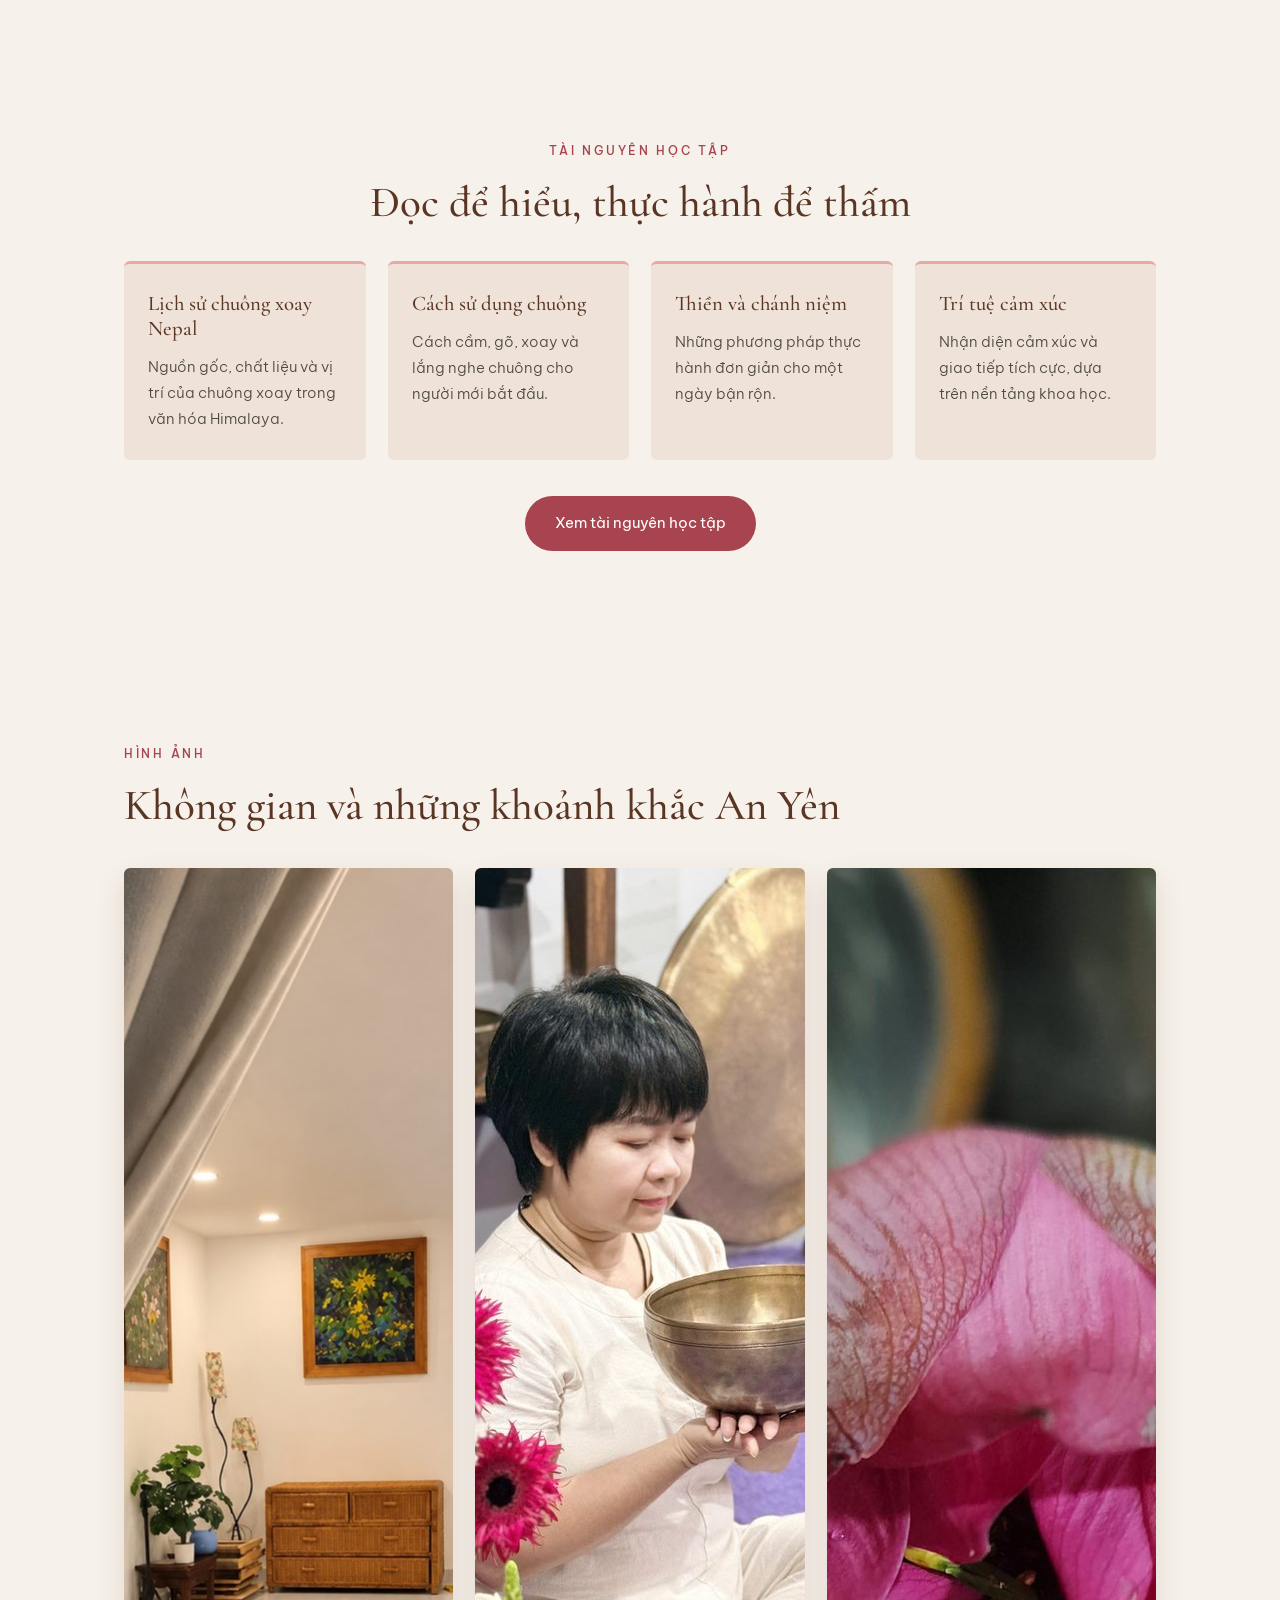
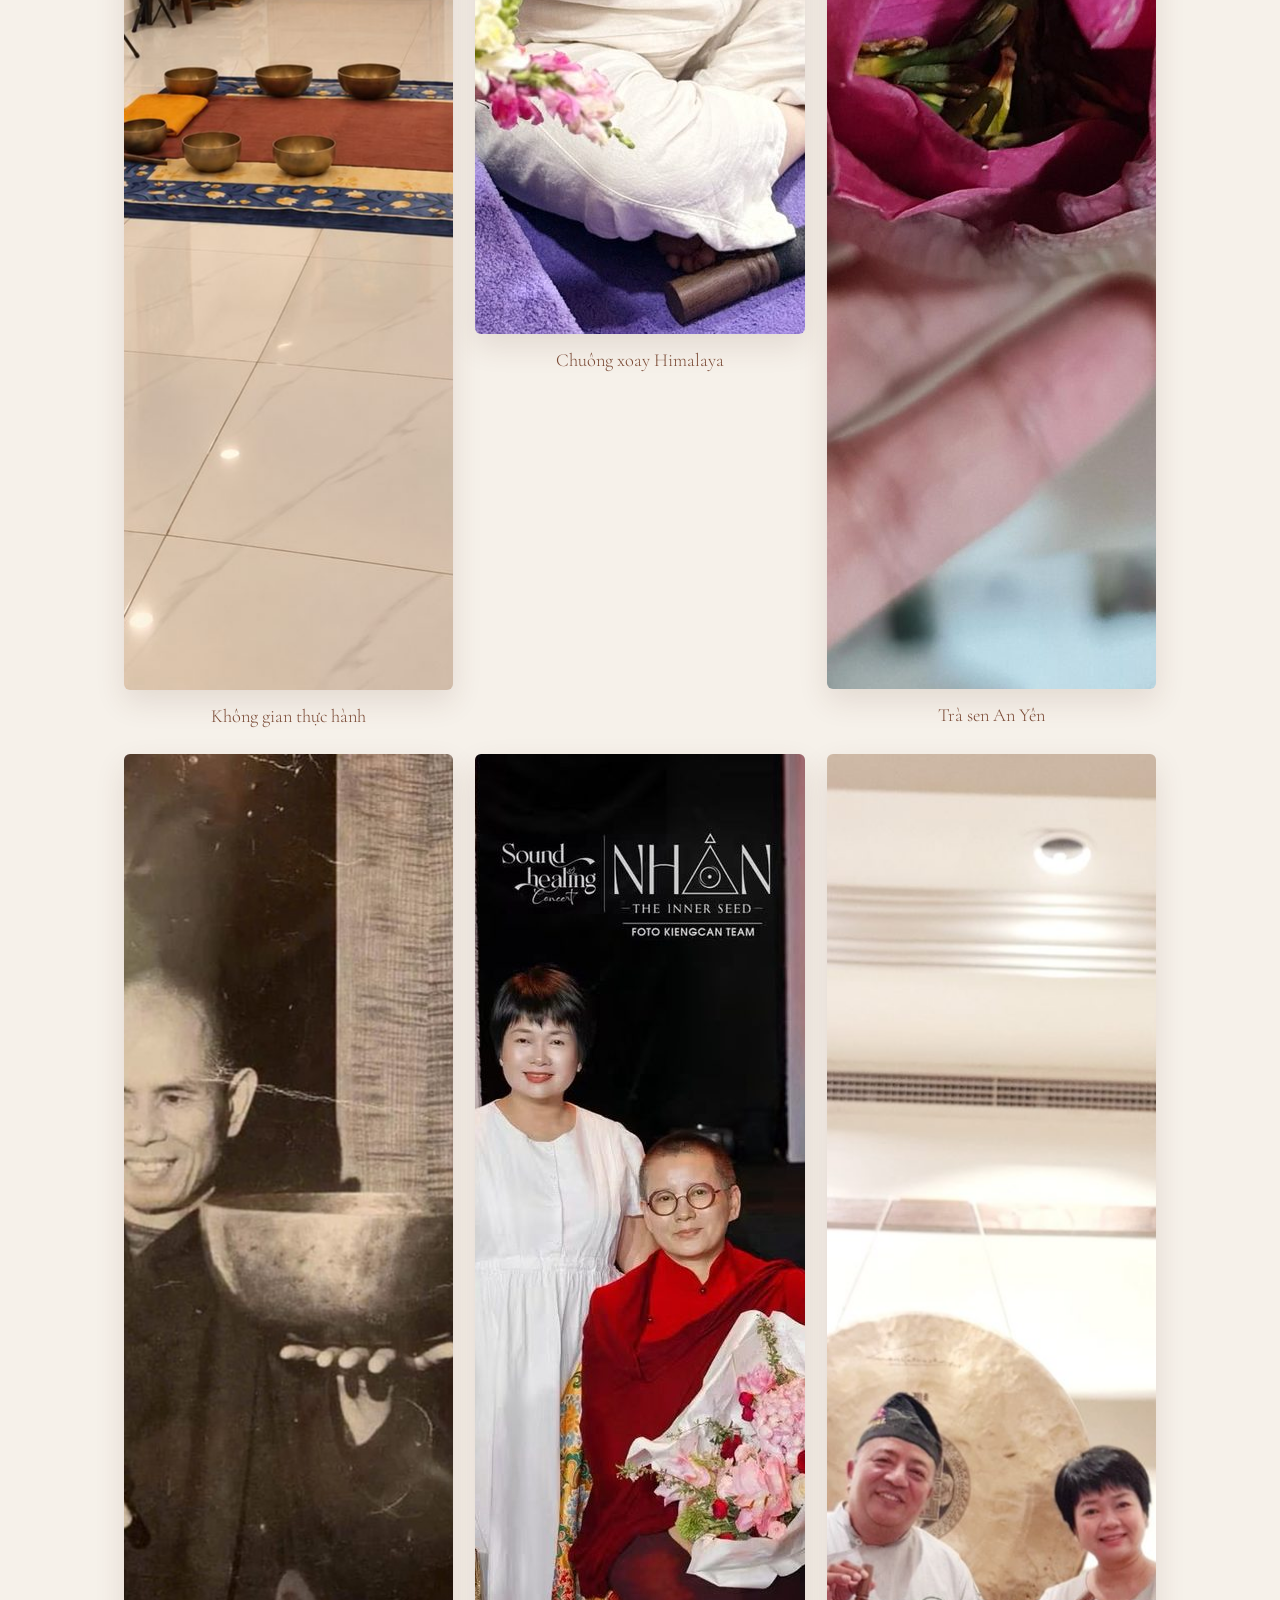
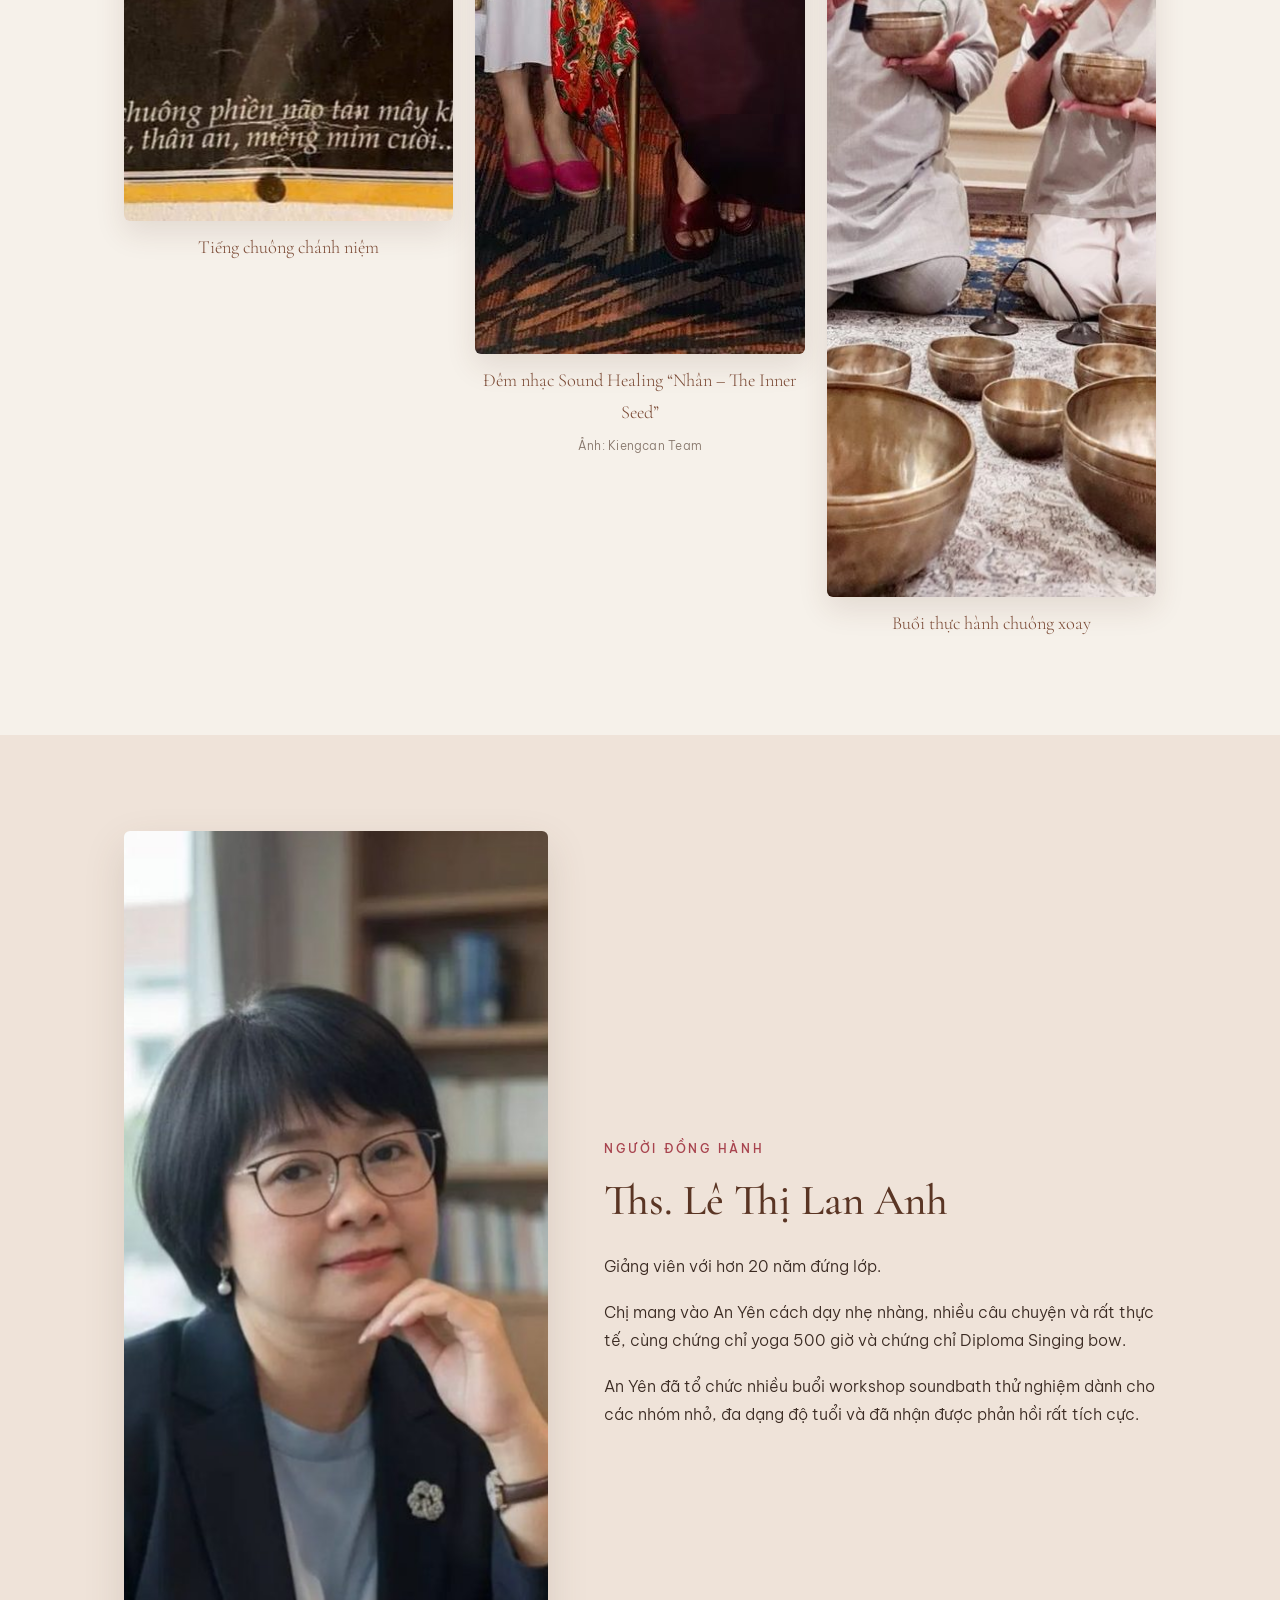
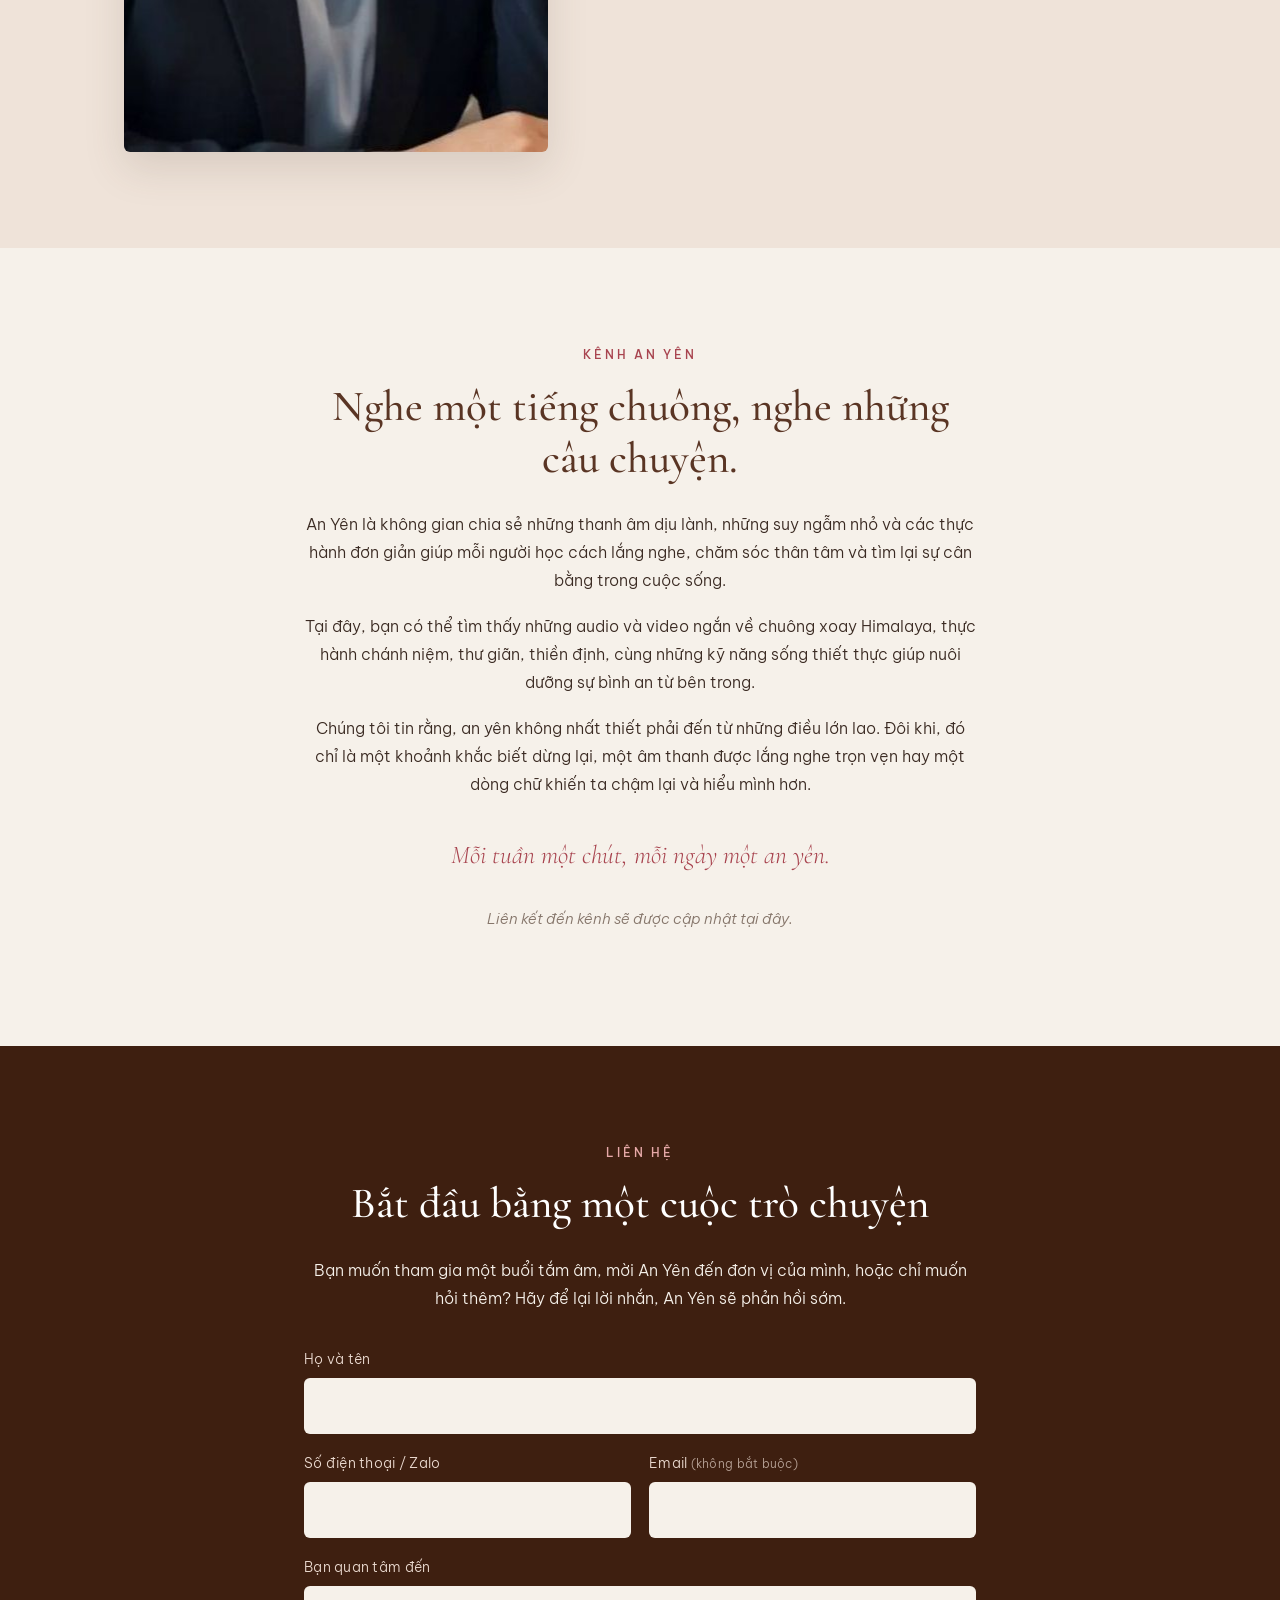
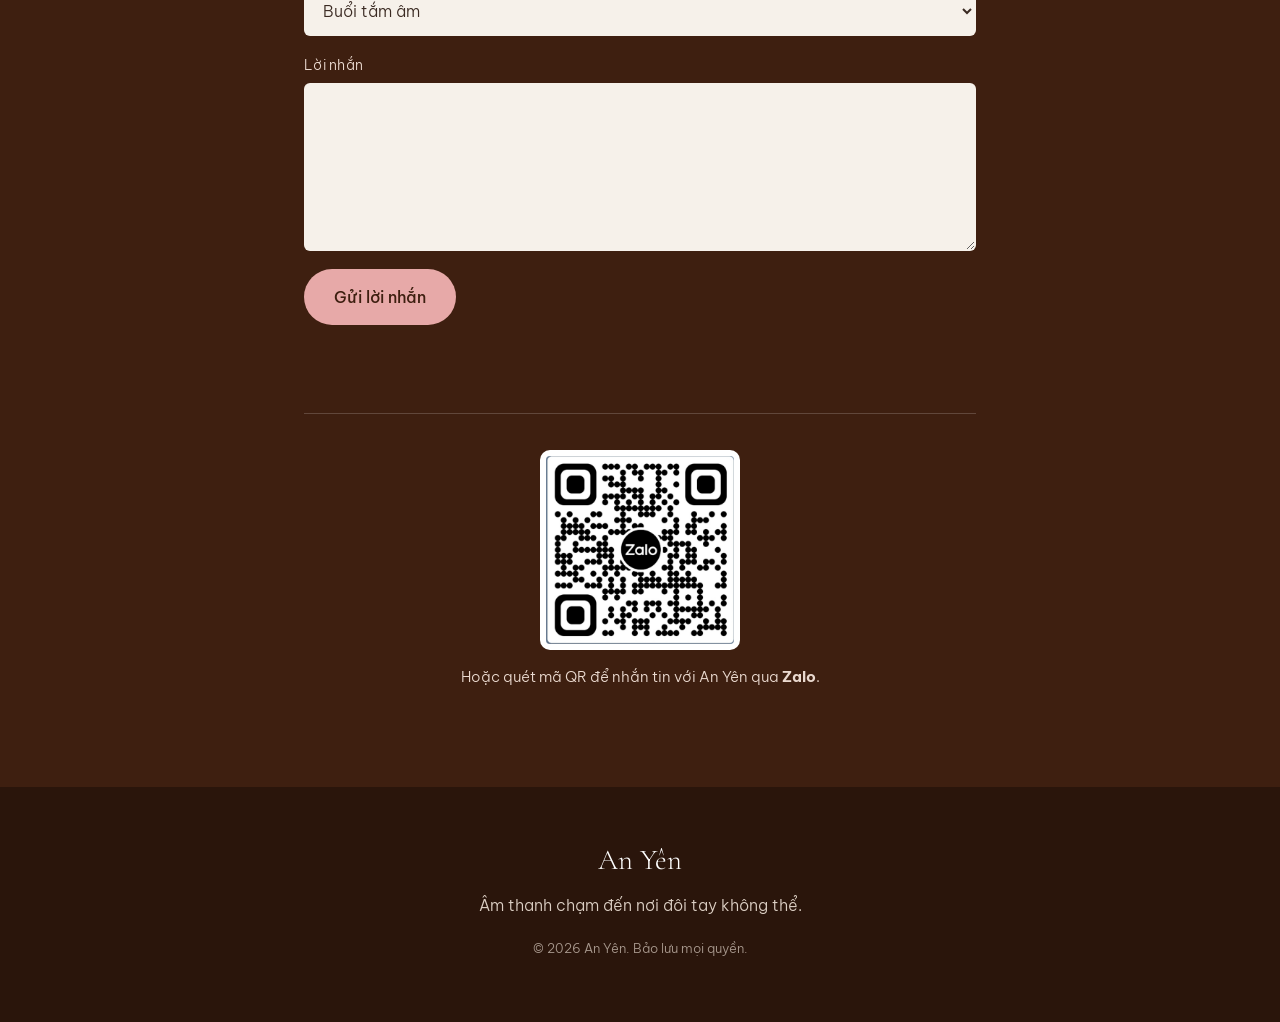
==== commit 407e4700: "Add Tài nguyên học tập hub, home section and article template Co-Authored-By: Claude Sonnet 5.5 <nor" ====
--- a/index.html
+++ b/index.html
@@ -25,6 +25,7 @@
     <a href="#triet-ly">Triết lý</a>
     <a href="#chuong-trinh">Chương trình</a>
     <a href="#nhanh">Ba nhánh</a>
+    <a href="tai-nguyen/">Tài nguyên</a>
     <a href="#hinh-anh">Hình ảnh</a>
     <a href="#nguoi-dong-hanh">Người đồng hành</a>
     <a class="nav-cta" href="#lien-he">Liên hệ</a>
@@ -107,6 +108,21 @@
           <p>Trà sen dành cho những khoảnh khắc chậm rãi: một tách trà, một hơi thở, một chút lặng.</p>
         </div>
       </div>
+    </div>
+  </section>
+
+  <!-- Tài nguyên học tập -->
+  <section id="tai-nguyen" class="section home-resources">
+    <div class="wrap">
+      <p class="eyebrow">Tài nguyên học tập</p>
+      <h2>Đọc để hiểu, thực hành để thấm</h2>
+      <div class="topic-grid">
+        <div class="topic"><h3>Lịch sử chuông xoay Nepal</h3><p>Nguồn gốc, chất liệu và vị trí của chuông xoay trong văn hóa Himalaya.</p></div>
+        <div class="topic"><h3>Cách sử dụng chuông</h3><p>Cách cầm, gõ, xoay và lắng nghe chuông cho người mới bắt đầu.</p></div>
+        <div class="topic"><h3>Thiền và chánh niệm</h3><p>Những phương pháp thực hành đơn giản cho một ngày bận rộn.</p></div>
+        <div class="topic"><h3>Trí tuệ cảm xúc</h3><p>Nhận diện cảm xúc và giao tiếp tích cực, dựa trên nền tảng khoa học.</p></div>
+      </div>
+      <a class="btn btn-primary" href="tai-nguyen/">Xem tài nguyên học tập</a>
     </div>
   </section>
 
--- a/style.css
+++ b/style.css
@@ -181,3 +181,32 @@
 .qr-block img { width: 200px; height: 200px; border-radius: 10px; background: #fff; padding: 6px; }
 .qr-block p { margin: 0; font-size: .95rem; color: #ead9cf; }
 .channel-motto { font-family: var(--serif); font-size: 1.6rem; font-style: italic; color: var(--rose-deep); margin-top: 1.4em; }
+
+/* Resources hub & articles */
+.page-hero { padding: 80px 24px 56px; text-align: center; background: radial-gradient(ellipse at 15% 10%, rgba(231,169,168,.35), transparent 55%), var(--warm-white); }
+.page-hero .lead { margin: 0 auto; max-width: 600px; color: #4a463d; }
+.page-hero h1 { font-size: clamp(2rem, 5vw, 3.2rem); }
+.topic-grid { display: grid; grid-template-columns: repeat(4, 1fr); gap: 22px; margin-top: 32px; }
+.topic { padding: 28px 24px; background: var(--cream); border-radius: 6px; border-top: 3px solid var(--rose); }
+.topic h3 { font-size: 1.3rem; }
+.topic p { margin: 0; font-size: .93rem; color: #4f4b41; }
+.posts-section { background: var(--cream); }
+.post-list { display: grid; gap: 18px; margin-top: 24px; }
+.post-card { display: block; padding: 24px 26px; background: var(--warm-white); border: 1px solid var(--line); border-radius: 6px; text-decoration: none; }
+.post-card:hover { box-shadow: 0 10px 26px rgba(90,53,36,.1); }
+.post-card .tag { font-size: .75rem; letter-spacing: .18em; text-transform: uppercase; color: var(--rose-deep); }
+.post-card h3 { margin: .3em 0 .3em; }
+.post-card p { margin: 0; font-size: .95rem; color: #4f4b41; }
+.home-resources { background: var(--warm-white); text-align: center; }
+.home-resources .topic-grid { text-align: left; }
+.home-resources .btn { margin-top: 36px; }
+.nav a[aria-current="page"] { color: var(--rose-deep); }
+.article { padding-top: 56px; padding-bottom: 72px; }
+.article h1 { font-size: clamp(2rem, 5vw, 3rem); }
+.article h2 { margin-top: 1.6em; font-size: clamp(1.5rem, 3.5vw, 2rem); }
+.article .meta { color: var(--muted); font-size: .9rem; margin-bottom: 2em; }
+.article p, .article li { font-size: 1.05rem; line-height: 1.85; }
+.back-link { display: inline-block; margin-bottom: 1.6em; font-size: .9rem; color: var(--rose-deep); text-decoration: none; }
+.refs { font-size: .9rem; color: #5a564b; padding-left: 1.2em; }
+@media (max-width: 960px) { .topic-grid { grid-template-columns: repeat(2, 1fr); } }
+@media (max-width: 720px) { .topic-grid { grid-template-columns: 1fr; } }
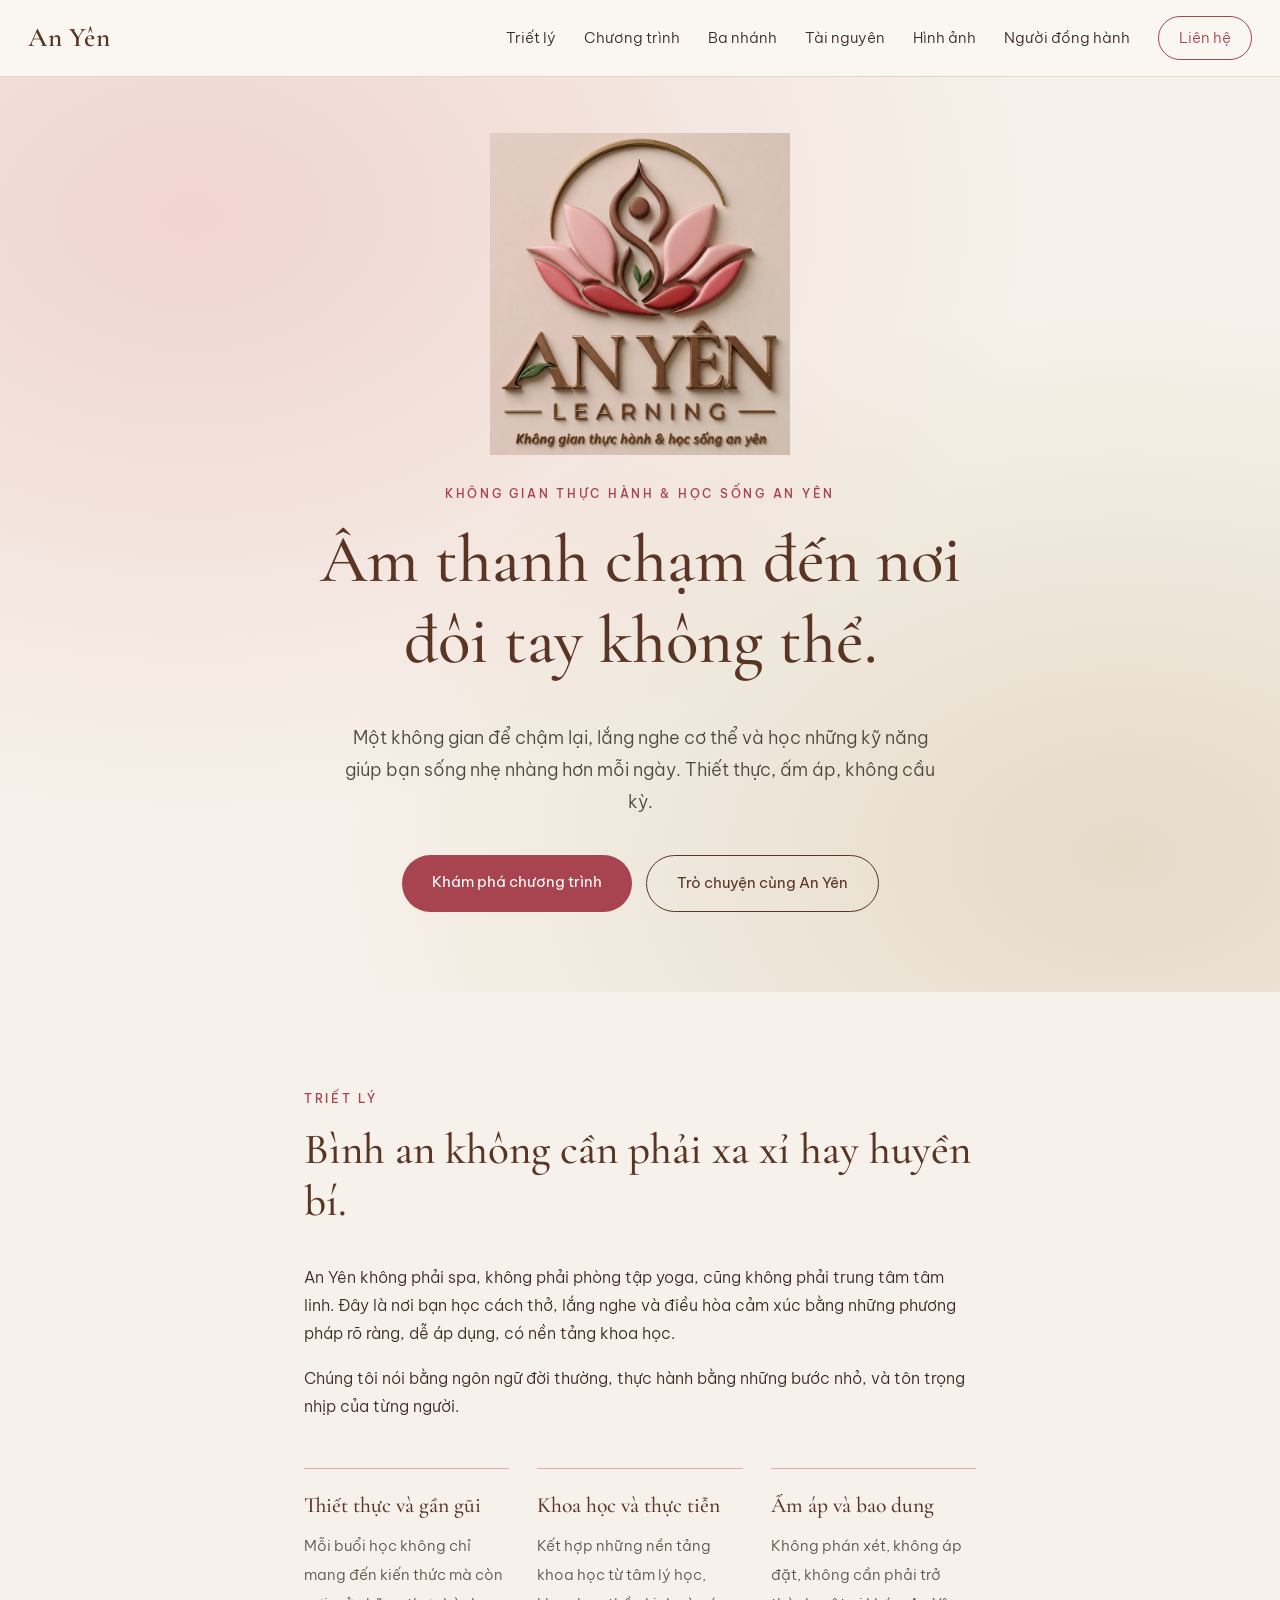
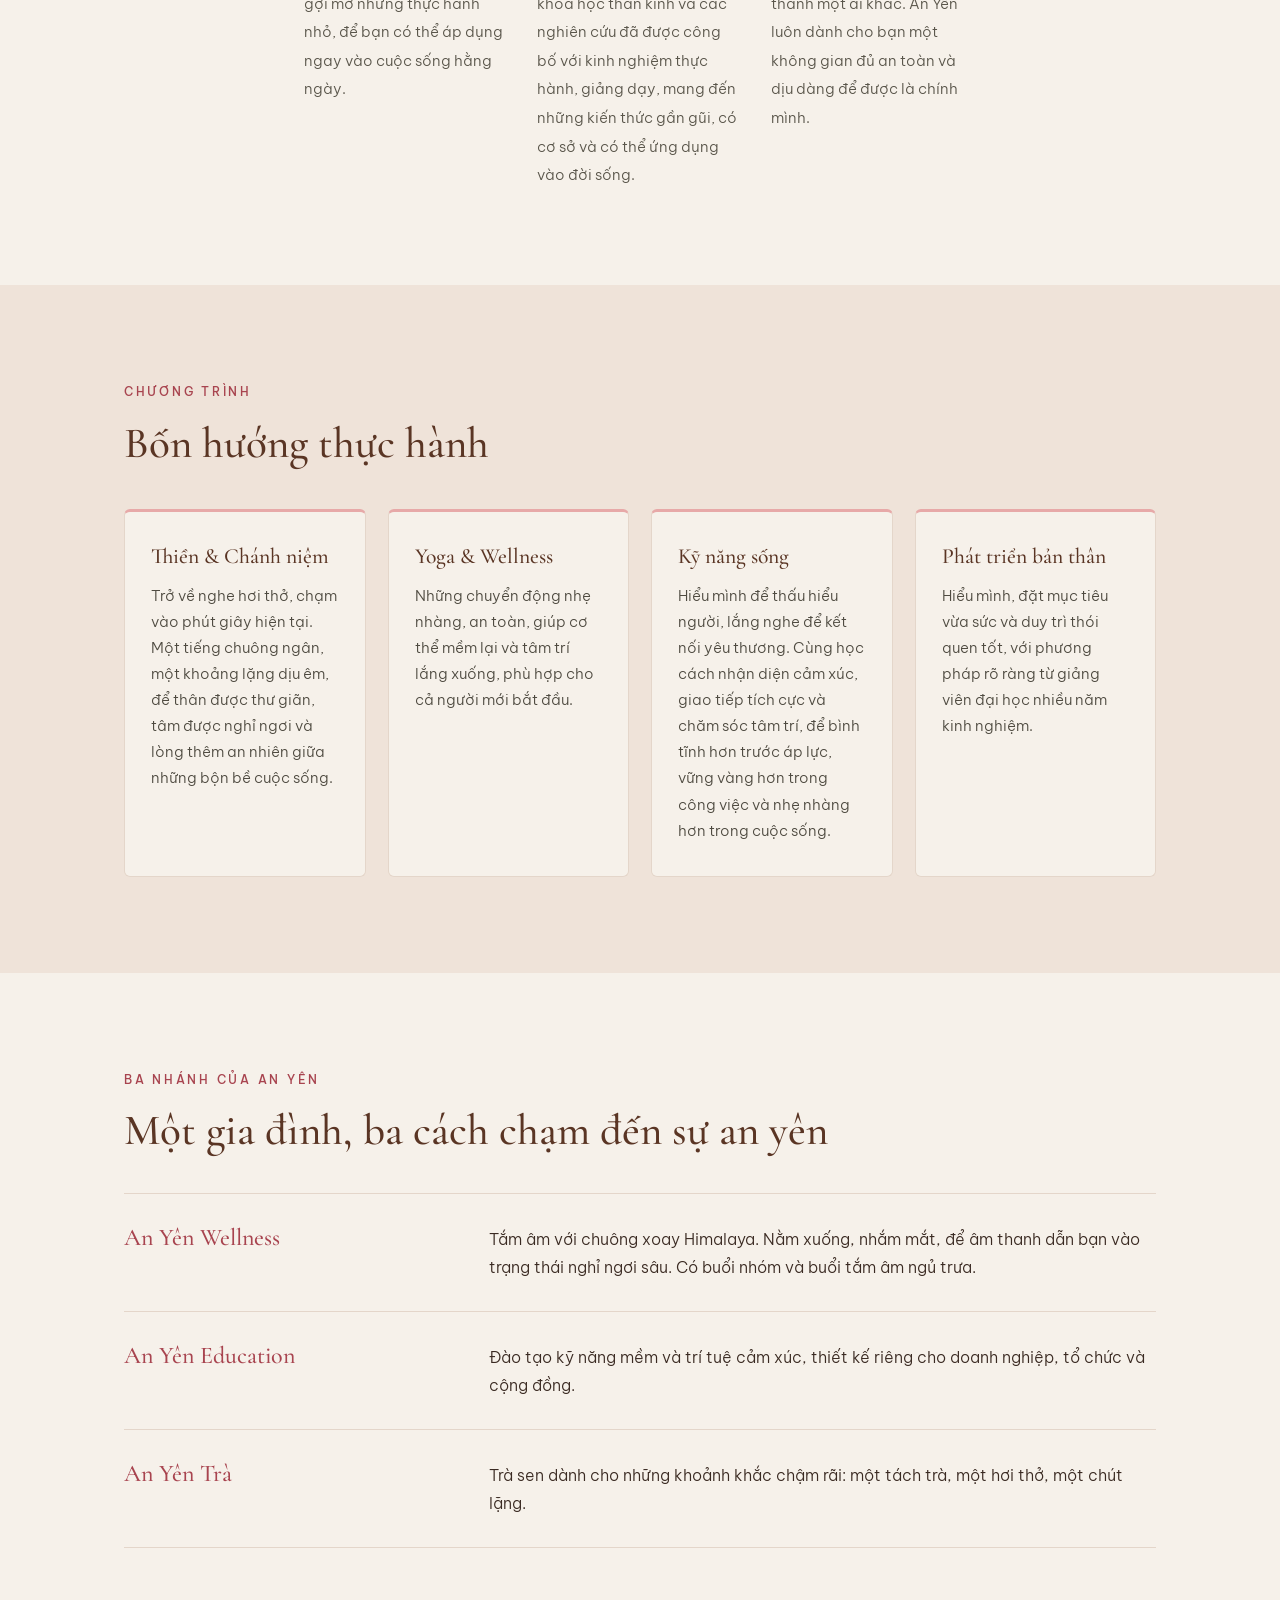
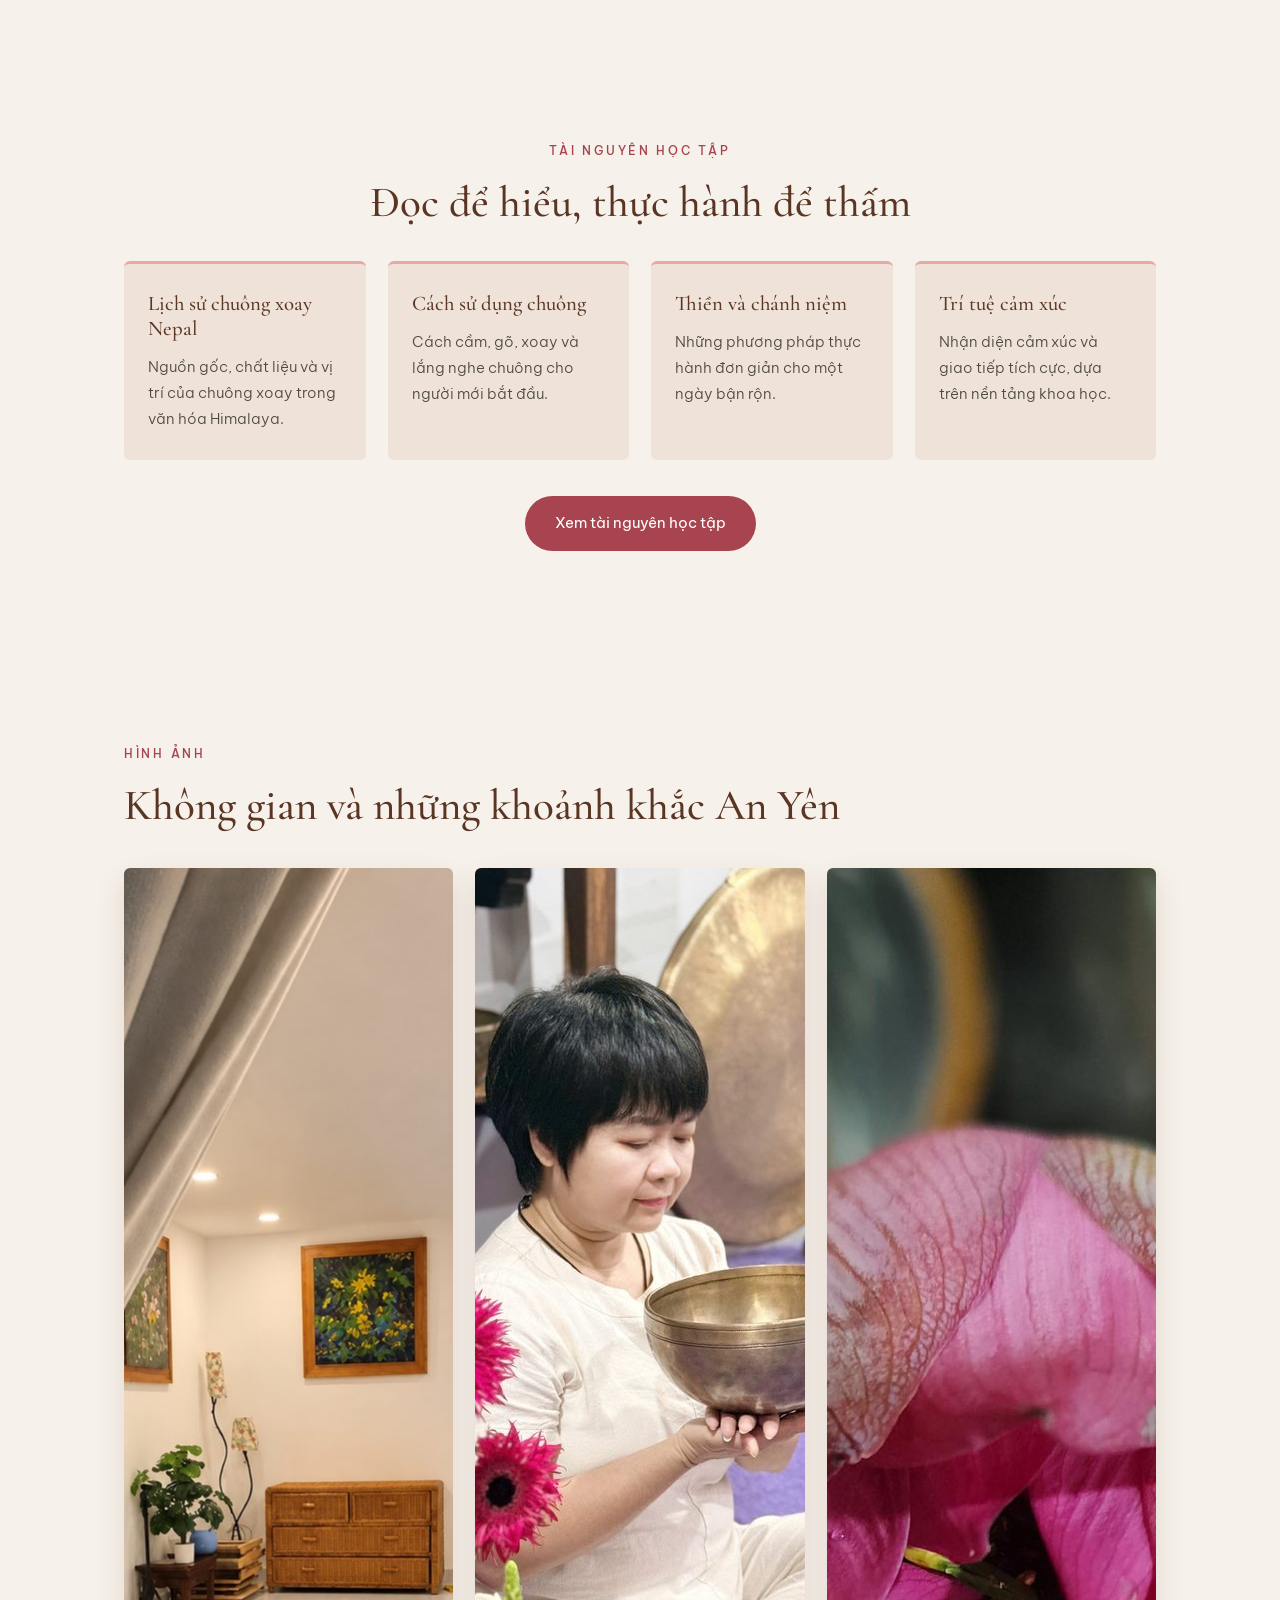
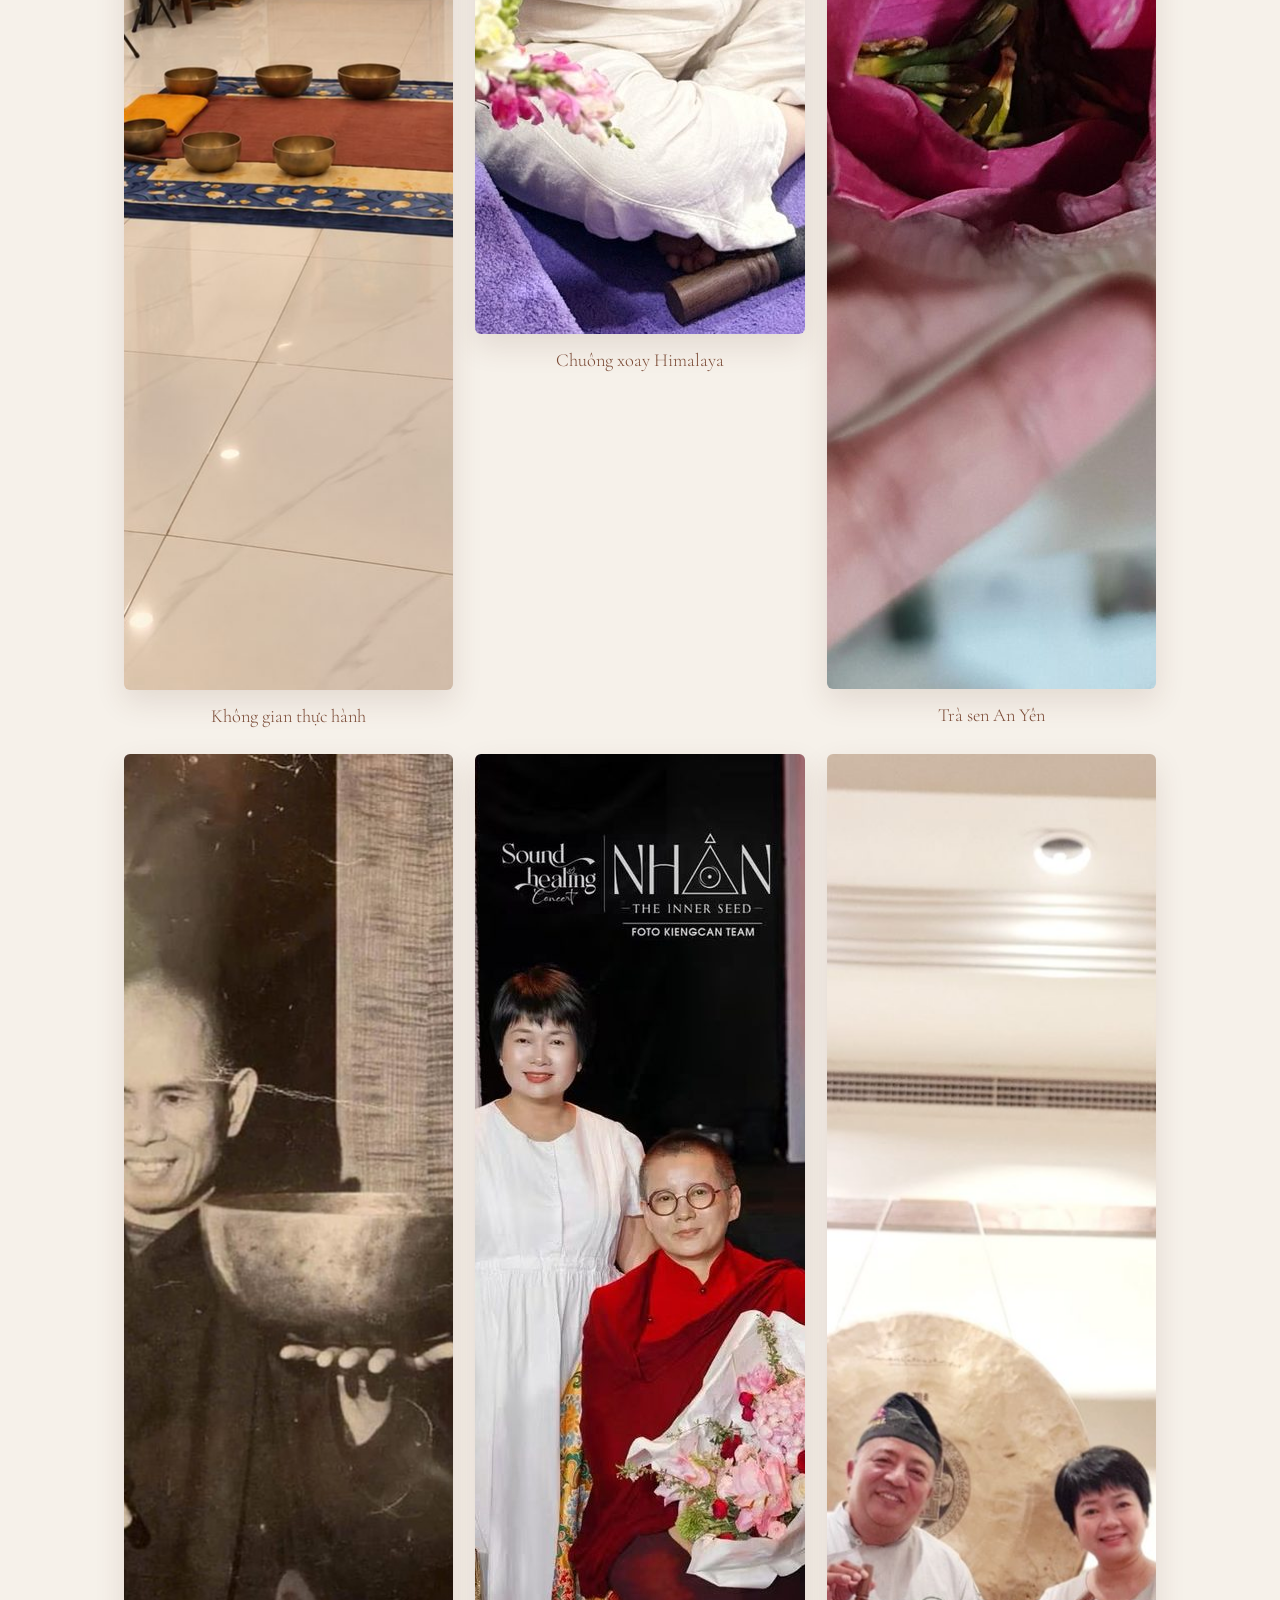
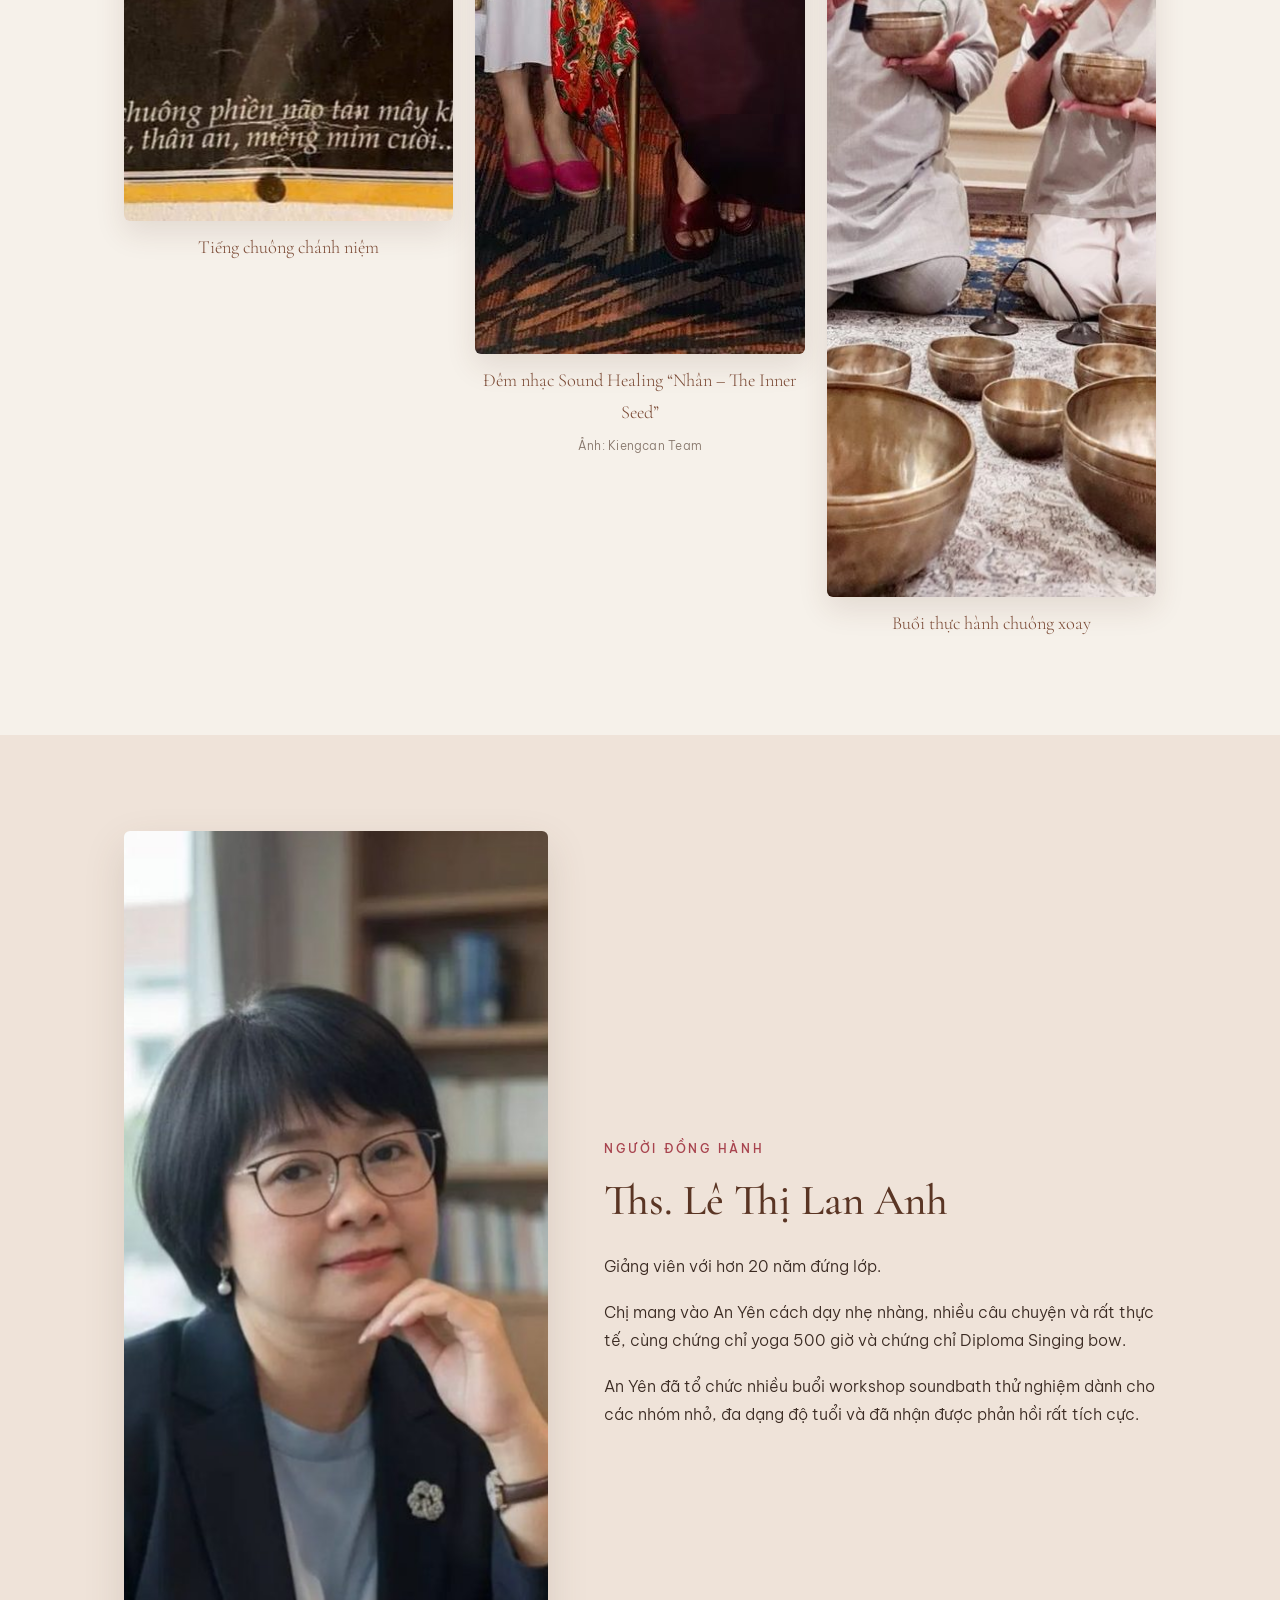
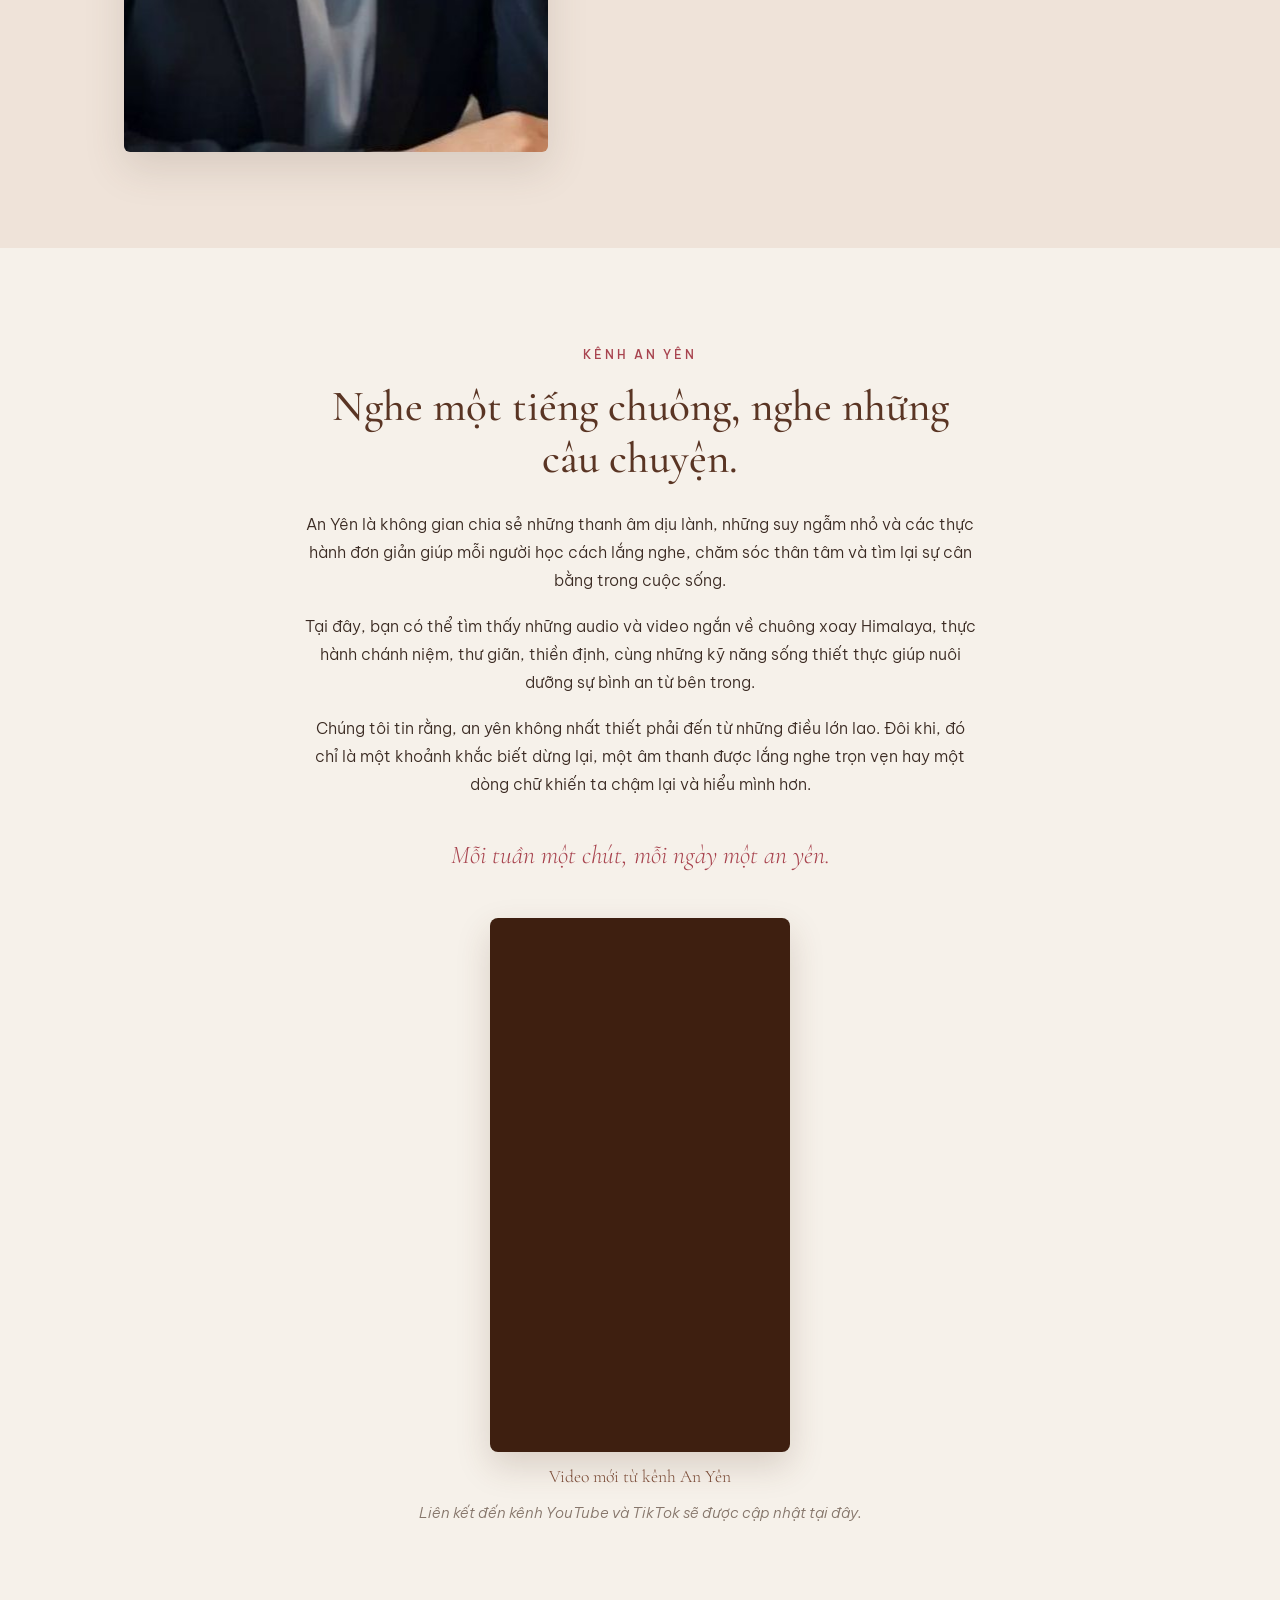
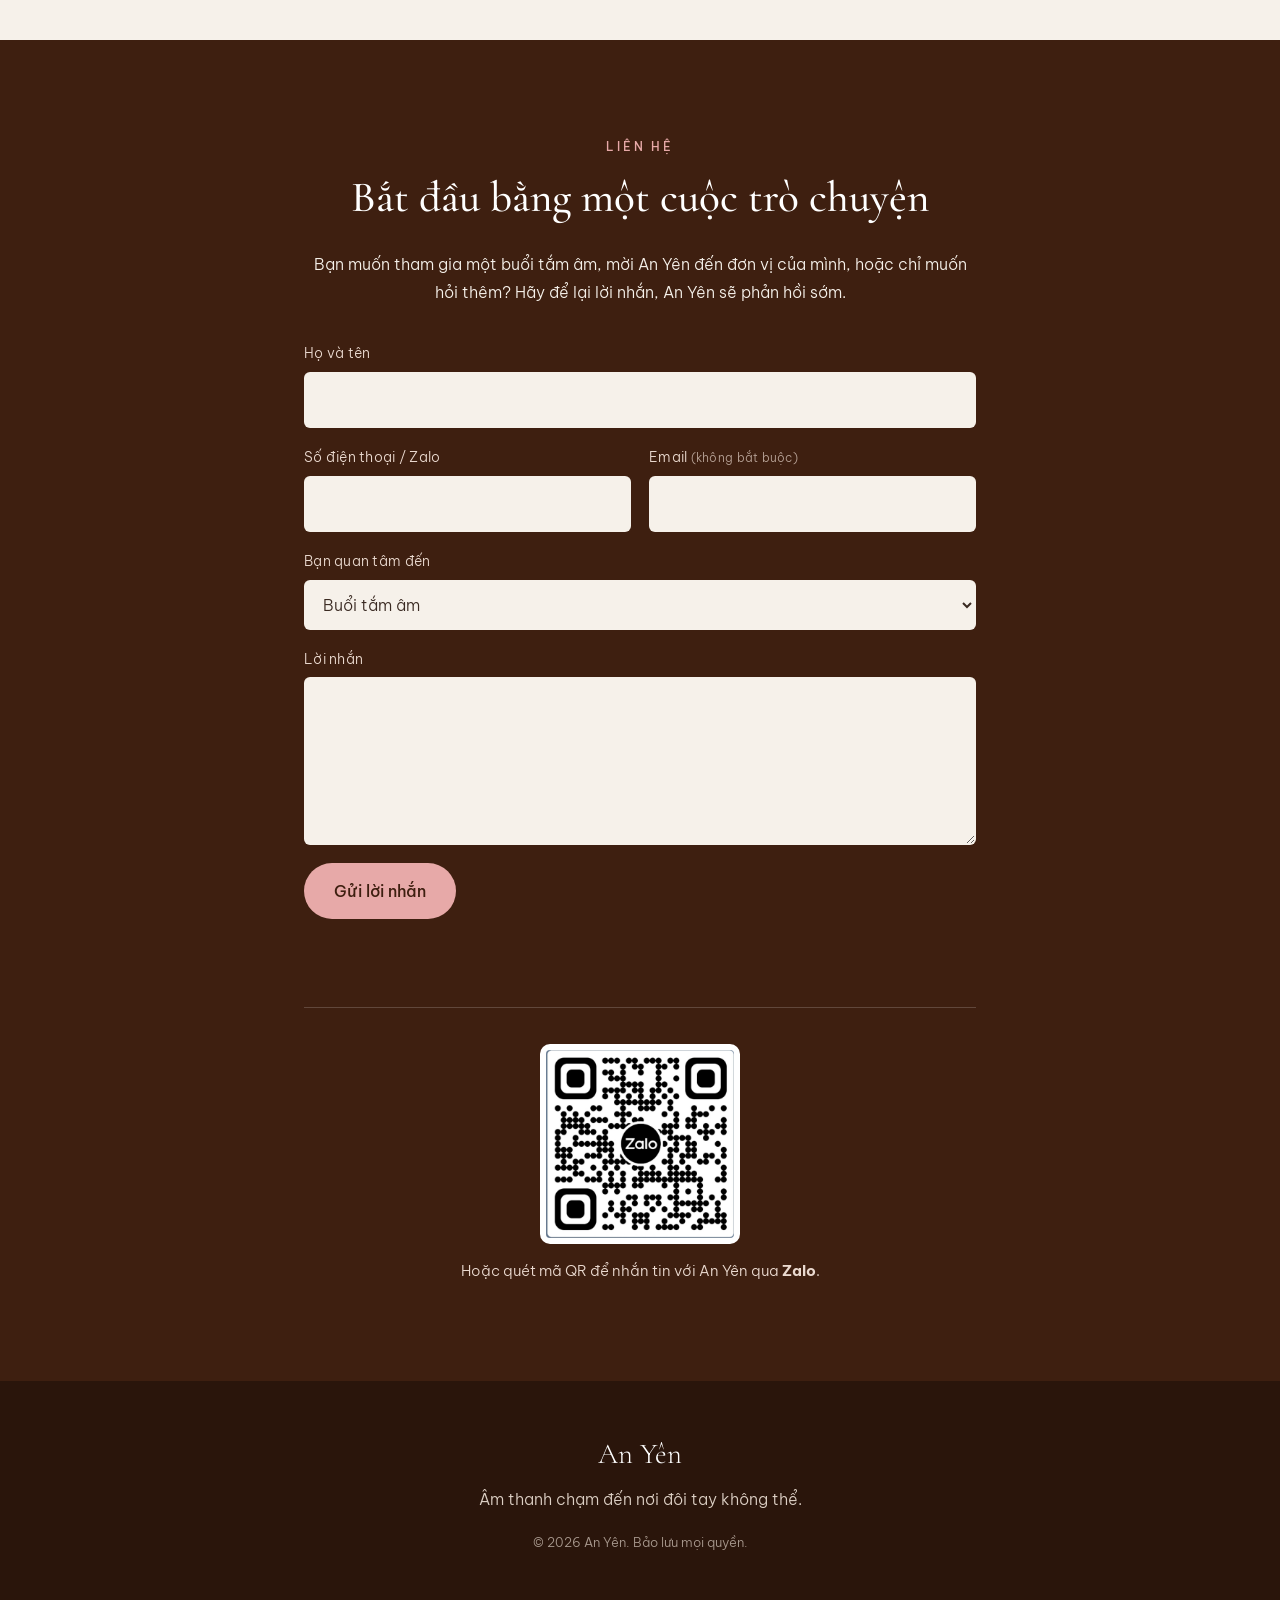
==== commit 6e89e04e: "Embed first YouTube Short in Kênh An Yên section Co-Authored-By: Claude Sonnet 5.5 <noreply@anthropi" ====
--- a/index.html
+++ b/index.html
@@ -183,7 +183,15 @@
       <p>Tại đây, bạn có thể tìm thấy những audio và video ngắn về chuông xoay Himalaya, thực hành chánh niệm, thư giãn, thiền định, cùng những kỹ năng sống thiết thực giúp nuôi dưỡng sự bình an từ bên trong.</p>
       <p>Chúng tôi tin rằng, an yên không nhất thiết phải đến từ những điều lớn lao. Đôi khi, đó chỉ là một khoảnh khắc biết dừng lại, một âm thanh được lắng nghe trọn vẹn hay một dòng chữ khiến ta chậm lại và hiểu mình hơn.</p>
       <p class="channel-motto">Mỗi tuần một chút, mỗi ngày một an yên.</p>
-      <p class="muted">Liên kết đến kênh sẽ được cập nhật tại đây.</p>
+      <div class="video-row">
+        <figure class="video-card">
+          <div class="video-frame">
+            <iframe src="https://www.youtube-nocookie.com/embed/xoZICOoYcsc" title="Video từ kênh An Yên" loading="lazy" allow="accelerometer; encrypted-media; gyroscope; picture-in-picture" allowfullscreen referrerpolicy="strict-origin-when-cross-origin"></iframe>
+          </div>
+          <figcaption>Video mới từ kênh An Yên</figcaption>
+        </figure>
+      </div>
+      <p class="muted">Liên kết đến kênh YouTube và TikTok sẽ được cập nhật tại đây.</p>
     </div>
   </section>
 
--- a/style.css
+++ b/style.css
@@ -210,3 +210,10 @@
 .refs { font-size: .9rem; color: #5a564b; padding-left: 1.2em; }
 @media (max-width: 960px) { .topic-grid { grid-template-columns: repeat(2, 1fr); } }
 @media (max-width: 720px) { .topic-grid { grid-template-columns: 1fr; } }
+
+/* Video embeds */
+.video-row { display: flex; flex-wrap: wrap; justify-content: center; gap: 24px; margin: 40px 0 8px; }
+.video-card { margin: 0; width: min(300px, 100%); }
+.video-frame { position: relative; aspect-ratio: 9 / 16; border-radius: 8px; overflow: hidden; background: var(--cocoa); box-shadow: 0 14px 34px rgba(90,53,36,.18); }
+.video-frame iframe { position: absolute; inset: 0; width: 100%; height: 100%; border: 0; }
+.video-card figcaption { margin-top: 10px; font-family: var(--serif); font-size: 1.1rem; color: var(--brown); }
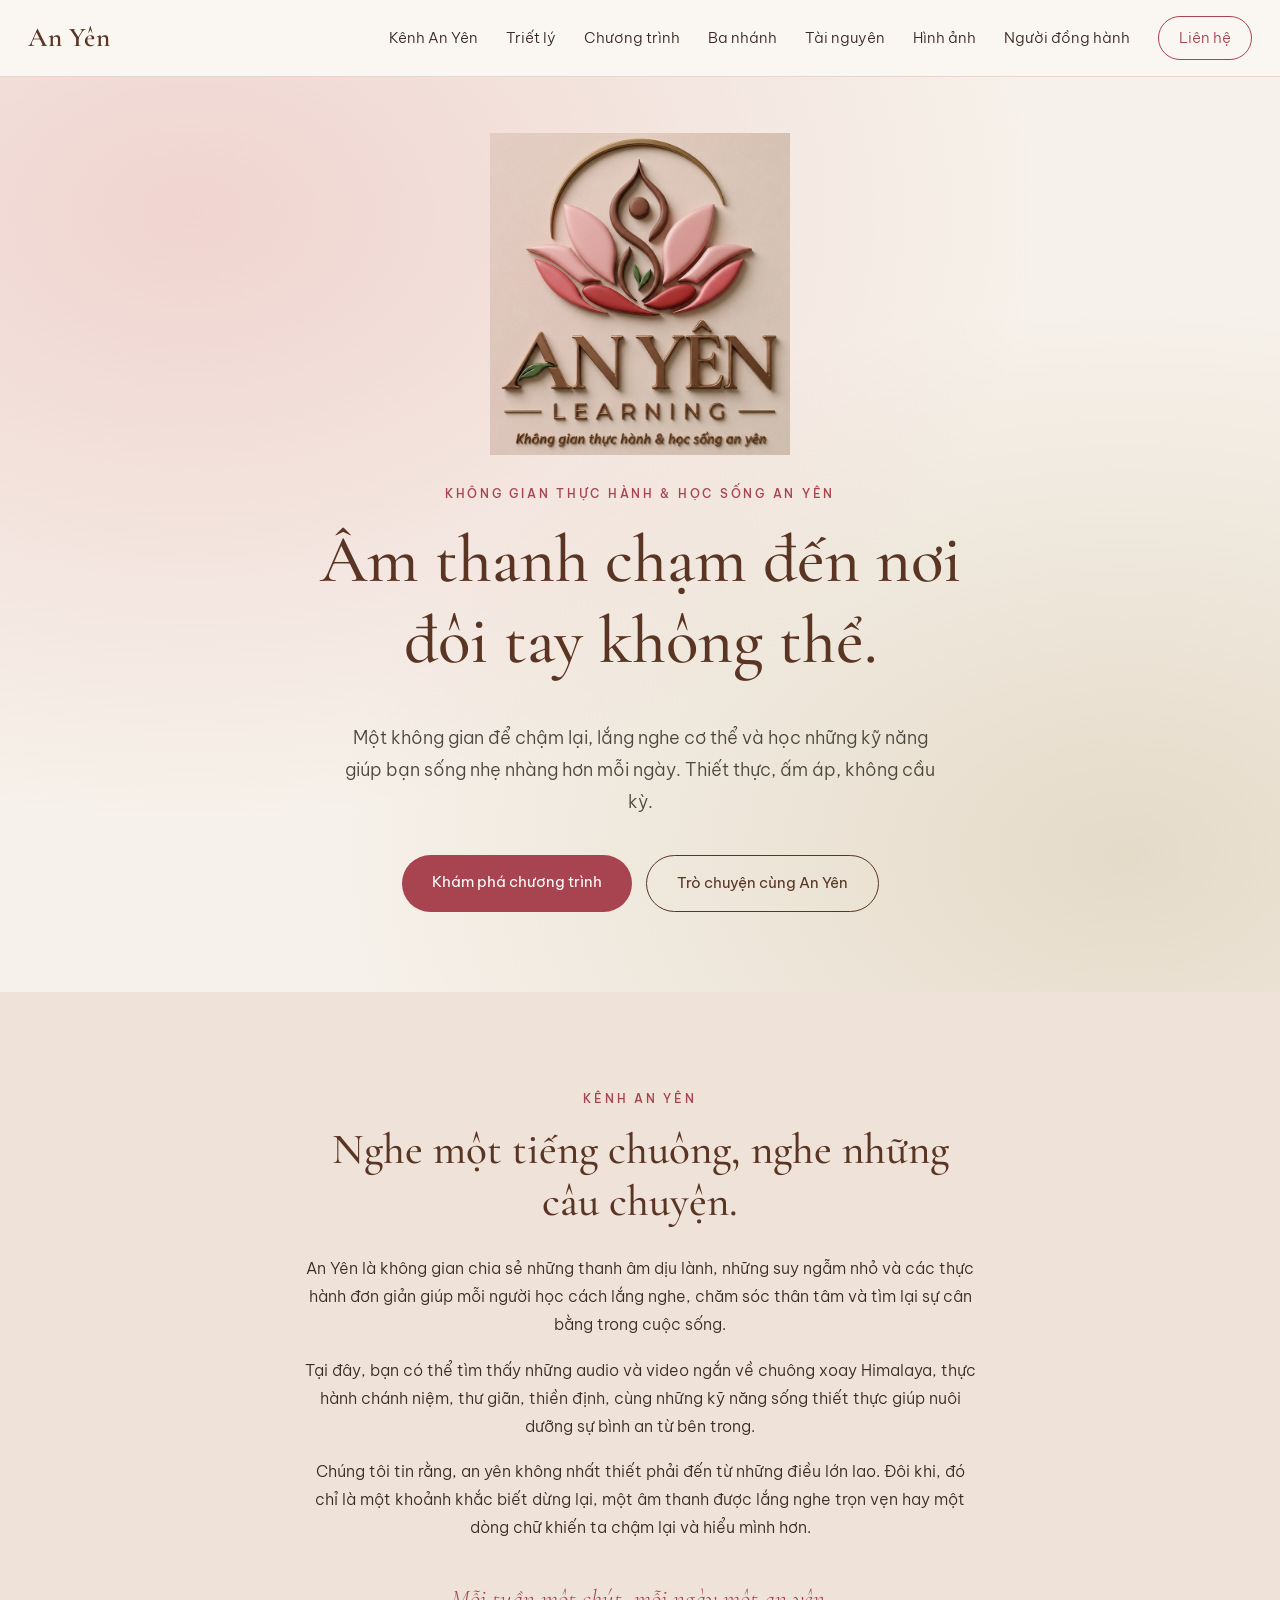
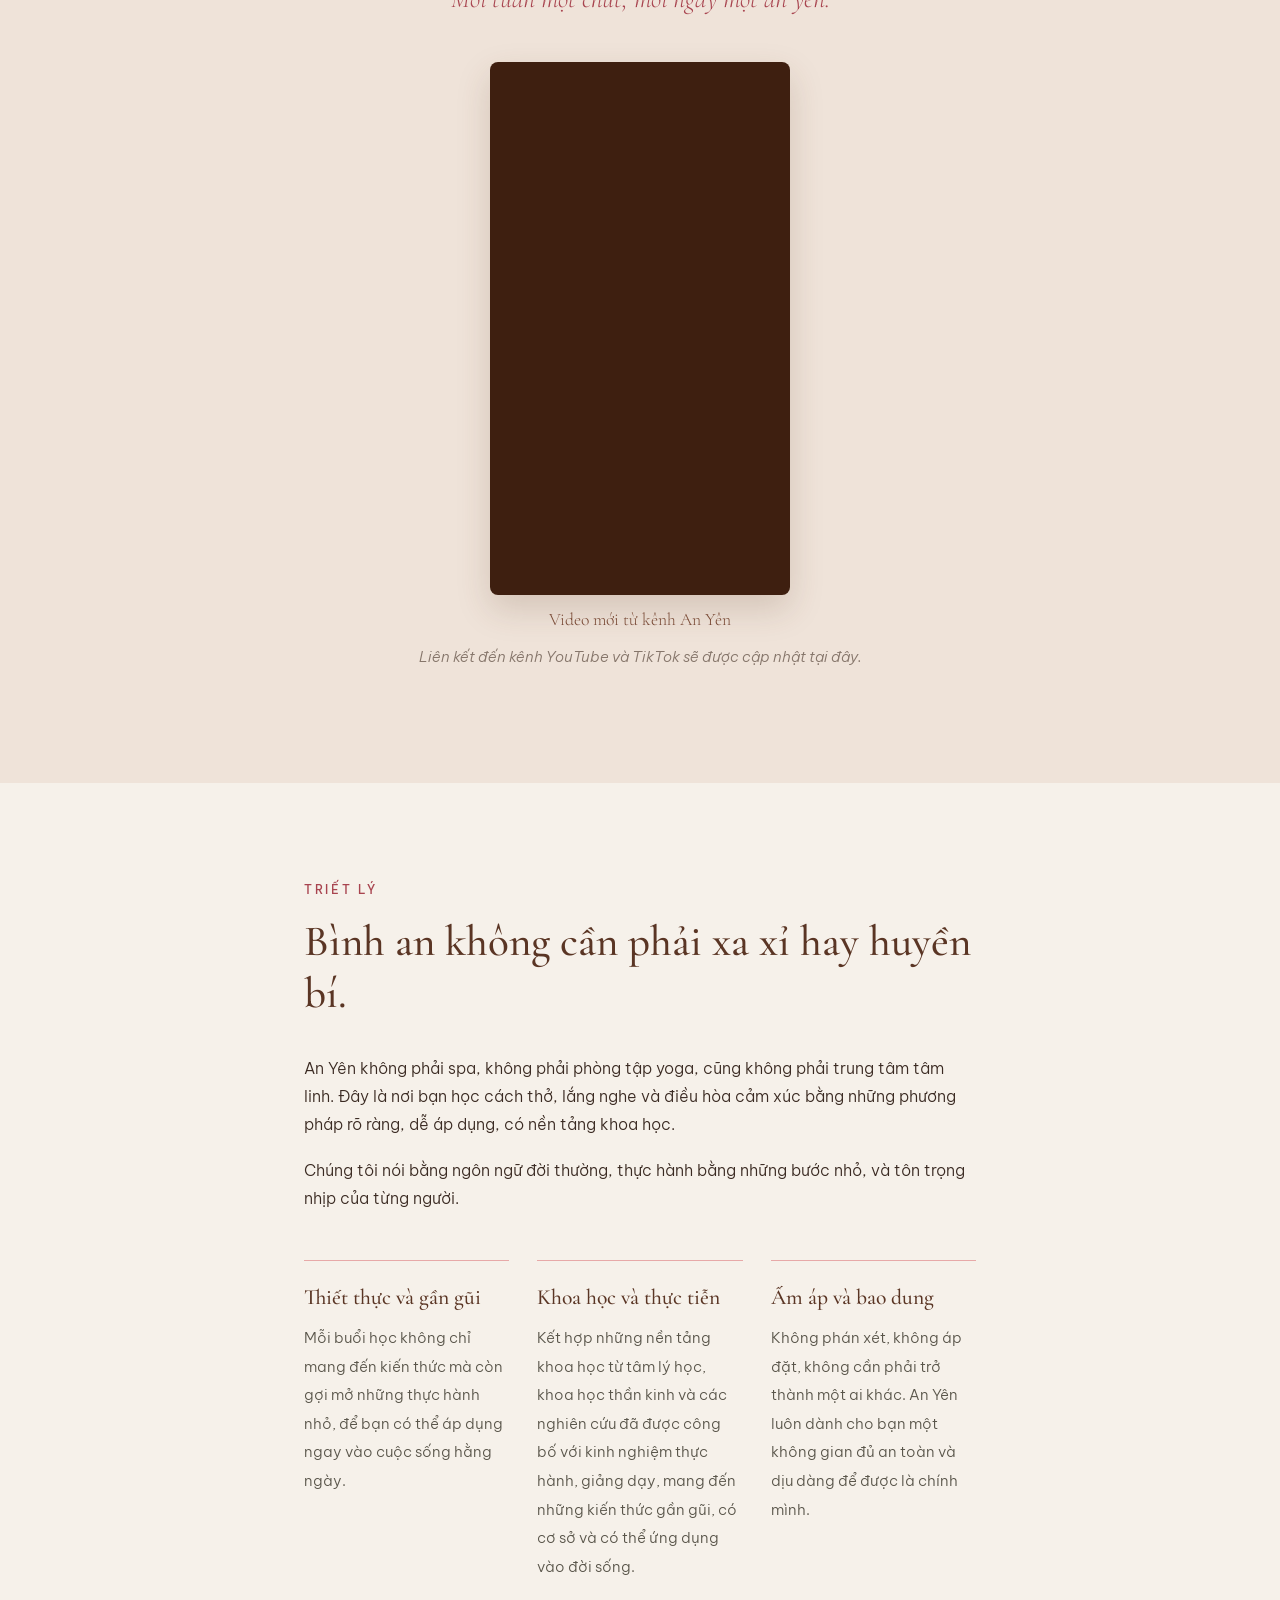
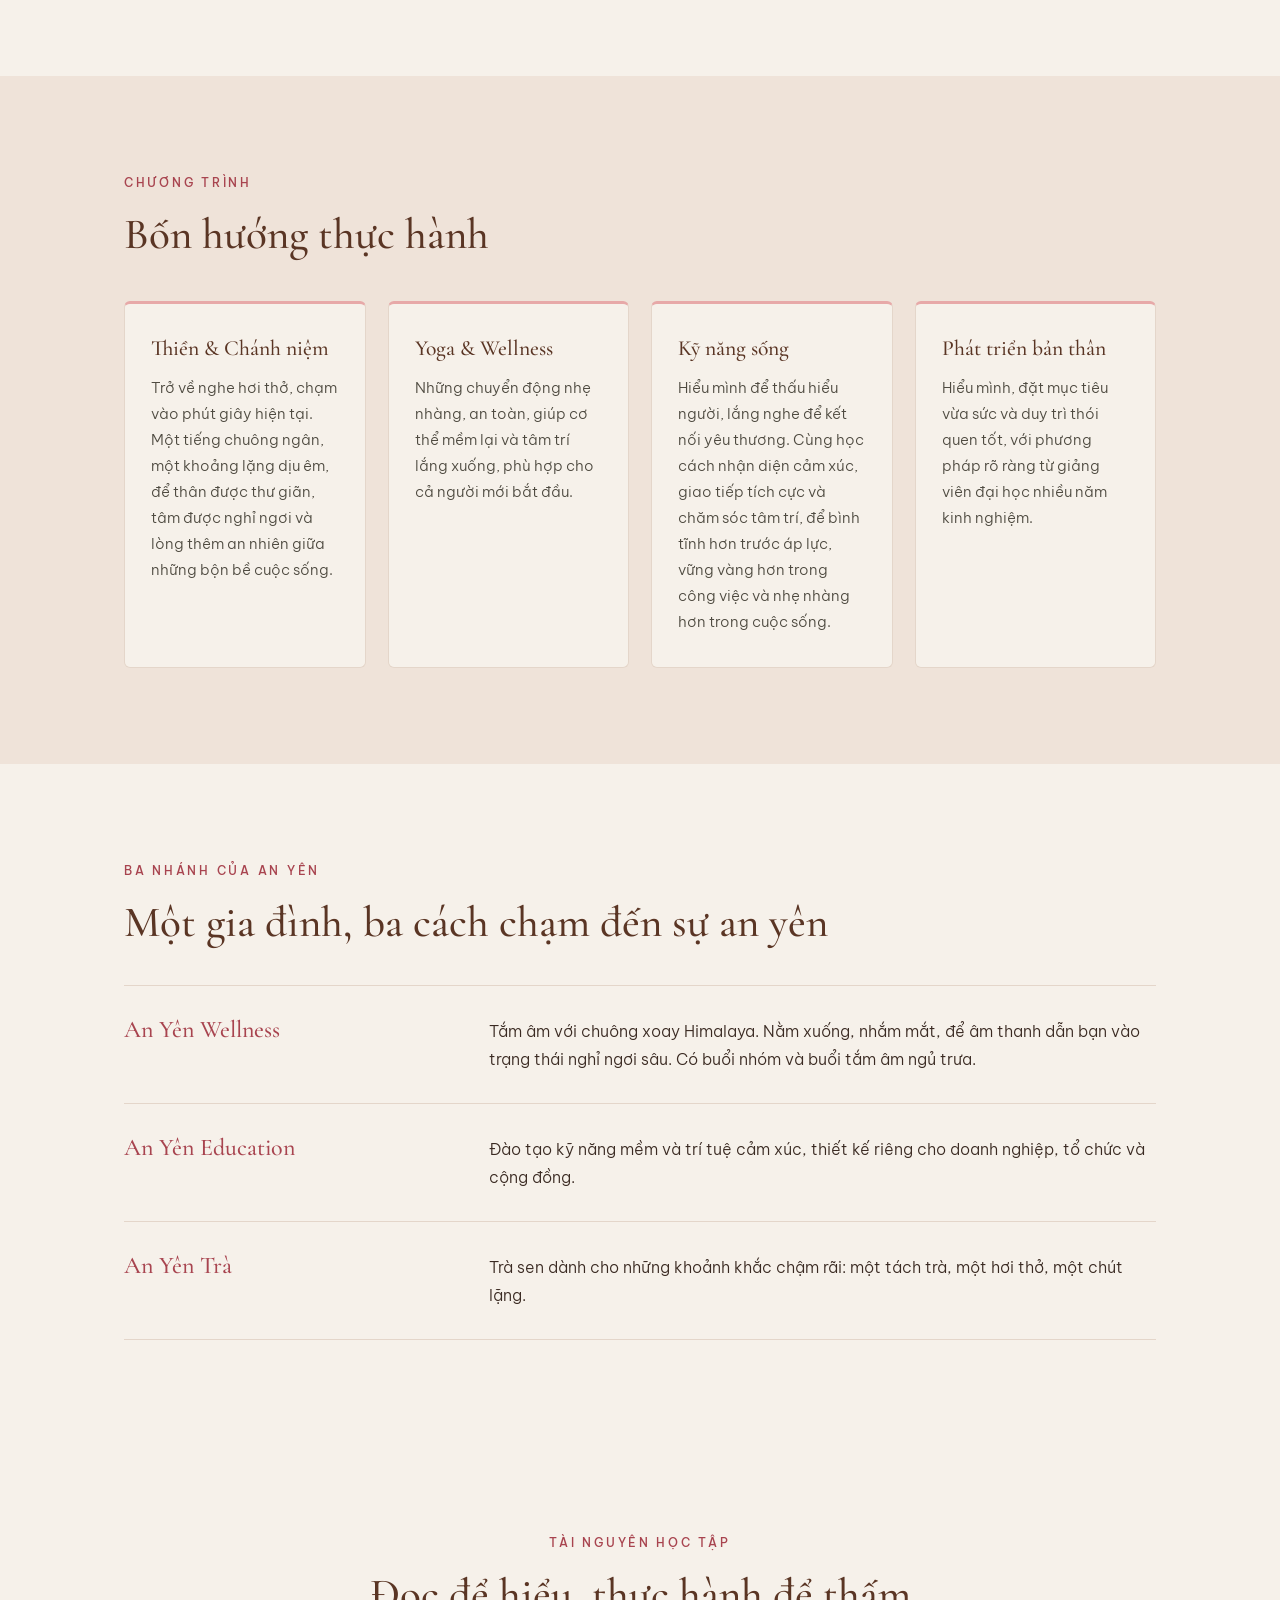
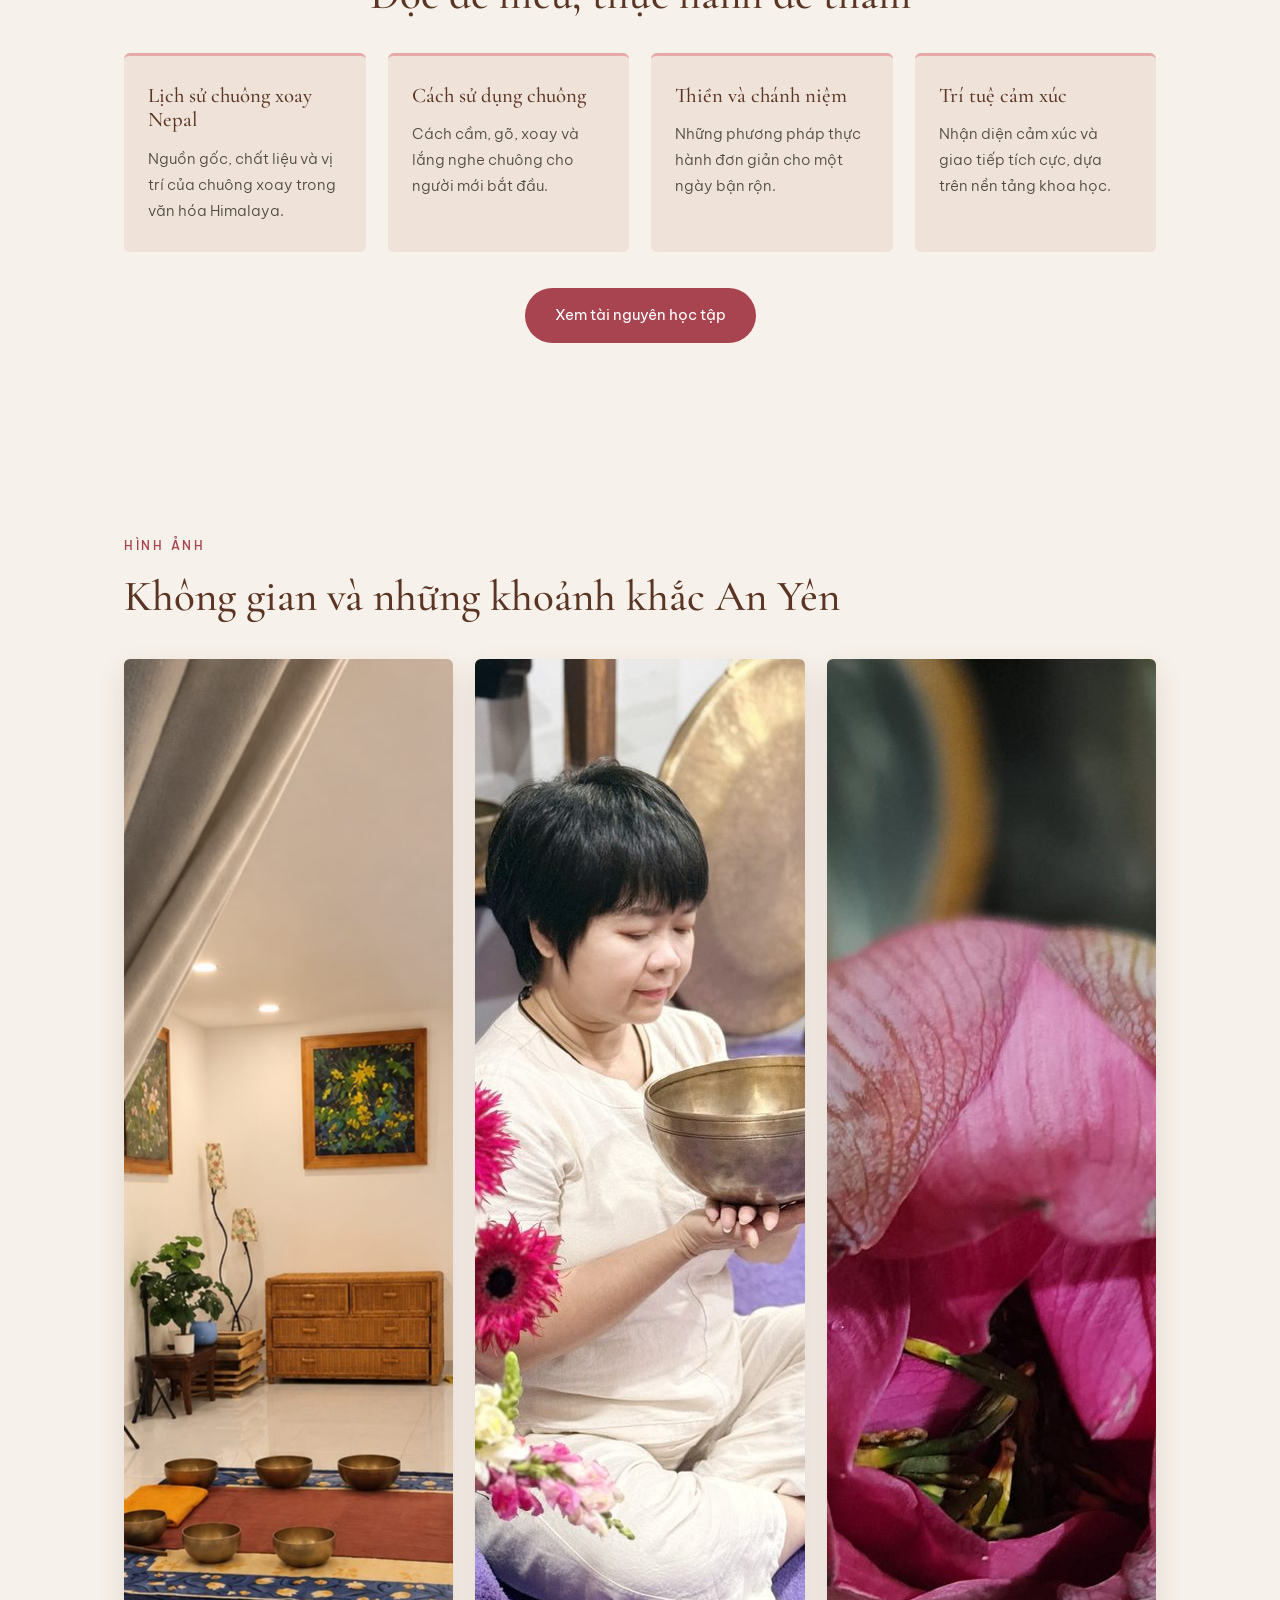
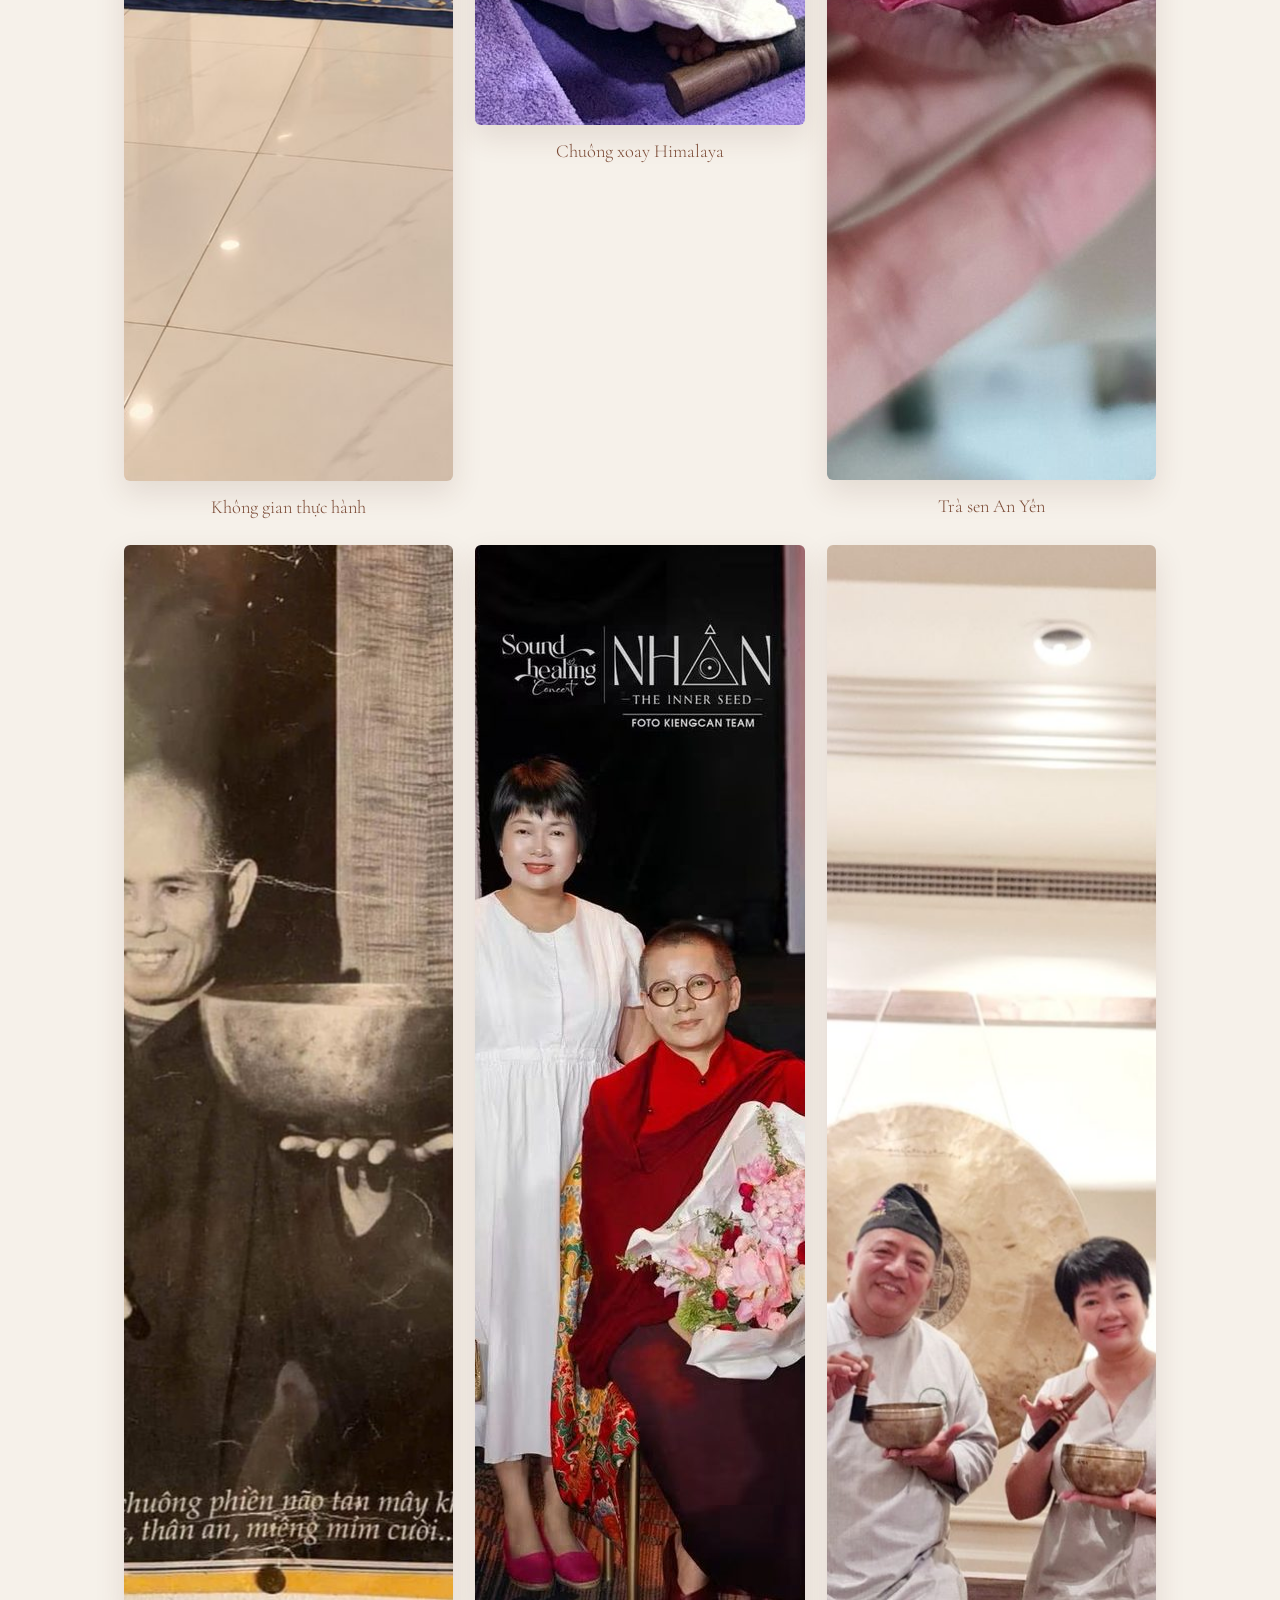
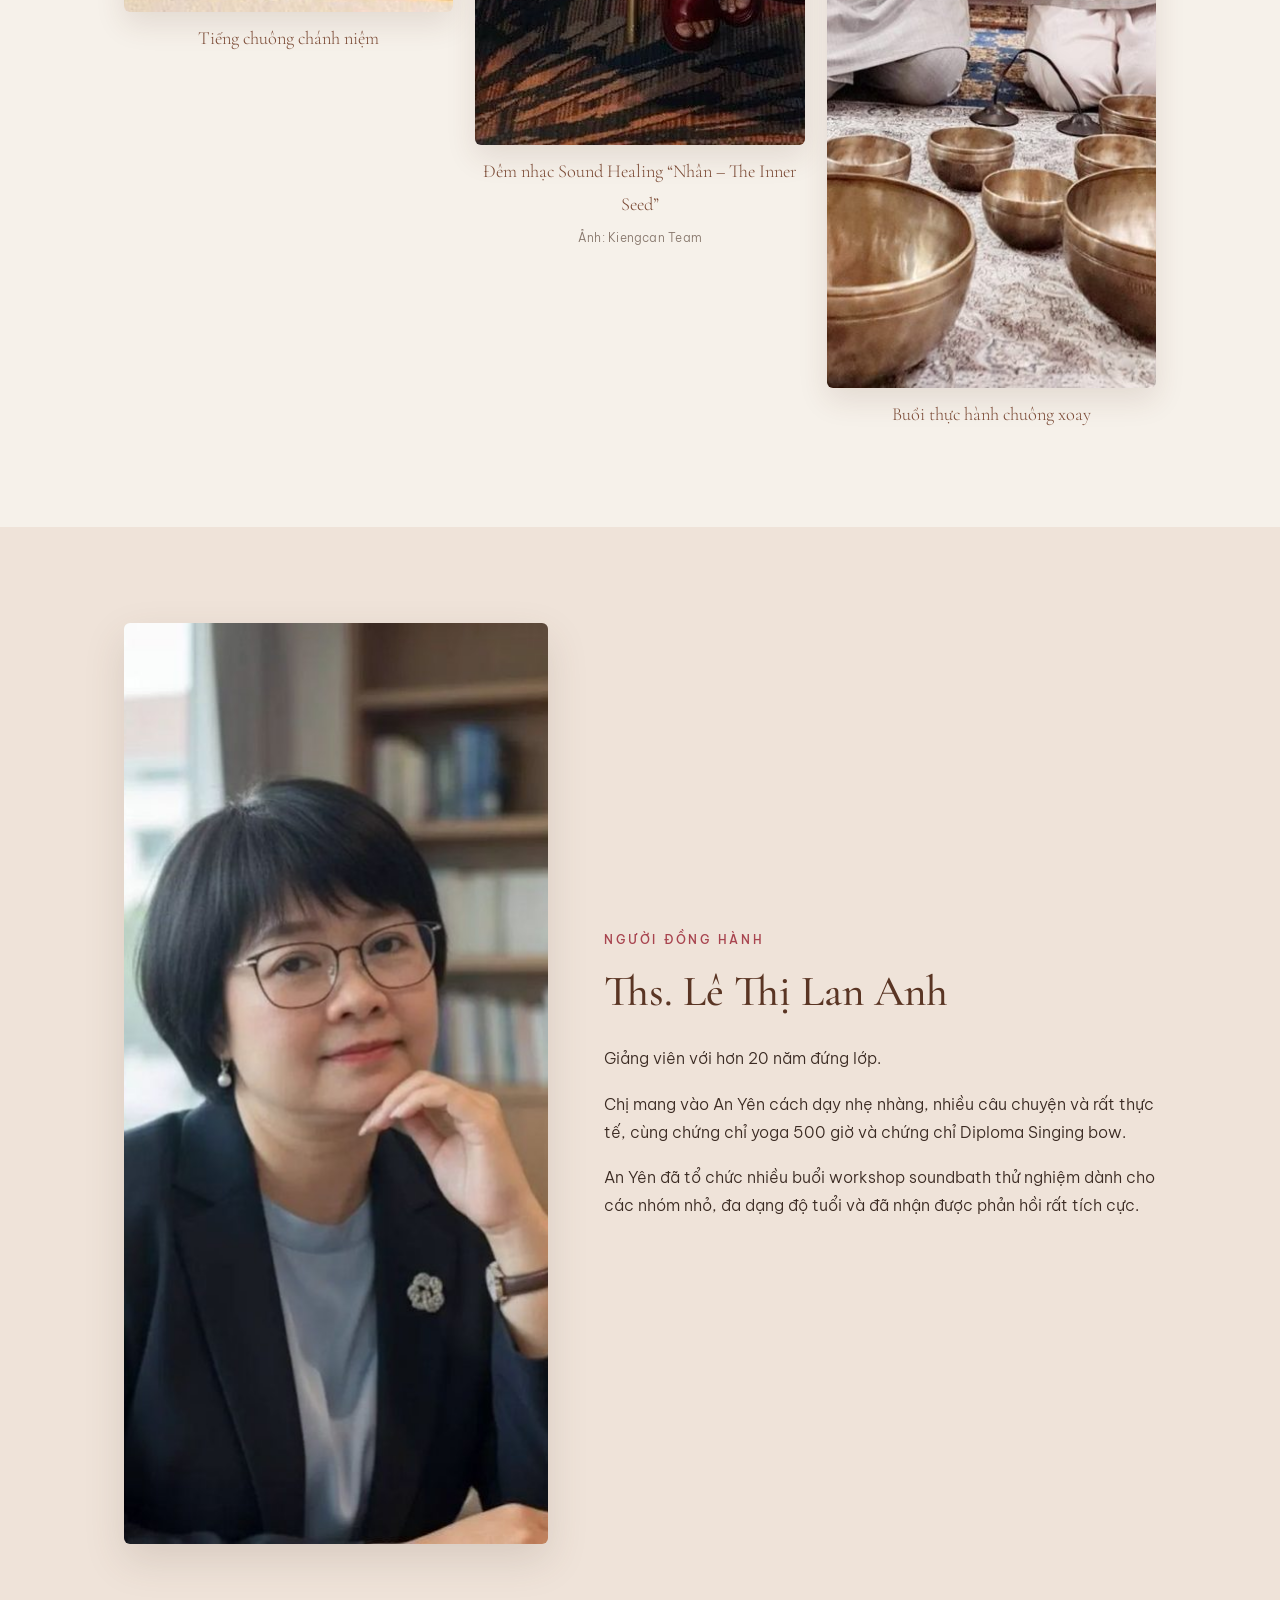
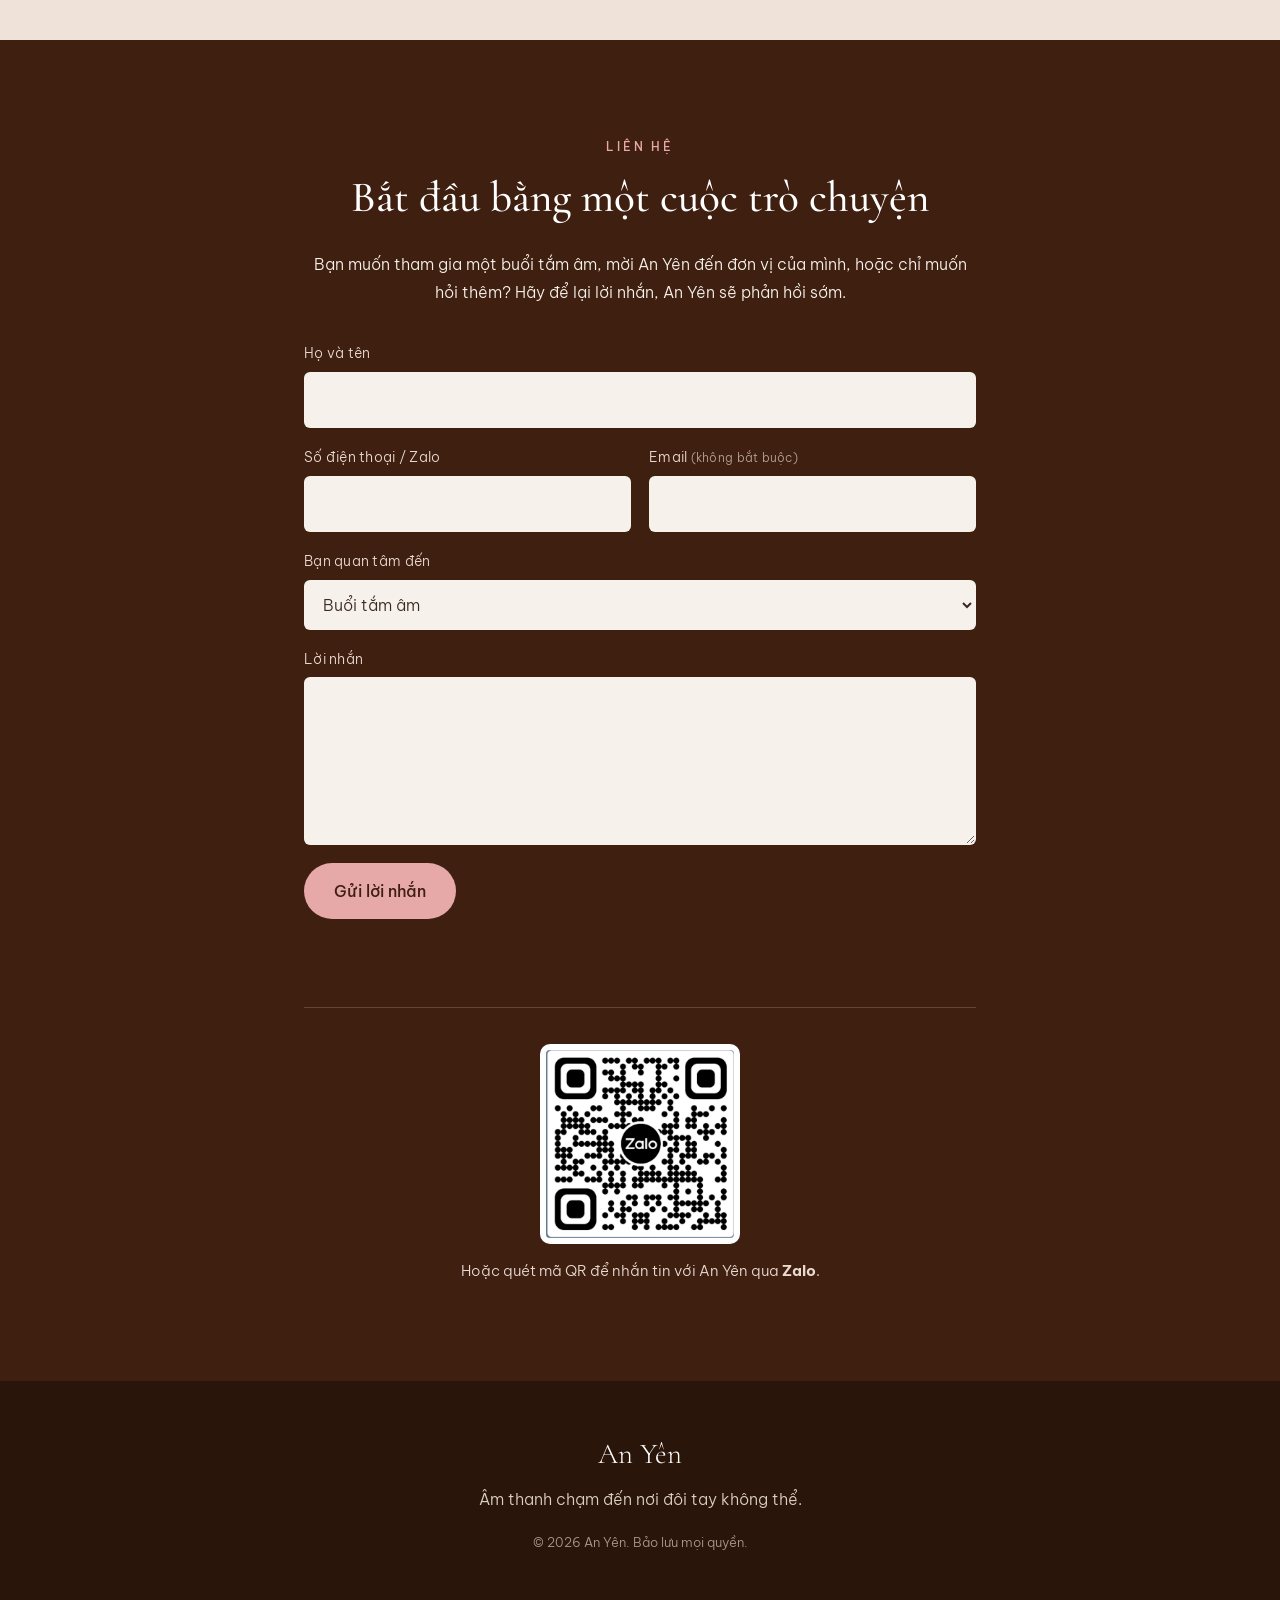
==== commit 6a0de035: "Move Kênh An Yên (video) directly below hero; add nav link Co-Authored-By: Claude Sonnet 5.5 <norepl" ====
--- a/index.html
+++ b/index.html
@@ -22,6 +22,7 @@
     <span></span><span></span>
   </button>
   <nav id="menu" class="nav">
+    <a href="#kenh-an-yen">Kênh An Yên</a>
     <a href="#triet-ly">Triết lý</a>
     <a href="#chuong-trinh">Chương trình</a>
     <a href="#nhanh">Ba nhánh</a>
@@ -45,6 +46,27 @@
         <a class="btn btn-primary" href="#chuong-trinh">Khám phá chương trình</a>
         <a class="btn btn-ghost" href="#lien-he">Trò chuyện cùng An Yên</a>
       </div>
+    </div>
+  </section>
+
+  <!-- Kênh An Yên (đưa lên đầu trang) -->
+  <section id="kenh-an-yen" class="section channel">
+    <div class="wrap narrow">
+      <p class="eyebrow">Kênh An Yên</p>
+      <h2>Nghe một tiếng chuông, nghe những câu chuyện.</h2>
+      <p>An Yên là không gian chia sẻ những thanh âm dịu lành, những suy ngẫm nhỏ và các thực hành đơn giản giúp mỗi người học cách lắng nghe, chăm sóc thân tâm và tìm lại sự cân bằng trong cuộc sống.</p>
+      <p>Tại đây, bạn có thể tìm thấy những audio và video ngắn về chuông xoay Himalaya, thực hành chánh niệm, thư giãn, thiền định, cùng những kỹ năng sống thiết thực giúp nuôi dưỡng sự bình an từ bên trong.</p>
+      <p>Chúng tôi tin rằng, an yên không nhất thiết phải đến từ những điều lớn lao. Đôi khi, đó chỉ là một khoảnh khắc biết dừng lại, một âm thanh được lắng nghe trọn vẹn hay một dòng chữ khiến ta chậm lại và hiểu mình hơn.</p>
+      <p class="channel-motto">Mỗi tuần một chút, mỗi ngày một an yên.</p>
+      <div class="video-row">
+        <figure class="video-card">
+          <div class="video-frame">
+            <iframe src="https://www.youtube-nocookie.com/embed/xoZICOoYcsc" title="Video từ kênh An Yên" loading="lazy" allow="accelerometer; encrypted-media; gyroscope; picture-in-picture" allowfullscreen referrerpolicy="strict-origin-when-cross-origin"></iframe>
+          </div>
+          <figcaption>Video mới từ kênh An Yên</figcaption>
+        </figure>
+      </div>
+      <p class="muted">Liên kết đến kênh YouTube và TikTok sẽ được cập nhật tại đây.</p>
     </div>
   </section>
 
@@ -174,26 +196,6 @@
     </div>
   </section>
 
-  <!-- 6. Kênh An Yên -->
-  <section class="section channel">
-    <div class="wrap narrow">
-      <p class="eyebrow">Kênh An Yên</p>
-      <h2>Nghe một tiếng chuông, nghe những câu chuyện.</h2>
-      <p>An Yên là không gian chia sẻ những thanh âm dịu lành, những suy ngẫm nhỏ và các thực hành đơn giản giúp mỗi người học cách lắng nghe, chăm sóc thân tâm và tìm lại sự cân bằng trong cuộc sống.</p>
-      <p>Tại đây, bạn có thể tìm thấy những audio và video ngắn về chuông xoay Himalaya, thực hành chánh niệm, thư giãn, thiền định, cùng những kỹ năng sống thiết thực giúp nuôi dưỡng sự bình an từ bên trong.</p>
-      <p>Chúng tôi tin rằng, an yên không nhất thiết phải đến từ những điều lớn lao. Đôi khi, đó chỉ là một khoảnh khắc biết dừng lại, một âm thanh được lắng nghe trọn vẹn hay một dòng chữ khiến ta chậm lại và hiểu mình hơn.</p>
-      <p class="channel-motto">Mỗi tuần một chút, mỗi ngày một an yên.</p>
-      <div class="video-row">
-        <figure class="video-card">
-          <div class="video-frame">
-            <iframe src="https://www.youtube-nocookie.com/embed/xoZICOoYcsc" title="Video từ kênh An Yên" loading="lazy" allow="accelerometer; encrypted-media; gyroscope; picture-in-picture" allowfullscreen referrerpolicy="strict-origin-when-cross-origin"></iframe>
-          </div>
-          <figcaption>Video mới từ kênh An Yên</figcaption>
-        </figure>
-      </div>
-      <p class="muted">Liên kết đến kênh YouTube và TikTok sẽ được cập nhật tại đây.</p>
-    </div>
-  </section>
 
   <!-- 7. Liên hệ -->
   <section id="lien-he" class="section contact">
--- a/style.css
+++ b/style.css
@@ -217,3 +217,4 @@
 .video-frame { position: relative; aspect-ratio: 9 / 16; border-radius: 8px; overflow: hidden; background: var(--cocoa); box-shadow: 0 14px 34px rgba(90,53,36,.18); }
 .video-frame iframe { position: absolute; inset: 0; width: 100%; height: 100%; border: 0; }
 .video-card figcaption { margin-top: 10px; font-family: var(--serif); font-size: 1.1rem; color: var(--brown); }
+.channel { background: var(--cream); }
